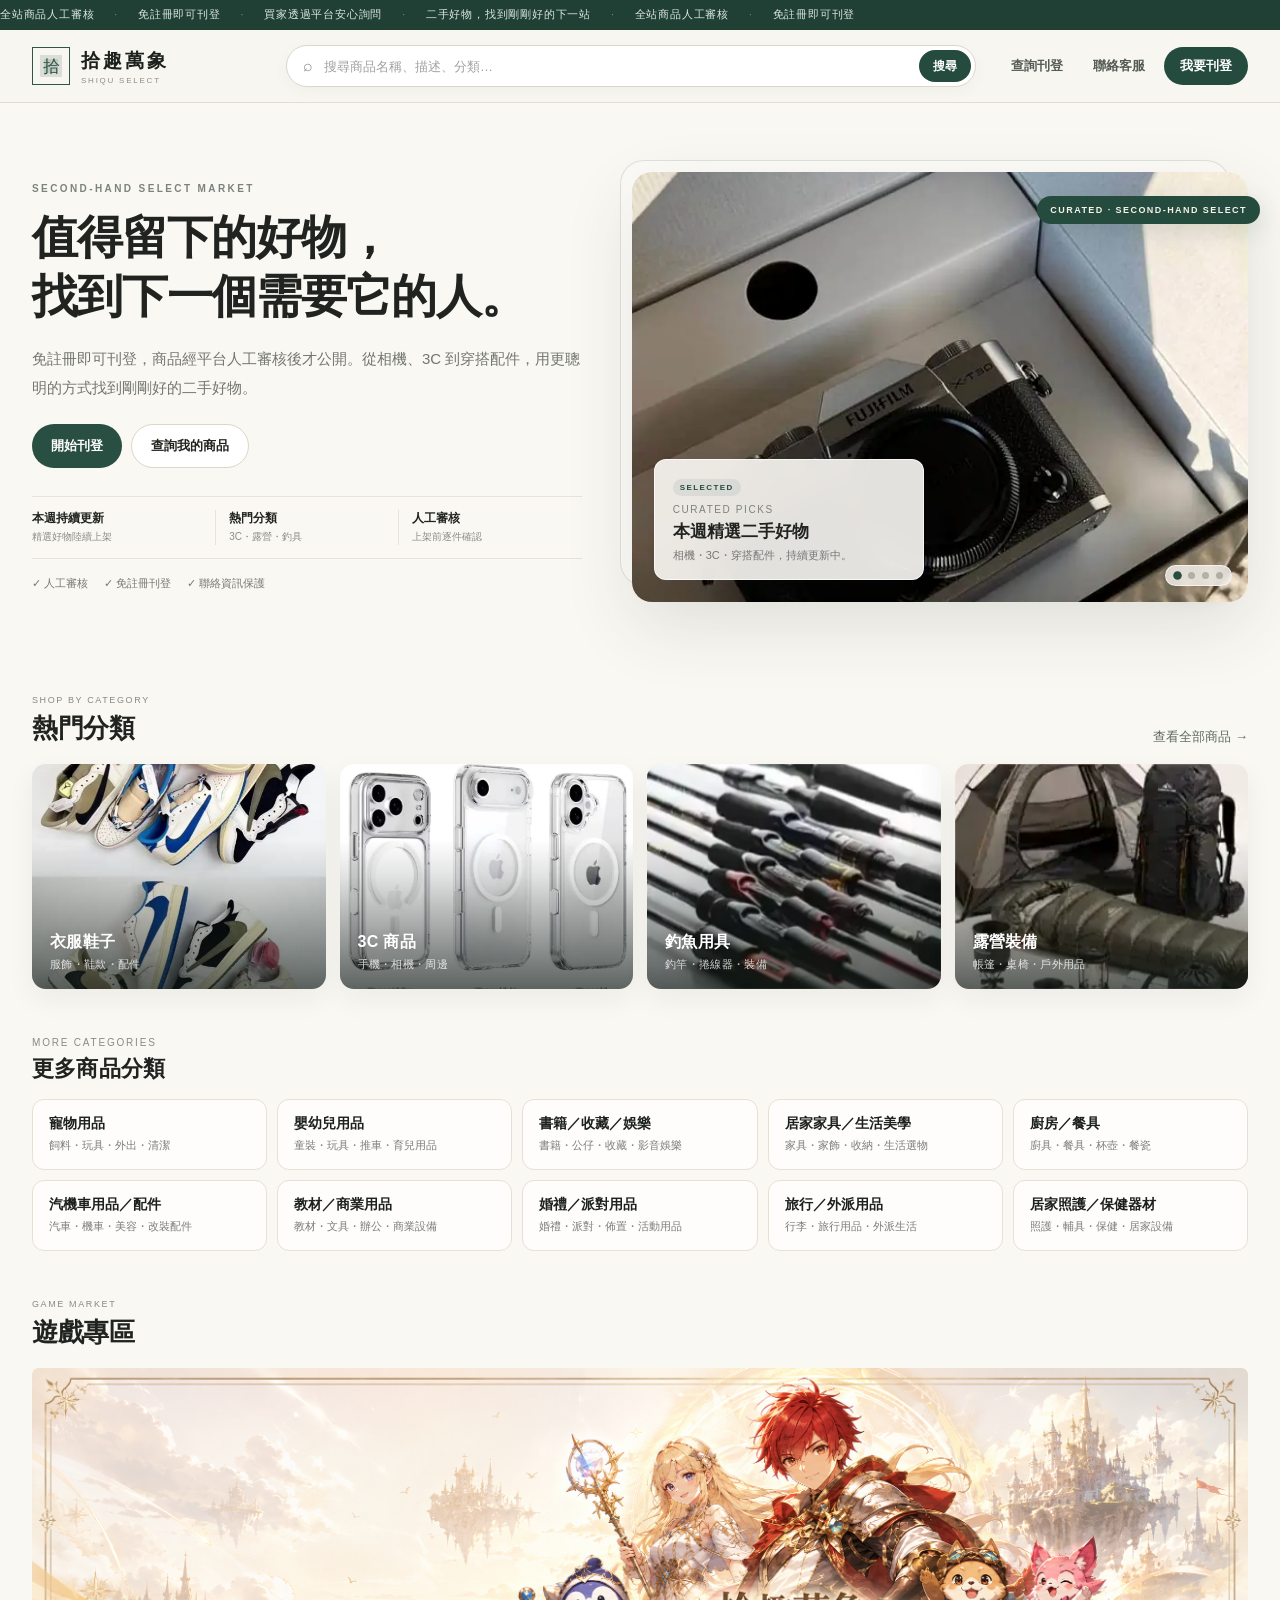
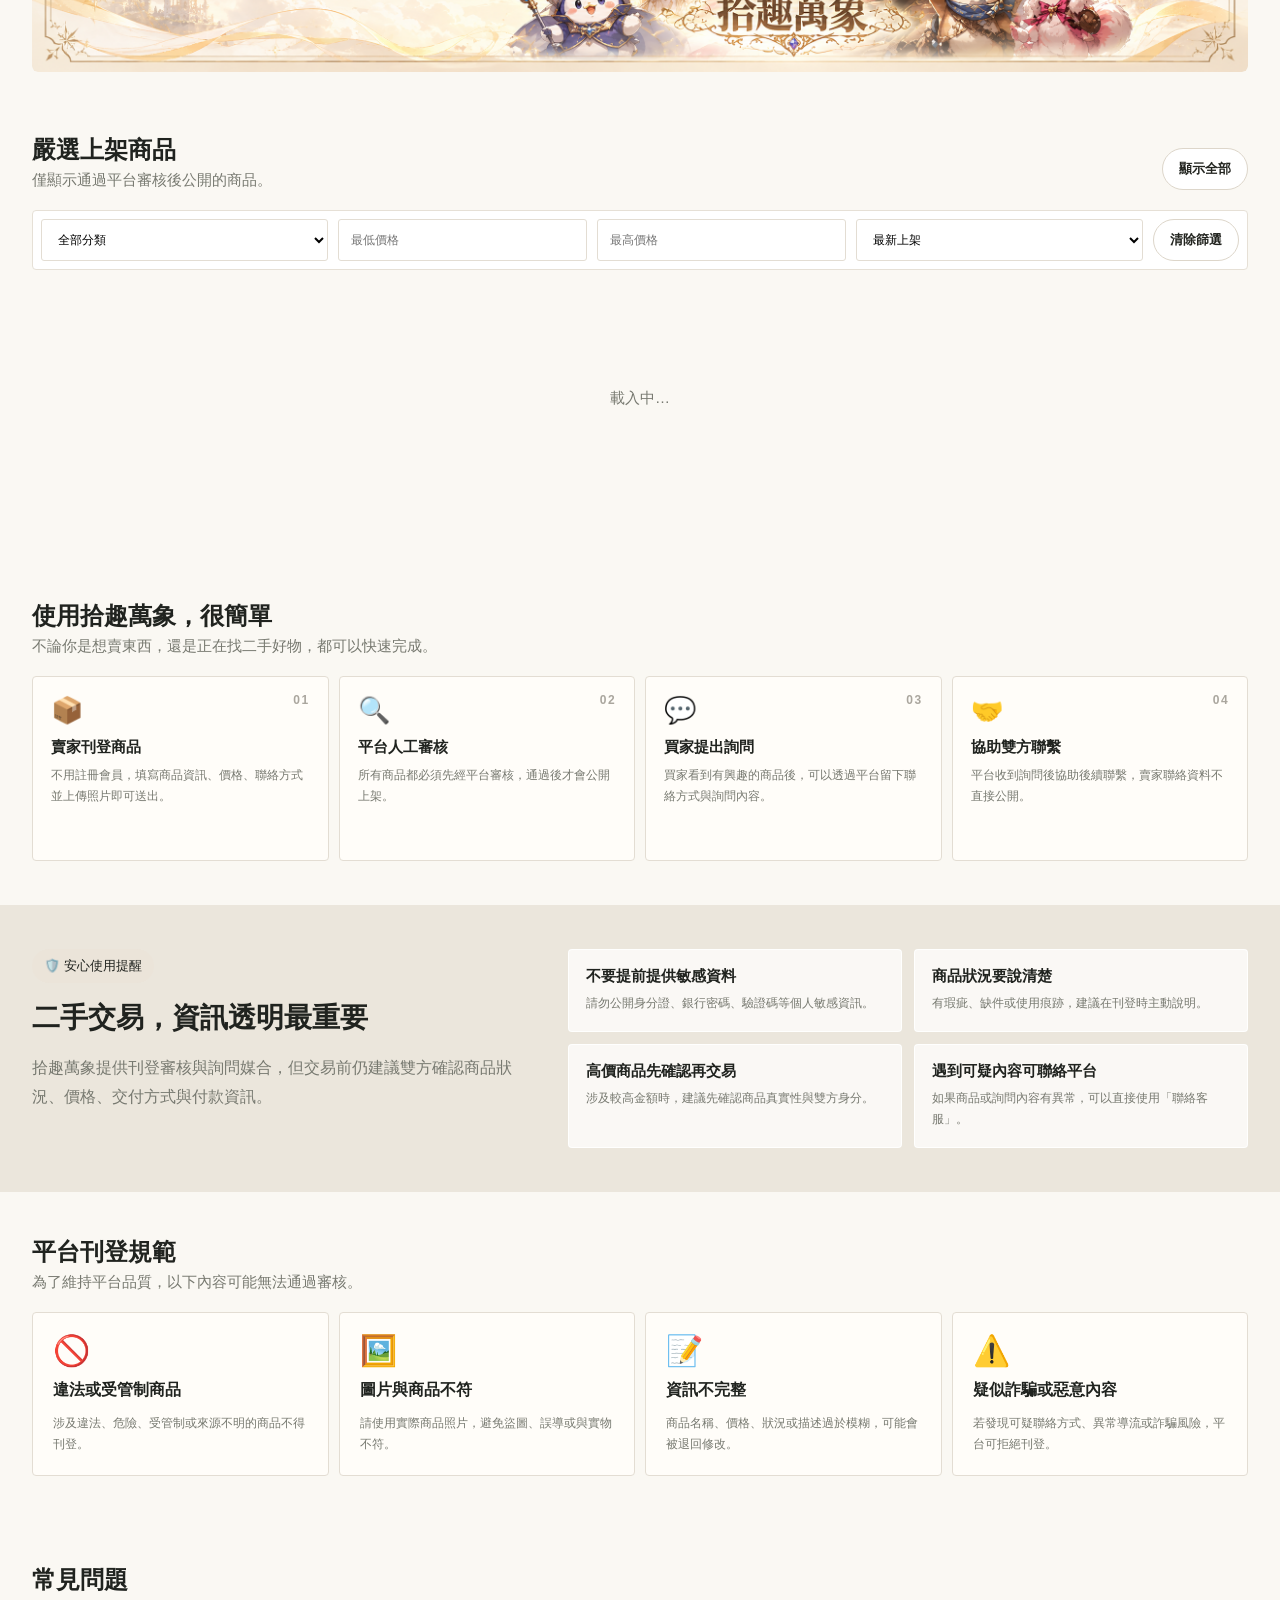
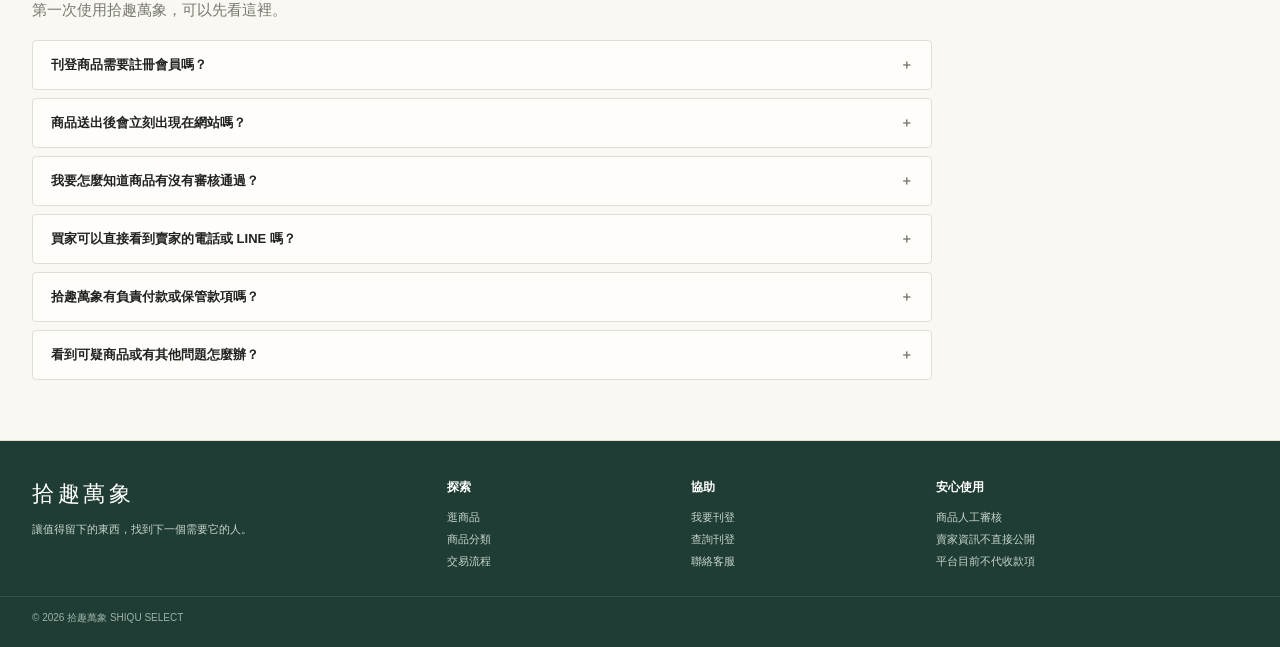
==== index.html @ 471c11f1 "Wire isolated product polish stylesheet" ====
<!doctype html>
<html lang="zh-Hant">
<head>
  <meta charset="utf-8">
  <meta name="viewport" content="width=device-width,initial-scale=1">
  <title>拾趣萬象｜二手好物平台</title>
  <meta name="description" content="拾趣萬象二手好物平台：免註冊即可刊登，所有商品經平台審核後才公開上架。">
  <style>:root{--bg:#f7f3ec;--card:#fffdf9;--ink:#22241f;--muted:#777970;--green:#365f50;--line:#e3ddd3;--red:#a94f4f;--shadow:0 18px 50px rgba(35,35,30,.10)}
*{box-sizing:border-box}body{margin:0;font-family:-apple-system,BlinkMacSystemFont,"Segoe UI","Noto Sans TC",sans-serif;background:var(--bg);color:var(--ink)}button,input,textarea,select{font:inherit}.container{max-width:1180px;margin:auto;padding:0 20px}.hidden{display:none!important}
header{position:sticky;top:0;z-index:30;border-bottom:1px solid var(--line);background:rgba(247,243,236,.95);backdrop-filter:blur(12px)}.nav{min-height:72px;display:flex;align-items:center;justify-content:space-between;gap:18px}.brand{text-decoration:none;color:var(--ink);font-size:24px;font-weight:900;letter-spacing:.08em}.brand small{display:block;font-size:9px;color:var(--muted);letter-spacing:.18em}.nav-actions,.cta-row{display:flex;gap:9px;align-items:center;flex-wrap:wrap}.btn{border:0;border-radius:999px;padding:11px 16px;font-weight:750;cursor:pointer;text-decoration:none;display:inline-flex;align-items:center;justify-content:center}.primary{background:var(--green);color:#fff}.ghost{background:#fff;border:1px solid var(--line);color:var(--ink)}.dark{background:#242620;color:#fff}.danger{background:var(--red);color:#fff}.warn{background:#d89c3e;color:#fff}.full{width:100%}.large{padding:14px 20px}.linkbtn{font-size:13px}
.hero{padding:72px 0 44px}.hero-grid{display:grid;grid-template-columns:1.08fr .92fr;gap:38px;align-items:center}.kicker{display:inline-flex;background:#ebe4d9;border-radius:999px;padding:8px 12px;font-size:13px}h1{font-size:56px;line-height:1.05;letter-spacing:-.04em;margin:18px 0}.lead{font-size:18px;color:var(--muted);line-height:1.85;max-width:650px}.hero-card{height:410px;border-radius:34px;padding:32px;background:linear-gradient(145deg,#d4c8b6,#9aafa5);box-shadow:var(--shadow);display:flex}.hero-inner{width:100%;background:rgba(255,253,249,.88);border-radius:26px;padding:26px;display:flex;flex-direction:column;justify-content:space-between}.hero-inner h2{font-size:32px;margin:5px 0}.mini-grid{display:grid;grid-template-columns:1fr 1fr;gap:12px}.mini-grid div{background:#fff;border-radius:17px;padding:17px;font-size:26px}.mini-grid b{display:block;font-size:13px;margin-top:9px}
section{padding:46px 0}.section-head{display:flex;justify-content:space-between;align-items:end;gap:15px;margin-bottom:20px}.section-head h2{font-size:34px;margin:0}.section-head p{color:var(--muted);margin:5px 0 0}.categories,.product-grid{display:grid;grid-template-columns:repeat(4,1fr);gap:16px}.category{border:1px solid var(--line);background:var(--card);border-radius:22px;padding:22px;text-align:left;font-size:30px;cursor:pointer}.category b,.category span{display:block}.category b{font-size:16px;margin-top:12px}.category span{font-size:13px;color:var(--muted);margin-top:4px}.product-card{background:var(--card);border:1px solid var(--line);border-radius:21px;overflow:hidden;cursor:pointer}.product-img{height:210px;background:#e9e2d8;display:flex;align-items:center;justify-content:center;font-size:48px;overflow:hidden}.product-img img{width:100%;height:100%;object-fit:cover}.product-body{padding:16px}.product-body h3{font-size:16px;margin:10px 0 6px}.price{font-size:21px;font-weight:900}.muted{color:var(--muted);font-size:13px}.badge,.status{display:inline-flex;border-radius:999px;padding:5px 9px;font-size:12px;font-weight:750}.badge{background:#eee8df}.status.pending{background:#fff0bd;color:#806000}.status.approved{background:#dcefe6;color:#246446}.status.returned{background:#f8dfc4;color:#865719}.status.rejected{background:#f4d8d8;color:#913d3d}.status.sold{background:#e6e6e6;color:#555}
.modal{position:fixed;inset:0;z-index:100;background:rgba(0,0,0,.45);display:none;align-items:center;justify-content:center;padding:18px}.modal.open{display:flex}.panel{width:min(500px,100%);max-height:91vh;overflow:auto;background:var(--card);border-radius:26px;padding:24px;box-shadow:var(--shadow)}.panel.wide{width:min(840px,100%)}.modal-head{display:flex;align-items:center;justify-content:space-between;margin-bottom:15px}.modal-head h3{margin:0;font-size:24px}.x{width:38px;height:38px;border:0;border-radius:50%;cursor:pointer;background:#eee7dd;font-size:21px}label{display:flex;flex-direction:column;gap:7px;font-size:13px;font-weight:650;margin-bottom:13px}input,select,textarea{border:1px solid var(--line);background:#fff;border-radius:13px;padding:12px}textarea{min-height:110px;resize:vertical}.form-grid{display:grid;grid-template-columns:1fr 1fr;gap:0 13px}.span-2{grid-column:1/-1}.notice{padding:13px;background:#f0ebe2;border-radius:14px;color:#65665f;font-size:13px;line-height:1.65;margin-bottom:15px}.query-code{font-size:28px;font-weight:900;letter-spacing:.08em;text-align:center;padding:18px;background:#fff;border:2px dashed var(--green);border-radius:16px;margin:16px 0}.list-card{border:1px solid var(--line);background:#fff;border-radius:17px;padding:14px;margin-bottom:11px}.list-row{display:grid;grid-template-columns:96px 1fr;gap:13px}.thumb{width:96px;height:96px;border-radius:13px;background:#eae3d9;overflow:hidden;display:flex;align-items:center;justify-content:center;font-size:30px}.thumb img{width:100%;height:100%;object-fit:cover}.row-actions{display:flex;gap:7px;flex-wrap:wrap;margin-top:10px}.empty{grid-column:1/-1;display:flex;align-items:center;justify-content:center;min-height:180px;padding:48px 24px;color:var(--muted);text-align:center;line-height:1.75;font-size:15px;margin:0 auto}.product-grid>.empty{width:100%}.gallery{position:relative;min-height:420px;display:flex;align-items:center;justify-content:center;background:#f6f2eb;border-radius:18px;overflow:hidden}.gallery-main{display:block;width:100%;height:420px;object-fit:contain}.gallery-nav{position:absolute;top:50%;transform:translateY(-50%);width:42px;height:42px;border:0;border-radius:50%;background:rgba(255,255,255,.92);color:#1d211d;font-size:28px;line-height:1;display:flex;align-items:center;justify-content:center;cursor:pointer;box-shadow:0 4px 16px rgba(0,0,0,.12);z-index:2}.gallery-nav.prev{left:12px}.gallery-nav.next{right:12px}.gallery-nav:hover{background:#fff}.gallery-counter{position:absolute;left:50%;bottom:12px;transform:translateX(-50%);background:rgba(29,33,29,.72);color:#fff;border-radius:999px;padding:5px 9px;font-size:11px;z-index:2}.detail-grid{display:grid;grid-template-columns:1fr 1fr;gap:22px}
.toast{position:fixed;left:50%;bottom:22px;z-index:200;transform:translateX(-50%) translateY(20px);opacity:0;background:#222;color:#fff;border-radius:999px;padding:11px 16px;transition:.2s;pointer-events:none}.toast.show{opacity:1;transform:translateX(-50%) translateY(0)}footer{border-top:1px solid var(--line);padding:32px 0;color:var(--muted);font-size:13px}
.admin-page{padding:34px 0}.admin-login-card{max-width:470px;margin:70px auto;background:var(--card);border:1px solid var(--line);border-radius:26px;padding:26px;box-shadow:var(--shadow)}.admin-title{font-size:32px;margin:14px 0 6px}.admin-top{display:flex;align-items:center;justify-content:space-between;gap:15px;margin-bottom:22px}.stats{display:grid;grid-template-columns:repeat(4,1fr);gap:12px;margin-bottom:18px}.stat{background:var(--card);border:1px solid var(--line);border-radius:18px;padding:17px}.stat span{display:block;color:var(--muted);font-size:13px}.stat b{display:block;font-size:28px;margin-top:5px}.admin-tabs{display:flex;gap:8px;flex-wrap:wrap;margin-bottom:16px}.tab{border:1px solid var(--line);background:#fff;border-radius:999px;padding:9px 14px;cursor:pointer}.tab.active{background:var(--ink);color:#fff}
@media(max-width:900px){.hero-grid,.detail-grid{grid-template-columns:1fr}.categories,.product-grid{grid-template-columns:repeat(2,1fr)}h1{font-size:44px}.hero-card{height:350px}.stats{grid-template-columns:repeat(2,1fr)}}@media(max-width:600px){.nav{padding:12px 0;align-items:flex-start}.nav-actions{justify-content:flex-end}.brand{font-size:20px}.hero{padding-top:46px}h1{font-size:37px}.categories,.product-grid{grid-template-columns:1fr 1fr}.product-img{height:165px}.form-grid{grid-template-columns:1fr}.span-2{grid-column:auto}.section-head{align-items:flex-start;flex-direction:column}.list-row{grid-template-columns:1fr}.thumb{width:100%;height:210px}.gallery{min-height:320px}.gallery-main{height:320px}.gallery-nav{width:38px;height:38px;font-size:24px}}

.inquiry-card{border:1px solid var(--line);background:#fff;border-radius:18px;padding:16px;margin-bottom:12px}
.inquiry-head{display:flex;justify-content:space-between;align-items:flex-start;gap:12px}
.inquiry-message{white-space:pre-wrap;line-height:1.7;background:#f8f5ef;border-radius:13px;padding:12px;margin-top:10px}
.inquiry-contact{font-weight:800}
.inquiry-type{font-size:12px;background:#eee8df;border-radius:999px;padding:5px 9px;display:inline-flex}

.shop-tools{display:grid;grid-template-columns:2fr repeat(4,1fr) auto;gap:10px;margin-bottom:18px}
.shop-tools input,.shop-tools select{width:100%;margin:0}
.search-box{min-width:0}
.product-card{transition:transform .18s ease,box-shadow .18s ease}
.product-card:hover{transform:translateY(-3px);box-shadow:0 14px 30px rgba(35,35,30,.08)}
.product-meta{display:flex;justify-content:space-between;gap:8px;align-items:center;margin-top:8px}
.detail-info h2{font-size:30px;margin:10px 0}
.detail-spec-grid{display:grid;grid-template-columns:repeat(3,minmax(0,1fr));gap:10px;margin:14px 0}.detail-spec{background:#faf7f1;border:1px solid #ece5d8;border-radius:12px;padding:12px}.detail-spec small{display:block;color:#8a877f;font-size:11px;margin-bottom:5px}.detail-spec b{font-size:15px}.detail-description{line-height:1.9;white-space:pre-wrap;background:#faf7f1;border-radius:14px;padding:14px}
.detail-actions{display:flex;gap:8px;flex-wrap:wrap;margin-top:16px}
@media(max-width:1000px){.shop-tools{grid-template-columns:1fr 1fr 1fr}.search-box{grid-column:1/-1}}
@media(max-width:600px){.shop-tools{grid-template-columns:1fr 1fr}.search-box,.shop-tools .btn{grid-column:1/-1}}

.trust-section,.rules-section,.faq-section{background:transparent}
.process-grid{display:grid;grid-template-columns:repeat(4,1fr);gap:16px}
.process-card{position:relative;background:var(--card);border:1px solid var(--line);border-radius:22px;padding:22px;min-height:220px}
.step-num{position:absolute;right:18px;top:16px;font-size:12px;font-weight:900;color:#aaa69e;letter-spacing:.12em}
.process-icon{font-size:34px;margin-bottom:16px}
.process-card h3{font-size:18px;margin:0 0 8px}
.process-card p{color:var(--muted);line-height:1.75;font-size:14px;margin:0}
.safety-section{background:#ebe6dc}
.safety-grid{display:grid;grid-template-columns:.85fr 1.15fr;gap:34px;align-items:start}
.safety-grid h2{font-size:38px;margin:16px 0}
.lead-small{font-size:16px;color:var(--muted);line-height:1.85}
.safety-list{display:grid;grid-template-columns:1fr 1fr;gap:12px}
.safety-item{background:rgba(255,255,255,.72);border:1px solid rgba(255,255,255,.9);border-radius:18px;padding:17px}
.safety-item b,.safety-item span{display:block}
.safety-item b{margin-bottom:7px}
.safety-item span{color:var(--muted);font-size:13px;line-height:1.65}
.rules-grid{display:grid;grid-template-columns:repeat(4,1fr);gap:16px}
.rule-card{background:var(--card);border:1px solid var(--line);border-radius:20px;padding:20px}
.rule-card span{font-size:30px;display:block;margin-bottom:12px}
.rule-card b{font-size:16px}
.rule-card p{color:var(--muted);font-size:13px;line-height:1.7;margin-bottom:0}
.faq-list{display:grid;gap:10px;max-width:900px}
.faq-list details{background:var(--card);border:1px solid var(--line);border-radius:17px;padding:0 18px}
.faq-list summary{cursor:pointer;font-weight:800;padding:17px 0;list-style:none}
.faq-list summary::-webkit-details-marker{display:none}
.faq-list summary::after{content:"＋";float:right;color:var(--muted)}
.faq-list details[open] summary::after{content:"－"}
.faq-list p{color:var(--muted);line-height:1.8;margin:0 0 17px}
@media(max-width:900px){
  .process-grid,.rules-grid{grid-template-columns:1fr 1fr}
  .safety-grid{grid-template-columns:1fr}
}
@media(max-width:600px){
  .process-grid,.rules-grid,.safety-list{grid-template-columns:1fr}
  .process-card{min-height:auto}
  .safety-grid h2{font-size:31px}
}
</style>
<style>
:root{--cream:#f8f5ef;--ink2:#1d211d;--green2:#264f41;--line2:#e6e0d6;--soft:#eee8dd}
body{background:#faf8f4;color:var(--ink2);font-size:15px}.container{max-width:1360px;padding-left:32px;padding-right:32px}
.top-marquee{height:34px;background:#203f35;color:#fff;overflow:hidden;display:flex;align-items:center;font-size:12px;letter-spacing:.04em}.marquee-inner{display:flex;gap:20px;white-space:nowrap;min-width:max-content;animation:movebar 28s linear infinite}.marquee-inner i{opacity:.45}@keyframes movebar{to{transform:translateX(-50%)}}
.new-header{position:sticky;top:0;z-index:50;background:rgba(250,248,244,.95);backdrop-filter:blur(14px);border-bottom:1px solid var(--line2)}.header-main{height:74px;display:grid;grid-template-columns:260px 1fr auto;align-items:center;gap:24px}.new-brand{display:flex;align-items:center;gap:11px;text-decoration:none;color:var(--ink2)}.brand-mark{width:40px;height:40px;border-radius:50%;background:#1f3f35;color:#fff;display:grid;place-items:center;font-family:serif;font-size:20px}.new-brand b{display:block;font-size:20px;letter-spacing:.16em}.new-brand small{display:block;font-size:9px;letter-spacing:.24em;color:#888;margin-top:2px}.main-nav{display:flex;justify-content:center;gap:30px}.main-nav a{color:#5f645f;text-decoration:none;font-size:14px;font-weight:700}.header-actions{display:flex;align-items:center;gap:8px}.text-btn{border:0;background:transparent;padding:10px 11px;font-weight:700;color:#555;cursor:pointer}.btn{font-size:14px}.btn.primary{background:#294f42}.btn.ghost{background:#fff;border-color:#ddd6ca}.new-hero{padding:38px 0 22px}.hero-shell{display:grid;grid-template-columns:.9fr 1.1fr;gap:34px;align-items:stretch}.hero-copy2{padding:52px 0 44px 6px;display:flex;flex-direction:column;justify-content:center}.hero-label{font-size:11px;letter-spacing:.22em;color:#7e827c;font-weight:800}.hero-copy2 h1{font-size:46px;line-height:1.18;letter-spacing:-.03em;margin:17px 0 18px;max-width:640px}.hero-copy2 p{font-size:16px;line-height:1.9;color:#6d716b;max-width:610px;margin:0}.hero-actions2{display:flex;gap:10px;margin-top:24px}.hero-btn{padding:13px 21px}.trust-inline{display:flex;gap:18px;margin-top:24px;font-size:12px;color:#6b716c}.hero-photo-wrap{height:480px;border-radius:8px;overflow:hidden;position:relative;background:#ddd}.hero-photo-wrap>img{width:100%;height:100%;object-fit:cover;object-position:center 53%}.hero-photo-card{position:absolute;left:22px;bottom:22px;width:300px;background:rgba(255,255,255,.94);padding:17px 18px;border-radius:6px;box-shadow:0 8px 30px rgba(0,0,0,.08)}.hero-photo-card small,.hero-photo-card b,.hero-photo-card span{display:block}.hero-photo-card small{font-size:10px;letter-spacing:.14em;color:#7e827c}.hero-photo-card b{font-size:18px;margin:5px 0}.hero-photo-card span{font-size:12px;color:#777}.quick-search{padding:0 0 28px}.quick-search-box{background:#fff;border:1px solid var(--line2);min-height:86px;display:grid;grid-template-columns:260px 1fr auto;align-items:center;gap:18px;padding:15px 18px;border-radius:8px;box-shadow:0 10px 26px rgba(30,40,34,.05)}.search-intro b,.search-intro span{display:block}.search-intro b{font-size:16px}.search-intro span{font-size:11px;color:#888;margin-top:3px}.fake-search{height:48px;border:1px solid #d8d4cc;border-radius:5px;display:flex;align-items:center;padding:0 16px;color:#a0a19e;cursor:text}.category-section2{padding:34px 0 48px}.section-title-row{display:flex;align-items:end;justify-content:space-between;margin-bottom:18px}.section-title-row small{font-size:10px;letter-spacing:.16em;color:#888}.section-title-row h2{font-size:28px;margin:5px 0 0}.section-title-row a{font-size:13px;color:#5f6a63;text-decoration:none}.category-grid2{display:grid;grid-template-columns:repeat(4,1fr);gap:14px}.category-grid2 .category{min-height:250px;border:0;border-radius:6px;padding:0;overflow:hidden;position:relative;background:#eee;text-align:left}.photo-cat img{position:absolute;inset:0;width:100%;height:100%;object-fit:cover;image-rendering:auto;filter:contrast(1.02) saturate(1.02);backface-visibility:hidden;transform:translateZ(0)}.fashion-cat img{object-position:center center}.product-grid>.empty{display:grid;place-items:center;min-height:220px;padding:56px 24px;width:100%}.product-grid>.empty .empty-note{display:block;max-width:18em;margin:0 auto;text-align:center;line-height:1.85;text-wrap:balance}.photo-cat:after{content:'';position:absolute;inset:45% 0 0;background:linear-gradient(transparent,rgba(0,0,0,.58))}.category-grid2 .category>span:last-child{position:absolute;left:17px;right:17px;bottom:15px;z-index:2;color:#fff}.category-grid2 .category b,.category-grid2 .category small{display:block;margin:0}.category-grid2 .category b{font-size:17px}.category-grid2 .category small{font-size:11px;margin-top:4px;color:rgba(255,255,255,.8)}.tone-cat{display:flex!important;flex-direction:column;justify-content:flex-end!important;background:linear-gradient(145deg,#62796f,#273f36)!important}.camp-cat{background:linear-gradient(145deg,#b19874,#65513b)!important}.cat-symbol{position:absolute!important;left:18px!important;top:18px!important;bottom:auto!important;font-size:10px!important;letter-spacing:.2em!important;opacity:.65}.products-new{padding-top:32px}.section-head h2{font-size:28px}.shop-tools{border-radius:7px;background:#fff;border:1px solid var(--line2);padding:10px;box-shadow:none}.product-grid{grid-template-columns:repeat(4,1fr);gap:14px}.product-card{border-radius:6px;border-color:var(--line2);background:#fff;box-shadow:none}.product-img{height:285px;background:#f0ede7}.product-body{padding:14px}.product-body h3{font-size:15px}.price{font-size:20px}.trust-section,.safety-section,.rules-section,.faq-section{padding-top:54px;padding-bottom:54px}.process-card,.rule-card,.faq-list details,.safety-item{border-radius:7px;box-shadow:none}.site-footer,footer{background:#203f35;color:#e9efe9}.modal .panel{border-radius:10px}
@media(max-width:980px){.container{padding-left:20px;padding-right:20px}.header-main{grid-template-columns:1fr auto}.main-nav{display:none}.hero-shell{grid-template-columns:1fr}.hero-copy2{padding:20px 0}.hero-copy2 h1{font-size:38px}.hero-photo-wrap{height:390px}.quick-search-box{grid-template-columns:1fr}.category-grid2{grid-template-columns:1fr 1fr}.product-grid{grid-template-columns:repeat(2,1fr)}}
@media(max-width:620px){.top-marquee{height:30px}.header-main{height:66px;padding-left:14px;padding-right:14px}.new-brand b{font-size:17px}.brand-mark{width:34px;height:34px}.header-actions .text-btn{display:none}.hero-copy2 h1{font-size:32px}.hero-copy2 p{font-size:14px}.hero-photo-wrap{height:300px}.hero-photo-card{left:12px;bottom:12px;width:250px}.trust-inline{gap:10px;flex-wrap:wrap}.category-grid2{gap:8px}.category-grid2 .category{min-height:190px}.product-grid{grid-template-columns:1fr 1fr;gap:8px}.product-img{height:200px}.section-head{align-items:flex-start}.shop-tools{display:grid;grid-template-columns:1fr 1fr}.shop-tools .search-box{grid-column:1/-1}}
</style>

<style id="v3-polish">
:root{--v3-green:#25483d;--v3-black:#20231f;--v3-paper:#faf8f3;--v3-line:#e7e2d9;--v3-sub:#71756f}
html{scroll-behavior:smooth}body{background:var(--v3-paper);font-family:-apple-system,BlinkMacSystemFont,"PingFang TC","Noto Sans TC","Microsoft JhengHei",sans-serif;color:var(--v3-black);font-size:15px}.container{max-width:1280px}
.top-marquee{height:32px;background:#223f35}.marquee-inner{font-size:11px;letter-spacing:.06em;animation-duration:36s}.new-header{background:rgba(250,248,243,.96)}.header-main{height:68px;grid-template-columns:240px 1fr auto}.brand-mark{width:36px;height:36px;background:transparent;border:1px solid #27493e;border-radius:0;position:relative}.brand-mark:before,.brand-mark:after{content:'';position:absolute;background:#27493e;opacity:.14}.brand-mark:before{inset:6px}.brand-mark:after{inset:10px}.brand-mark span{position:relative;z-index:2;font-family:"Noto Serif TC",serif;font-size:17px;color:#25483d}.brand-word b{font-family:"Noto Serif TC",serif;font-size:19px;letter-spacing:.18em;font-weight:700}.brand-word small{font-size:8px;letter-spacing:.25em}.main-nav{gap:26px}.main-nav a{font-size:13px;font-weight:650}.text-btn,.btn{font-size:13px}.header-actions{gap:6px}
.new-hero{padding:26px 0 16px}.hero-shell{grid-template-columns:.86fr 1.14fr;gap:30px}.hero-copy2{padding:40px 18px 36px 0}.hero-label{font-size:10px}.hero-copy2 h1{font-family:"Noto Serif TC",serif;font-size:38px;line-height:1.32;letter-spacing:-.025em;margin:14px 0 16px;font-weight:700;max-width:560px}.hero-copy2 p{font-size:14px;line-height:1.9;max-width:550px}.hero-actions2{margin-top:20px}.hero-btn{padding:12px 18px}.trust-inline{margin-top:20px;font-size:11px;color:#777}.hero-photo-wrap{height:420px;border-radius:4px;box-shadow:0 14px 38px rgba(30,40,34,.08)}.hero-photo-wrap>img{object-position:center 46%}.hero-photo-card{left:18px;bottom:18px;width:265px;padding:15px 16px;border-radius:3px}.hero-photo-card b{font-size:16px}.hero-photo-card span{font-size:11px}
.quick-search{padding:4px 0 20px}.quick-search-box{min-height:72px;padding:11px 14px;grid-template-columns:230px 1fr auto;border-radius:4px}.search-intro b{font-size:14px}.search-intro span{font-size:10px}.fake-search{height:44px;font-size:13px}.category-section2{padding:26px 0 38px}.section-title-row{margin-bottom:14px}.section-title-row h2,.section-head h2{font-family:"Noto Serif TC",serif;font-size:24px;font-weight:700}.section-title-row small{font-size:9px}.category-grid2{gap:10px}.category-grid2 .category{min-height:210px;border-radius:4px}.category-grid2 .category b{font-size:15px}.category-grid2 .category small{font-size:10px}.tone-cat{position:relative;overflow:hidden}.line-art{position:absolute!important;right:18px!important;top:22px!important;left:auto!important;bottom:auto!important;font-size:44px!important;color:rgba(255,255,255,.16)!important;font-family:serif;letter-spacing:-.2em}.fishing-cat{background:linear-gradient(135deg,#566c63,#233b33)!important}.camp-cat{background:linear-gradient(135deg,#9a8161,#5b4a38)!important}
.game-cat{background:linear-gradient(135deg,#53635f,#263b36)!important}
.products-new{padding:28px 0 48px}.shop-tools{padding:8px;border-radius:4px}.shop-tools input,.shop-tools select{border-radius:3px;font-size:12px}.product-grid{gap:12px}.product-card{border-radius:4px}.product-img{height:250px}.product-body{padding:13px}.product-body h3{font-size:14px;line-height:1.5}.price{font-size:18px}.badge{font-size:10px;padding:4px 7px}.muted{font-size:11px}.product-card:hover{transform:translateY(-2px);box-shadow:0 10px 28px rgba(30,40,34,.07)}
.trust-section,.safety-section,.rules-section,.faq-section{padding:44px 0}.process-grid{gap:10px}.process-card,.rule-card,.safety-item,.faq-list details{border-radius:4px}.process-card{min-height:185px;padding:18px}.process-icon{font-size:26px;margin-bottom:12px}.process-card h3{font-size:15px}.process-card p,.rule-card p,.safety-item span,.faq-list p{font-size:12px;line-height:1.75}.safety-grid h2{font-family:"Noto Serif TC",serif;font-size:28px}.rules-grid{gap:10px}.faq-list{gap:8px}.faq-list summary{font-size:13px;padding:15px 0}
.footer-v3{background:#1f3d34;color:#e9efe9;padding:38px 0 0;margin-top:16px}.footer-v3-grid{display:grid;grid-template-columns:1.35fr .75fr .75fr 1.1fr;gap:32px}.footer-v3 b,.footer-v3 a,.footer-v3 button,.footer-v3 span{display:block}.footer-v3 b{font-size:12px;color:#fff;margin-bottom:10px}.footer-v3 a,.footer-v3 button,.footer-v3 span{font:inherit;font-size:11px;line-height:2;color:#c8d5d0;text-decoration:none;background:none;border:0;padding:0;text-align:left;cursor:pointer}.footer-logo{font-family:"Noto Serif TC",serif;font-size:22px;letter-spacing:.16em;color:#fff}.footer-intro p{font-size:11px;color:#c8d5d0;line-height:1.8}.footer-bottom-v3{margin-top:24px;padding:14px 32px 22px;border-top:1px solid rgba(255,255,255,.1);font-size:10px;color:#9db1aa}.modal .panel{border-radius:6px}.modal-head h3{font-size:20px}.query-code{font-size:23px}
@media(max-width:980px){.header-main{grid-template-columns:1fr auto}.hero-shell{grid-template-columns:1fr}.hero-copy2{padding:22px 0 8px}.hero-copy2 h1{font-size:34px}.hero-photo-wrap{height:380px}.category-grid2{grid-template-columns:1fr 1fr}.footer-v3-grid{grid-template-columns:1fr 1fr}}
@media(max-width:620px){.container{padding-left:16px;padding-right:16px}.top-marquee{height:28px}.header-main{height:60px;padding:0}.brand-mark{width:32px;height:32px}.brand-word b{font-size:16px}.new-brand small{font-size:7px}.header-actions .text-btn{display:none}.header-actions .btn{padding:9px 12px}.new-hero{padding-top:16px}.hero-copy2{padding-top:16px}.hero-copy2 h1{font-size:29px;line-height:1.4;margin:11px 0 13px}.hero-copy2 p{font-size:13px}.hero-actions2{margin-top:16px}.hero-photo-wrap{height:280px}.hero-photo-card{width:225px;left:10px;bottom:10px;padding:12px}.quick-search-box{grid-template-columns:1fr;gap:8px}.search-intro{display:none}.category-grid2{grid-template-columns:1fr 1fr;gap:7px}.category-grid2 .category{min-height:165px}.category-grid2 .category b{font-size:13px}.product-grid{grid-template-columns:1fr 1fr;gap:7px}.product-img{height:170px}.product-body{padding:10px}.product-body h3{font-size:12px}.price{font-size:16px}.section-title-row h2,.section-head h2{font-size:21px}.footer-v3-grid{grid-template-columns:1fr 1fr;gap:22px}.footer-intro{grid-column:1/-1}.trust-section,.safety-section,.rules-section,.faq-section{padding:36px 0}.process-grid,.rules-grid{grid-template-columns:1fr 1fr;gap:7px}.process-card{min-height:160px;padding:14px}.process-card p{font-size:11px}}

/* Header main search */
.header-main{grid-template-columns:240px minmax(300px,1fr) auto;gap:22px}
.header-search{height:42px;min-width:0;display:flex;align-items:center;background:#fff;border:1px solid #d8d4cc;border-radius:999px;overflow:hidden;transition:border-color .18s ease,box-shadow .18s ease}
.header-search:focus-within{border-color:#8aa095;box-shadow:0 0 0 3px rgba(38,79,65,.08)}
.header-search-icon{padding-left:15px;color:#858a85;font-size:16px;line-height:1}
.header-search input{flex:1;min-width:0;border:0!important;outline:0;background:transparent;padding:0 11px;font-size:13px;color:var(--ink2);height:100%}
.header-search input::placeholder{color:#a0a19e}
.header-search-btn{height:34px;margin-right:4px;border:0;border-radius:999px;background:#294f42;color:#fff;padding:0 14px;font-size:12px;font-weight:750;cursor:pointer}
.shop-tools{grid-template-columns:1.15fr 1fr 1fr 1.15fr auto}
.shop-tools .search-box{display:none}
@media(max-width:980px){.header-main{height:auto;min-height:68px;grid-template-columns:1fr auto;gap:8px 14px;padding-top:8px;padding-bottom:8px}.header-search{grid-column:1/-1;grid-row:2;height:42px}.header-actions{grid-column:2;grid-row:1}.new-brand{grid-column:1;grid-row:1}.shop-tools{grid-template-columns:1fr 1fr 1fr}}
@media(max-width:620px){.header-main{height:auto;min-height:60px;padding-top:7px;padding-bottom:8px}.header-search{height:40px}.header-search-btn{height:32px;padding:0 12px}.shop-tools{grid-template-columns:1fr 1fr}.shop-tools .btn{grid-column:1/-1}}
</style>

<style>
/* standalone-game-section-style */
.game-section-simple{padding:0 0 34px}
.game-section-head{margin-bottom:12px}
.game-category-card{width:100%;min-height:0;border:0;background:transparent;border-radius:6px;padding:0;display:block;overflow:hidden;text-align:left;cursor:pointer;color:var(--ink2);transition:transform .18s ease,box-shadow .18s ease}
.game-category-card:hover{transform:translateY(-2px);box-shadow:0 10px 28px rgba(30,40,34,.07)}
.game-market-banner{display:block;width:100%;height:auto;object-fit:contain;border-radius:6px}
.game-category-copy b,.game-category-copy small{display:block}
.game-category-copy b{font-size:18px;margin-bottom:7px}
.game-category-copy small{font-size:11px;color:#777}
.game-category-arrow{font-size:24px;color:#5f6a63}
@media(max-width:620px){.game-section-simple{padding-bottom:26px}}
</style>

<style id="more-category-section-style">
.more-category-section{padding:8px 0 42px}
.more-category-head{margin-bottom:15px}
.more-category-head small{display:block;color:#888b85;font-size:10px;letter-spacing:.18em;margin-bottom:6px}
.more-category-head h3{margin:0;font-size:22px;letter-spacing:.01em}
.more-category-grid{display:grid;grid-template-columns:repeat(5,minmax(0,1fr));gap:10px}
.more-category-btn{min-width:0;text-align:left;background:#fff;border:1px solid var(--line2,#e6e0d6);border-radius:14px;padding:14px 15px;cursor:pointer;color:var(--ink2,#1d211d);transition:border-color .15s ease,transform .15s ease}
.more-category-btn:hover{border-color:#aeb9b3;transform:translateY(-1px)}
.more-category-btn b,.more-category-btn span{display:block}
.more-category-btn b{font-size:14px;margin-bottom:5px}
.more-category-btn span{font-size:11px;color:#7b7d78;line-height:1.45}
@media(max-width:1000px){.more-category-grid{grid-template-columns:repeat(2,minmax(0,1fr))}}
@media(max-width:600px){.more-category-section{padding:4px 0 32px}.more-category-grid{grid-template-columns:1fr 1fr;gap:8px}.more-category-btn{padding:12px}.more-category-btn b{font-size:13px}.more-category-btn span{font-size:10px}}
</style>

<style id="hero-market-snapshot-style">
.hero-market-snapshot{display:grid;grid-template-columns:repeat(3,minmax(0,1fr));margin-top:18px;padding:13px 0;border-top:1px solid var(--v3-line,#e7e2d9);border-bottom:1px solid var(--v3-line,#e7e2d9)}
.hero-market-snapshot>span{min-width:0;padding:0 13px}
.hero-market-snapshot>span:first-child{padding-left:0}
.hero-market-snapshot>span+span{border-left:1px solid var(--v3-line,#e7e2d9)}
.hero-market-snapshot b,.hero-market-snapshot small{display:block}
.hero-market-snapshot b{font-size:12px;line-height:1.35;color:var(--v3-black,#20231f);margin-bottom:4px}
.hero-market-snapshot small{font-size:10px;line-height:1.45;color:var(--v3-sub,#71756f);white-space:nowrap}
@media(max-width:620px){.hero-market-snapshot{margin-top:16px;padding:11px 0}.hero-market-snapshot>span{padding:0 8px}.hero-market-snapshot b{font-size:11px}.hero-market-snapshot small{font-size:9px;white-space:normal}.trust-inline{margin-top:14px}}
</style>

<style id="hero-carousel-a-style">
.hero-carousel{isolation:isolate}
.hero-slide{position:absolute;inset:0;opacity:0;pointer-events:none;transition:opacity .7s ease}
.hero-slide.active{opacity:1;pointer-events:auto;z-index:1}
.hero-slide>img{width:100%;height:100%;object-fit:cover;object-position:center 46%;display:block}
.hero-placeholder{background:#ece6dd}
.hero-placeholder-1{background:linear-gradient(135deg,#f0ece5 0%,#e7e0d6 52%,#ded6ca 100%)}
.hero-placeholder-2{background:linear-gradient(145deg,#ebe7df 0%,#e2ddd4 48%,#d7d0c5 100%)}
.hero-placeholder-3{background:linear-gradient(125deg,#f2eee7 0%,#e8e1d7 55%,#ddd5ca 100%)}
.hero-placeholder:after{content:'';position:absolute;inset:0;background:radial-gradient(circle at 30% 28%,rgba(255,255,255,.58),transparent 34%),radial-gradient(circle at 75% 68%,rgba(255,255,255,.28),transparent 38%);opacity:.72}
.hero-carousel-dots{position:absolute;right:14px;bottom:14px;z-index:6;display:flex;gap:7px;align-items:center;padding:6px 8px;border-radius:999px;background:rgba(255,255,255,.62);backdrop-filter:blur(6px)}
.hero-dot{width:7px;height:7px;padding:0;border:0;border-radius:50%;background:rgba(38,53,47,.28);cursor:pointer;transition:transform .18s ease,background .18s ease}
.hero-dot.active{background:#284d40;transform:scale(1.22)}
@media(max-width:620px){.hero-carousel-dots{right:10px;bottom:10px;gap:6px;padding:5px 7px}.hero-dot{width:6px;height:6px}}
@media(prefers-reduced-motion:reduce){.hero-slide{transition:none}}
</style>
<style id="header-hero-polish-v1">
:root{--hh-green:#244b3e;--hh-paper:#f8f6f1;--hh-ink:#20231f;--hh-muted:#737770;--hh-line:#e8e2d8;--hh-shadow:0 18px 55px rgba(36,47,41,.08)}
.top-marquee{height:30px;background:#203f35;color:#dce8e2}.marquee-inner{font-size:10.5px;letter-spacing:.075em}.new-header{background:rgba(248,246,241,.94);backdrop-filter:blur(16px);-webkit-backdrop-filter:blur(16px);border-bottom:1px solid rgba(224,217,207,.85)}.header-main{min-height:72px;height:72px;grid-template-columns:230px minmax(300px,1fr) auto;gap:24px}.brand-mark{width:38px;height:38px;border-color:#315448}.brand-mark:before{inset:7px}.brand-mark:after{inset:11px}.brand-mark span{color:#315448}.brand-word b{font-size:19px;letter-spacing:.16em}.brand-word small{color:#8a8e88;letter-spacing:.22em}.header-search{height:42px;border-color:#dcd6cc;padding-left:1px;box-shadow:0 5px 18px rgba(30,40,34,.03)}.header-search:focus-within{border-color:#8ca198;box-shadow:0 0 0 3px rgba(36,75,62,.07),0 7px 22px rgba(30,40,34,.04)}.header-search-btn{background:var(--hh-green);height:32px}.header-actions{gap:8px}.header-actions .text-btn{color:#555b56}.header-actions .btn.primary{background:var(--hh-green);padding:10px 16px}
.new-hero{padding:46px 0 30px}.hero-shell{grid-template-columns:.95fr 1.05fr;gap:42px;align-items:center}.hero-copy2{padding:34px 8px 34px 0}.hero-label{font-size:10px;letter-spacing:.24em;color:#7c827d}.hero-copy2 h1{font-size:46px;line-height:1.28;letter-spacing:-.025em;margin:15px 0 17px;max-width:600px}.hero-copy2 p{color:var(--hh-muted);line-height:1.95;font-size:15px;max-width:580px}.hero-actions2{gap:9px;margin-top:22px}.hero-btn{padding:12px 19px}.hero-market-snapshot{margin-top:28px;border-color:var(--hh-line)}.hero-market-snapshot>span{padding:0 13px}.hero-market-snapshot>span+span{border-color:var(--hh-line)}.hero-market-snapshot small{color:#8a8e88}.trust-inline{margin-top:17px;gap:16px;color:#747974}.hero-photo-wrap{height:430px;border-radius:18px;box-shadow:var(--hh-shadow)}.hero-slide>img{object-position:center 46%}.hero-photo-card{left:22px;bottom:22px;width:270px;padding:16px 18px;border-radius:12px;box-shadow:0 10px 32px rgba(0,0,0,.08)}.hero-photo-card small{letter-spacing:.16em}.hero-photo-card b{font-size:17px}.hero-carousel-dots{right:16px;bottom:16px}
@media(max-width:980px){.header-main{min-height:68px;height:auto;grid-template-columns:1fr auto;gap:8px 14px}.hero-shell{grid-template-columns:1fr;gap:26px}.hero-copy2{padding:25px 0 6px}.hero-copy2 h1{font-size:38px}.hero-photo-wrap{height:390px}}
@media(max-width:620px){.top-marquee{height:28px}.header-main{min-height:60px;height:auto}.brand-mark{width:34px;height:34px}.brand-word b{font-size:17px}.new-hero{padding:28px 0 22px}.hero-copy2{padding:14px 0 0}.hero-copy2 h1{font-size:30px;line-height:1.38;margin:12px 0 14px}.hero-copy2 p{font-size:13.5px}.hero-photo-wrap{height:300px;border-radius:14px}.hero-photo-card{left:12px;bottom:12px;width:235px;padding:13px 14px;border-radius:10px}.hero-market-snapshot{margin-top:20px}}
</style>
<link rel="stylesheet" href="./hero-visual-v2.css?v=1">
<link rel="stylesheet" href="./category-polish-v1.css">
<link rel="stylesheet" href="./product-polish-v1.css">
</head>
<body>
<div class="top-marquee"><div class="marquee-inner"><span>全站商品人工審核</span><i>·</i><span>免註冊即可刊登</span><i>·</i><span>買家透過平台安心詢問</span><i>·</i><span>二手好物，找到剛剛好的下一站</span><i>·</i><span>全站商品人工審核</span><i>·</i><span>免註冊即可刊登</span></div></div>
<header class="new-header">
  <div class="container header-main">
    <a class="new-brand" href="./index.html"><span class="brand-mark"><span>拾</span></span><span class="brand-word"><b>拾趣萬象</b><small>SHIQU SELECT</small></span></a>
    <div class="header-search"><span class="header-search-icon">⌕</span><input id="searchInput" placeholder="搜尋商品名稱、描述、分類…" autocomplete="off"><button class="header-search-btn" id="headerSearchBtn">搜尋</button></div>
    <div class="header-actions"><button class="text-btn" id="queryBtn">查詢刊登</button><button class="text-btn" id="supportBtn">聯絡客服</button><button class="btn primary" id="sellBtn">我要刊登</button></div>
  </div>
</header>
<main>
<section class="new-hero">
  <div class="container hero-shell">
    <div class="hero-copy2">
      <span class="hero-label">SECOND-HAND SELECT MARKET</span>
      <h1>值得留下的好物，<br>找到下一個需要它的人。</h1>
      <p>免註冊即可刊登，商品經平台人工審核後才公開。從相機、3C 到穿搭配件，用更聰明的方式找到剛剛好的二手好物。</p>
      <div class="hero-actions2"><button class="btn primary hero-btn" id="heroSellBtn">開始刊登</button><button class="btn ghost hero-btn" id="heroQueryBtn">查詢我的商品</button></div>
      <!-- hero-market-snapshot-v1 -->
      <div class="hero-market-snapshot" aria-label="平台資訊">
        <span><b>本週持續更新</b><small>精選好物陸續上架</small></span>
        <span><b>熱門分類</b><small>3C・露營・釣具</small></span>
        <span><b>人工審核</b><small>上架前逐件確認</small></span>
      </div>
      <div class="trust-inline"><span>✓ 人工審核</span><span>✓ 免註冊刊登</span><span>✓ 聯絡資訊保護</span></div>
    </div>
    <!-- hero-carousel-a-v1 -->

    <div class="hero-photo-wrap hero-carousel" id="heroCarousel">

      <div class="hero-slide active" data-slide="0">

        <img src="[data-uri]" alt="精選二手相機商品">

        <div class="hero-photo-card"><small>CURATED PICKS</small><b>本週精選二手好物</b><span>相機・3C・穿搭配件，持續更新中。</span></div>

      </div>

      <div class="hero-slide hero-placeholder hero-placeholder-1" data-slide="1" aria-label="預留輪播圖片"></div>

      <div class="hero-slide hero-placeholder hero-placeholder-2" data-slide="2" aria-label="預留輪播圖片"></div>

      <div class="hero-slide hero-placeholder hero-placeholder-3" data-slide="3" aria-label="預留輪播圖片"></div>

      <div class="hero-carousel-dots" aria-label="首頁圖片輪播位置">

        <button type="button" class="hero-dot active" aria-label="第 1 張" data-index="0"></button>

        <button type="button" class="hero-dot" aria-label="第 2 張" data-index="1"></button>

        <button type="button" class="hero-dot" aria-label="第 3 張" data-index="2"></button>

        <button type="button" class="hero-dot" aria-label="第 4 張" data-index="3"></button>

      </div>

    </div>
  </div>
</section>
<section id="categories" class="category-section2">
  <div class="container">
    <div class="section-title-row"><div><small>SHOP BY CATEGORY</small><h2>熱門分類</h2></div><a href="#products">查看全部商品 →</a></div>
    <div class="category-grid2">
      <button class="category photo-cat fashion-cat" data-category="衣服鞋子"><img src="[data-uri]" alt="衣服鞋子"><span><b>衣服鞋子</b><small>服飾・鞋款・配件</small></span></button>
      <button class="category photo-cat tech-cat" data-category="3C"><img src="[data-uri]" alt="3C 商品"><span><b>3C 商品</b><small>手機・相機・周邊</small></span></button>
      <button class="category photo-cat fishing-photo-cat" data-category="釣魚用具"><img src="[data-uri]" alt="釣魚用具"><span><b>釣魚用具</b><small>釣竿・捲線器・裝備</small></span></button>
      <button class="category photo-cat camp-photo-cat" data-category="露營裝備"><img src="[data-uri]" alt="露營裝備"><span><b>露營裝備</b><small>帳篷・桌椅・戶外用品</small></span></button>
    </div>
  </div>
</section>

<!-- standalone-game-section -->
<!-- more-category-section-stage2 -->
<section class="more-category-section">
  <div class="container">
    <div class="more-category-head">
      <small>MORE CATEGORIES</small>
      <h3>更多商品分類</h3>
    </div>
    <div class="more-category-grid">
      <button class="more-category-btn" type="button" data-category="寵物用品"><b>寵物用品</b><span>飼料・玩具・外出・清潔</span></button>
      <button class="more-category-btn" type="button" data-category="嬰幼兒用品"><b>嬰幼兒用品</b><span>童裝・玩具・推車・育兒用品</span></button>
      <button class="more-category-btn" type="button" data-category="書籍／收藏／娛樂"><b>書籍／收藏／娛樂</b><span>書籍・公仔・收藏・影音娛樂</span></button>
      <button class="more-category-btn" type="button" data-category="居家家具／生活美學"><b>居家家具／生活美學</b><span>家具・家飾・收納・生活選物</span></button>
      <button class="more-category-btn" type="button" data-category="廚房／餐具"><b>廚房／餐具</b><span>廚具・餐具・杯壺・餐瓷</span></button>
      <button class="more-category-btn" type="button" data-category="汽機車用品／配件"><b>汽機車用品／配件</b><span>汽車・機車・美容・改裝配件</span></button>
      <button class="more-category-btn" type="button" data-category="教材／商業用品"><b>教材／商業用品</b><span>教材・文具・辦公・商業設備</span></button>
      <button class="more-category-btn" type="button" data-category="婚禮／派對用品"><b>婚禮／派對用品</b><span>婚禮・派對・佈置・活動用品</span></button>
      <button class="more-category-btn" type="button" data-category="旅行／外派用品"><b>旅行／外派用品</b><span>行李・旅行用品・外派生活</span></button>
      <button class="more-category-btn" type="button" data-category="居家照護／保健器材"><b>居家照護／保健器材</b><span>照護・輔具・保健・居家設備</span></button>
    </div>
  </div>
</section>
<section class="game-section-simple">
  <div class="container">
    <div class="section-title-row game-section-head">
      <div><small>GAME MARKET</small><h2>遊戲專區</h2></div>
    </div>
    <button class="game-category-card" type="button" data-category="遊戲點數／虛寶">
      <img class="game-market-banner" src="game-market-banner-v2.png" alt="遊戲專區">
    </button>
  </div>
</section>
<section id="products" class="products-new">
  <div class="container">
    <div class="section-head">
      <div><h2>嚴選上架商品</h2><p id="productSubtitle">僅顯示通過平台審核後公開的商品。</p></div>
      <button class="btn ghost" id="showAllBtn">顯示全部</button>
    </div>
    
      <div class="shop-tools">
        <select id="categoryFilter">
          <option value="">全部分類</option>
          <option value="衣服鞋子">衣服鞋子</option>
          <option value="3C">3C</option>
          <option value="釣魚用具">釣魚用具</option>
          <option value="露營裝備">露營裝備</option>
          <option value="寵物用品">寵物用品</option>
          <option value="嬰幼兒用品">嬰幼兒用品</option>
          <option value="書籍／收藏／娛樂">書籍／收藏／娛樂</option>
          <option value="居家家具／生活美學">居家家具／生活美學</option>
          <option value="廚房／餐具">廚房／餐具</option>
          <option value="汽機車用品／配件">汽機車用品／配件</option>
          <option value="教材／商業用品">教材／商業用品</option>
          <option value="婚禮／派對用品">婚禮／派對用品</option>
          <option value="旅行／外派用品">旅行／外派用品</option>
          <option value="居家照護／保健器材">居家照護／保健器材</option>
        </select>
        <input id="minPrice" type="number" min="0" placeholder="最低價格">
        <input id="maxPrice" type="number" min="0" placeholder="最高價格">
        <select id="sortBy">
          <option value="newest">最新上架</option>
          <option value="price_asc">價格低到高</option>
          <option value="price_desc">價格高到低</option>
        </select>
        <button class="btn ghost" id="clearFiltersBtn">清除篩選</button>
      </div>

    <div class="product-grid" id="productGrid"><div class="empty">載入中…</div></div>
  </div>
</section>

<section class="trust-section" id="howto">
  <div class="container">
    <div class="section-head">
      <div>
        <h2>使用拾趣萬象，很簡單</h2>
        <p>不論你是想賣東西，還是正在找二手好物，都可以快速完成。</p>
      </div>
    </div>

    <div class="process-grid">
      <div class="process-card">
        <span class="step-num">01</span>
        <div class="process-icon">📦</div>
        <h3>賣家刊登商品</h3>
        <p>不用註冊會員，填寫商品資訊、價格、聯絡方式並上傳照片即可送出。</p>
      </div>
      <div class="process-card">
        <span class="step-num">02</span>
        <div class="process-icon">🔍</div>
        <h3>平台人工審核</h3>
        <p>所有商品都必須先經平台審核，通過後才會公開上架。</p>
      </div>
      <div class="process-card">
        <span class="step-num">03</span>
        <div class="process-icon">💬</div>
        <h3>買家提出詢問</h3>
        <p>買家看到有興趣的商品後，可以透過平台留下聯絡方式與詢問內容。</p>
      </div>
      <div class="process-card">
        <span class="step-num">04</span>
        <div class="process-icon">🤝</div>
        <h3>協助雙方聯繫</h3>
        <p>平台收到詢問後協助後續聯繫，賣家聯絡資料不直接公開。</p>
      </div>
    </div>
  </div>
</section>

<section class="safety-section">
  <div class="container safety-grid">
    <div>
      <span class="kicker">🛡️ 安心使用提醒</span>
      <h2>二手交易，資訊透明最重要</h2>
      <p class="lead-small">拾趣萬象提供刊登審核與詢問媒合，但交易前仍建議雙方確認商品狀況、價格、交付方式與付款資訊。</p>
    </div>
    <div class="safety-list">
      <div class="safety-item"><b>不要提前提供敏感資料</b><span>請勿公開身分證、銀行密碼、驗證碼等個人敏感資訊。</span></div>
      <div class="safety-item"><b>商品狀況要說清楚</b><span>有瑕疵、缺件或使用痕跡，建議在刊登時主動說明。</span></div>
      <div class="safety-item"><b>高價商品先確認再交易</b><span>涉及較高金額時，建議先確認商品真實性與雙方身分。</span></div>
      <div class="safety-item"><b>遇到可疑內容可聯絡平台</b><span>如果商品或詢問內容有異常，可以直接使用「聯絡客服」。</span></div>
    </div>
  </div>
</section>

<section class="rules-section">
  <div class="container">
    <div class="section-head">
      <div>
        <h2>平台刊登規範</h2>
        <p>為了維持平台品質，以下內容可能無法通過審核。</p>
      </div>
    </div>
    <div class="rules-grid">
      <div class="rule-card"><span>🚫</span><b>違法或受管制商品</b><p>涉及違法、危險、受管制或來源不明的商品不得刊登。</p></div>
      <div class="rule-card"><span>🖼️</span><b>圖片與商品不符</b><p>請使用實際商品照片，避免盜圖、誤導或與實物不符。</p></div>
      <div class="rule-card"><span>📝</span><b>資訊不完整</b><p>商品名稱、價格、狀況或描述過於模糊，可能會被退回修改。</p></div>
      <div class="rule-card"><span>⚠️</span><b>疑似詐騙或惡意內容</b><p>若發現可疑聯絡方式、異常導流或詐騙風險，平台可拒絕刊登。</p></div>
    </div>
  </div>
</section>

<section class="faq-section" id="faq">
  <div class="container">
    <div class="section-head">
      <div>
        <h2>常見問題</h2>
        <p>第一次使用拾趣萬象，可以先看這裡。</p>
      </div>
    </div>
    <div class="faq-list">
      <details>
        <summary>刊登商品需要註冊會員嗎？</summary>
        <p>不用。填寫賣家名稱、聯絡方式與商品資料後，就可以直接送出審核。</p>
      </details>
      <details>
        <summary>商品送出後會立刻出現在網站嗎？</summary>
        <p>不會。所有商品都必須先經管理員審核，通過後才會公開上架。</p>
      </details>
      <details>
        <summary>我要怎麼知道商品有沒有審核通過？</summary>
        <p>送出刊登後會取得一組查詢碼，使用「聯絡方式＋查詢碼」即可查詢目前狀態。</p>
      </details>
      <details>
        <summary>買家可以直接看到賣家的電話或 LINE 嗎？</summary>
        <p>不會。為保護賣家隱私，聯絡資料不直接公開。買家可透過「我有興趣／詢問此商品」留下詢問。</p>
      </details>
      <details>
        <summary>拾趣萬象有負責付款或保管款項嗎？</summary>
        <p>目前沒有。平台現階段提供商品刊登、審核與雙方詢問媒合，實際付款與交付方式由雙方確認。</p>
      </details>
      <details>
        <summary>看到可疑商品或有其他問題怎麼辦？</summary>
        <p>可以直接點選網站上的「聯絡客服」送出訊息，平台會在後台收到。</p>
      </details>
    </div>
  </div>
</section>

</main>

<footer class="footer-v3"><div class="container footer-v3-grid"><div class="footer-intro"><div class="footer-logo">拾趣萬象</div><p>讓值得留下的東西，找到下一個需要它的人。</p></div><div><b>探索</b><a href="#products">逛商品</a><a href="#categories">商品分類</a><a href="#howto">交易流程</a></div><div><b>協助</b><button id="footerSell">我要刊登</button><button id="footerQuery">查詢刊登</button><button id="footerSupport">聯絡客服</button></div><div><b>安心使用</b><span>商品人工審核</span><span>賣家資訊不直接公開</span><span>平台目前不代收款項</span></div></div><div class="container footer-bottom-v3">© 2026 拾趣萬象 SHIQU SELECT</div></footer>

<div class="modal" id="sellModal">
  <div class="panel wide">
    <div class="modal-head"><h3>刊登商品</h3><button class="x" data-close="sellModal">×</button></div>
    <div class="notice">不需要註冊。送出後會產生「查詢碼」，請保存；審核通過以前不會公開上架。</div>
    <div class="form-grid">
      <label>賣家姓名<input id="sellerName" placeholder="例如：小陳" maxlength="50"></label>
      <label>聯絡方式<input id="sellerContact" placeholder="LINE ID / 電話 / Email" maxlength="120"></label>
      <label>商品名稱<input id="pName" placeholder="例如：Shimano 捲線器" maxlength="100"></label>
      <label>售價 NT$<input id="pPrice" type="number" min="1" max="99999999" placeholder="1800"></label>
      <label>分類<select id="pCategory"><option>衣服鞋子</option><option>3C</option><option>釣魚用具</option><option>露營裝備</option><option>寵物用品</option><option>嬰幼兒用品</option><option>書籍／收藏／娛樂</option><option>居家家具／生活美學</option><option>廚房／餐具</option><option>汽機車用品／配件</option><option>教材／商業用品</option><option>婚禮／派對用品</option><option>旅行／外派用品</option><option>居家照護／保健器材</option><option>遊戲點數／虛寶</option></select></label>
      <label>商品狀況<select id="pCondition"><option>近全新</option><option>九成新</option><option>八成新</option><option>正常使用痕跡</option></select></label>
      <label>尺寸<input id="pSize" maxlength="60" placeholder="例如：M、26cm、160x200cm"></label>
      <label>顏色<input id="pColor" maxlength="60" placeholder="例如：黑色、白色、原木色"></label>
      <label>數量<input id="pQuantity" type="number" min="1" step="1" placeholder="例如：1"></label>
      <label class="span-2">商品照片（最多 5 張，每張 6MB 內）<input id="pImages" type="file" accept="image/jpeg,image/png,image/webp" multiple></label>
      <label class="span-2">商品描述<textarea id="pDesc" maxlength="3000" placeholder="尺寸、配件、使用情況、瑕疵等，寫清楚會比較容易通過審核。"></textarea></label>
    </div>
    <button class="btn primary" id="submitProductBtn">送出審核</button>
  </div>
</div>

<div class="modal" id="successModal">
  <div class="panel">
    <div class="modal-head"><h3>刊登已送出</h3><button class="x" data-close="successModal">×</button></div>
    <div class="notice">你的商品已進入待審核。請保存以下查詢碼，之後可以搭配聯絡方式查詢審核結果。</div>
    <div class="query-code" id="generatedCode"></div>
    <button class="btn primary full" id="copyCodeBtn">複製查詢碼</button>
  </div>
</div>

<div class="modal" id="queryModal">
  <div class="panel wide">
    <div class="modal-head"><h3>查詢刊登狀態</h3><button class="x" data-close="queryModal">×</button></div>
    <div class="form-grid">
      <label>聯絡方式<input id="queryContact" placeholder="刊登時填的 LINE / 電話 / Email"></label>
      <label>查詢碼<input id="queryCode" placeholder="例如 SQ-A7K3P9"></label>
    </div>
    <button class="btn primary" id="querySubmitBtn">查詢</button>
    <div id="queryResult"></div>
  </div>
</div>


<div class="modal" id="inquiryModal">
  <div class="panel wide">
    <div class="modal-head"><h3 id="inquiryTitle">聯絡客服</h3><button class="x" data-close="inquiryModal">×</button></div>
    <div class="notice" id="inquiryNotice">請留下聯絡方式與想詢問的內容，我們會由平台協助後續聯繫。</div>
    <div class="form-grid">
      <label>您的稱呼<input id="buyerName" maxlength="80" placeholder="例如：王先生"></label>
      <label>聯絡方式<input id="buyerContact" maxlength="160" placeholder="LINE ID / 電話 / Email"></label>
      <label class="span-2">詢問內容<textarea id="buyerMessage" maxlength="3000" placeholder="請輸入您想詢問的內容"></textarea></label>
    </div>
    <button class="btn primary" id="submitInquiryBtn">送出詢問</button>
  </div>
</div>

<div class="modal" id="detailModal">
  <div class="panel wide">
    <div class="modal-head"><h3>商品詳情</h3><button class="x" data-close="detailModal">×</button></div>
    <div id="detailContent"></div>
  </div>
</div>

<div class="toast" id="toast"></div>
<script type="module">import { createClient } from "https://esm.sh/@supabase/supabase-js@2";
const SUPABASE_URL="https://lpmxxebdcydlsticwlkd.supabase.co";
const SUPABASE_PUBLISHABLE_KEY="sb_publishable_5F9HuTm-P5Wof0b-KmOXfw_pT7rRvVF";


const ready = !SUPABASE_URL.includes("PASTE_") && !SUPABASE_PUBLISHABLE_KEY.includes("PASTE_");
const supabase = ready ? createClient(SUPABASE_URL, SUPABASE_PUBLISHABLE_KEY) : null;
const $ = id => document.getElementById(id);
let category = null;
let searchTerm = "";
let minPriceValue = null;
let maxPriceValue = null;
let sortMode = "newest";
let inquiryProductId = null;
let inquiryType = "support";

function toast(msg){$("toast").textContent=msg;$("toast").classList.add("show");setTimeout(()=>$("toast").classList.remove("show"),2500)}
function openModal(id){$(id).classList.add("open")}
function closeModal(id){$(id).classList.remove("open")}
function money(n){return "NT$ "+Number(n).toLocaleString("zh-TW")}
function esc(s=""){return String(s).replace(/[&<>"']/g,c=>({"&":"&amp;","<":"&lt;",">":"&gt;",'"':"&quot;","'":"&#39;"}[c]))}
function parseProductMeta(product){
  const raw=String(product?.description||"");
  const out={size:String(product?.size||product?.product_size||"").trim(),color:String(product?.color||product?.product_color||"").trim(),quantity:String(product?.quantity||product?.product_quantity||"").trim(),description:raw};
  out.description=raw.replace(/^\s*(尺寸|顏色|數量)\s*[：:]\s*.*$/gmu,"").replace(/\n{3,}/g,"\n\n").trim();
  for(const [key,label] of [["size","尺寸"],["color","顏色"],["quantity","數量"]]){
    if(!out[key]){
      const m=raw.match(new RegExp(`^\\s*${label}\\s*[：:]\\s*(.+)$`,'mu'));
      if(m)out[key]=m[1].trim();
    }
  }
  return out;
}
function buildProductDescription(description,size,color,quantity){
  const lines=[];
  if(size)lines.push(`尺寸：${size}`);
  if(color)lines.push(`顏色：${color}`);
  if(quantity)lines.push(`數量：${quantity}`);
  const clean=String(description||"").trim();
  if(clean)lines.push(clean);
  return lines.join("\n");
}
function statusText(s){return ({pending:"待審核",approved:"已上架",returned:"退回修改",rejected:"已拒絕",sold:"已售出"})[s]||s}
function requireSetup(){
  if(ready) return true;
  alert("尚未連接雲端資料庫。請先依 README 的 3 個步驟完成 Supabase 設定。");
  return false;
}

document.querySelectorAll("[data-close]").forEach(b=>b.onclick=()=>closeModal(b.dataset.close));
document.querySelectorAll(".modal").forEach(m=>m.onclick=e=>{if(e.target===m)closeModal(m.id)});
$("sellBtn").onclick=$("heroSellBtn").onclick=()=>{if(!requireSetup())return;openModal("sellModal")};
$("queryBtn").onclick=$("heroQueryBtn").onclick=()=>{if(requireSetup())openModal("queryModal")};
$("supportBtn").onclick=()=>{
  if(!requireSetup())return;
  inquiryType="support"; inquiryProductId=null;
  $("inquiryTitle").textContent="聯絡客服";
  $("inquiryNotice").textContent="請留下聯絡方式與想詢問的內容，我們會由平台協助後續聯繫。";
  $("buyerMessage").value="";
  openModal("inquiryModal");
};

async function loadProducts(){
  if(!ready){$("productGrid").innerHTML='<div class="empty">網站畫面已完成。完成雲端設定後，上架商品會顯示在這裡。</div>';return}
  const {data,error}=await supabase.rpc("list_public_products",{p_category:category});
  if(error){$("productGrid").innerHTML=`<div class="empty">讀取失敗：${esc(error.message)}</div>`;return}

  let list=[...(data||[])];

  if(searchTerm){
    const q=searchTerm.toLowerCase();
    list=list.filter(p=>
      (p.name||"").toLowerCase().includes(q) ||
      (p.description||"").toLowerCase().includes(q) ||
      (p.category||"").toLowerCase().includes(q)
    );
  }
  if(minPriceValue!==null) list=list.filter(p=>Number(p.price)>=minPriceValue);
  if(maxPriceValue!==null) list=list.filter(p=>Number(p.price)<=maxPriceValue);

  if(sortMode==="price_asc") list.sort((a,b)=>Number(a.price)-Number(b.price));
  else if(sortMode==="price_desc") list.sort((a,b)=>Number(b.price)-Number(a.price));
  else list.sort((a,b)=>new Date(b.created_at)-new Date(a.created_at));

  $("productGrid").innerHTML=list.length?list.map(p=>`
    <article class="product-card" data-id="${p.id}">
      <div class="product-img">${p.image_urls?.[0]?`<img src="${p.image_urls[0]}" alt="">`:"📦"}</div>
      <div class="product-body">
        <span class="badge">${esc(p.condition)}</span>
        <h3>${esc(p.name)}</h3>
        <div class="product-meta">
          <div class="muted">${esc(p.category)}</div>
          <div class="price">${money(p.price)}</div>
        </div>
      </div>
    </article>`).join(""):'<div class="empty"><span class="empty-note">目前尚無符合條件的商品。</span></div>';

  document.querySelectorAll(".product-card").forEach(card=>card.onclick=()=>openDetail(card.dataset.id));
}
document.querySelectorAll("[data-category]").forEach(b=>b.onclick=()=>{
  category=b.dataset.category;
  $("categoryFilter").value=category;
  $("productSubtitle").textContent=`目前顯示：${category}`;
  loadProducts();
  document.querySelector("#products").scrollIntoView({behavior:"smooth"});
});
$("showAllBtn").onclick=()=>{
  category=null;
  $("categoryFilter").value="";
  $("productSubtitle").textContent="只有通過平台審核的商品才會顯示。";
  loadProducts();
};

$("searchInput").addEventListener("input",e=>{searchTerm=e.target.value.trim();loadProducts()});
$("searchInput").addEventListener("keydown",e=>{if(e.key==="Enter"){e.preventDefault();document.querySelector("#products").scrollIntoView({behavior:"smooth",block:"start"});}});
$("headerSearchBtn").onclick=()=>{searchTerm=$("searchInput").value.trim();loadProducts();document.querySelector("#products").scrollIntoView({behavior:"smooth",block:"start"});};
$("categoryFilter").addEventListener("change",e=>{
  category=e.target.value||null;
  $("productSubtitle").textContent=category?`目前顯示：${category}`:"只有通過平台審核的商品才會顯示。";
  loadProducts();
});
$("minPrice").addEventListener("input",e=>{minPriceValue=e.target.value===""?null:Number(e.target.value);loadProducts()});
$("maxPrice").addEventListener("input",e=>{maxPriceValue=e.target.value===""?null:Number(e.target.value);loadProducts()});
$("sortBy").addEventListener("change",e=>{sortMode=e.target.value;loadProducts()});
$("clearFiltersBtn").onclick=()=>{
  searchTerm="";category=null;minPriceValue=null;maxPriceValue=null;sortMode="newest";
  $("searchInput").value="";$("categoryFilter").value="";$("minPrice").value="";$("maxPrice").value="";$("sortBy").value="newest";
  $("productSubtitle").textContent="只有通過平台審核的商品才會顯示。";
  loadProducts();
};

async function uploadImages(files, productId, uploadToken){
  const urls=[];
  for(const file of files){
    if(file.size>6*1024*1024)throw new Error("單張照片不可超過 6MB");
    if(!["image/jpeg","image/png","image/webp"].includes(file.type))throw new Error("只接受 JPG、PNG、WEBP 圖片");
    const ext=(file.name.split(".").pop()||"jpg").toLowerCase();
    const path=`${productId}/${uploadToken}/${crypto.randomUUID()}.${ext}`;
    const {error}=await supabase.storage.from("product-images").upload(path,file,{contentType:file.type,upsert:false});
    if(error)throw error;
    const {data}=supabase.storage.from("product-images").getPublicUrl(path);
    urls.push({path,url:data.publicUrl});
  }
  return urls;
}

$("submitProductBtn").onclick=async()=>{
  if(!requireSetup())return;
  const seller=$("sellerName").value.trim(),contact=$("sellerContact").value.trim(),name=$("pName").value.trim(),desc=$("pDesc").value.trim();
  const size=$("pSize").value.trim(),color=$("pColor").value.trim(),quantity=$("pQuantity").value.trim();
  const composedDesc=buildProductDescription(desc,size,color,quantity);
  const price=Number($("pPrice").value),files=[...$("pImages").files];
  if(!seller||!contact||!name||!price||!desc){toast("請完整填寫資料");return}
  if(files.length<1){toast("請至少上傳 1 張照片");return}
  if(files.length>5){toast("最多上傳 5 張照片");return}
  const btn=$("submitProductBtn");btn.disabled=true;btn.textContent="送出中…";
  try{
    const {data:createData,error:createError}=await supabase.rpc("create_listing",{
      p_seller_name:seller,
      p_contact:contact,
      p_name:name,
      p_price:price,
      p_category:$("pCategory").value,
      p_condition:$("pCondition").value,
      p_description:composedDesc
    });
    if(createError)throw createError;
    const created=Array.isArray(createData)?createData[0]:createData;
    if(!created?.product_id||!created?.upload_token||!created?.query_code)throw new Error("建立商品失敗");
    const uploaded=await uploadImages(files,created.product_id,created.upload_token);
    const {error:attachError}=await supabase.rpc("attach_listing_images",{
      p_product_id:created.product_id,
      p_upload_token:created.upload_token,
      p_image_urls:uploaded.map(x=>x.url),
      p_image_paths:uploaded.map(x=>x.path)
    });
    if(attachError)throw attachError;
    $("generatedCode").textContent=created.query_code;
    closeModal("sellModal");openModal("successModal");
    ["sellerName","sellerContact","pName","pPrice","pDesc","pSize","pColor","pQuantity","pImages"].forEach(id=>$(id).value="");
  }catch(e){console.error(e);toast("送出失敗："+(e.message||e))}
  finally{btn.disabled=false;btn.textContent="送出審核"}
};

$("copyCodeBtn").onclick=async()=>{
  try{await navigator.clipboard.writeText($("generatedCode").textContent);toast("查詢碼已複製")}catch{toast("請手動記下查詢碼")}
};

$("querySubmitBtn").onclick=async()=>{
  const contact=$("queryContact").value.trim(),code=$("queryCode").value.trim().toUpperCase();
  if(!contact||!code){toast("請輸入聯絡方式與查詢碼");return}
  const {data,error}=await supabase.rpc("lookup_listing",{p_contact:contact,p_query_code:code});
  if(error){$("queryResult").innerHTML=`<div class="empty">${esc(error.message)}</div>`;return}
  const p=data?.[0];
  $("queryResult").innerHTML=!p?'<div class="empty">查不到資料，請確認聯絡方式與查詢碼。</div>':`
    <div class="list-card" style="margin-top:16px">
      <b>${esc(p.name)}</b><div class="muted">${esc(p.category)} · ${money(p.price)}</div>
      <div style="margin-top:8px"><span class="status ${p.status}">${statusText(p.status)}</span></div>
      ${p.review_note?`<div class="notice" style="margin-top:10px">審核說明：${esc(p.review_note)}</div>`:""}
    </div>`;
};


window.askAboutProduct=(id,name)=>{
  inquiryType="product"; inquiryProductId=id;
  $("inquiryTitle").textContent="詢問此商品";
  $("inquiryNotice").textContent=`您正在詢問「${name}」。請留下聯絡方式，平台會協助後續聯繫。`;
  $("buyerMessage").value=`您好，我想詢問「${name}」：`;
  closeModal("detailModal");
  openModal("inquiryModal");
};

$("submitInquiryBtn").onclick=async()=>{
  if(!requireSetup())return;
  const buyerName=$("buyerName").value.trim();
  const buyerContact=$("buyerContact").value.trim();
  const message=$("buyerMessage").value.trim();
  if(!buyerName||!buyerContact||!message){toast("請完整填寫稱呼、聯絡方式與詢問內容");return}
  const btn=$("submitInquiryBtn"); btn.disabled=true; btn.textContent="送出中…";
  try{
    const {error}=await supabase.rpc("submit_inquiry",{
      p_product_id: inquiryType==="product"?inquiryProductId:null,
      p_inquiry_type: inquiryType,
      p_buyer_name: buyerName,
      p_buyer_contact: buyerContact,
      p_message: message
    });
    if(error)throw error;
    ["buyerName","buyerContact","buyerMessage"].forEach(id=>$(id).value="");
    closeModal("inquiryModal");
    toast("詢問已送出，我們會協助後續聯繫");
  }catch(e){console.error(e);toast("送出失敗："+(e.message||e))}
  finally{btn.disabled=false;btn.textContent="送出詢問"}
};

async function openDetail(id){
  const {data,error}=await supabase.rpc("get_public_product",{p_id:id});
  const p=Array.isArray(data)?data[0]:data;
  if(error||!p)return toast("商品不存在或已下架");
  const images=(p.image_urls||[]).filter(Boolean);
  const gallery=images.length
    ? `<img id="detailGalleryImage" class="gallery-main" src="${images[0]}" alt="${esc(p.name)}">${images.length>1?`<button class="gallery-nav prev" id="detailGalleryPrev" type="button" aria-label="上一張">‹</button><button class="gallery-nav next" id="detailGalleryNext" type="button" aria-label="下一張">›</button><span class="gallery-counter" id="detailGalleryCounter">1 / ${images.length}</span>`:""}`
    : "<div class='empty'>沒有照片</div>";
  const meta=parseProductMeta(p);
  const specHtml=[meta.size?`<div class="detail-spec"><small>尺寸</small><b>${esc(meta.size)}</b></div>`:"",meta.color?`<div class="detail-spec"><small>顏色</small><b>${esc(meta.color)}</b></div>`:"",meta.quantity?`<div class="detail-spec"><small>數量</small><b>${esc(meta.quantity)}</b></div>`:""] .filter(Boolean).join("");
  $("detailContent").innerHTML=`<div class="detail-grid"><div class="gallery">${gallery}</div><div class="detail-info"><span class="badge">${esc(p.condition)}</span><h2>${esc(p.name)}</h2><div class="muted">${esc(p.category)}</div><div class="price" style="font-size:32px;margin:12px 0">${money(p.price)}</div>${specHtml?`<div class="detail-spec-grid">${specHtml}</div>`:""}${meta.description?`<div class="detail-description">${esc(meta.description)}</div>`:""}<div class="detail-actions"><button class="btn primary large" id="askProductBtn">我有興趣／詢問此商品</button></div><p class="muted" style="margin-top:10px">為保護賣家隱私，聯絡資訊不會直接公開，由平台協助聯繫。</p></div></div>`;
  if(images.length>1){
    let galleryIndex=0;
    const galleryImg=$("detailGalleryImage");
    const galleryCounter=$("detailGalleryCounter");
    const showImage=index=>{
      galleryIndex=(index+images.length)%images.length;
      galleryImg.src=images[galleryIndex];
      if(galleryCounter) galleryCounter.textContent=`${galleryIndex+1} / ${images.length}`;
    };
    $("detailGalleryPrev")?.addEventListener("click",()=>showImage(galleryIndex-1));
    $("detailGalleryNext")?.addEventListener("click",()=>showImage(galleryIndex+1));
  }
  const askBtn=$("askProductBtn");
  if(askBtn) askBtn.addEventListener("click",()=>window.askAboutProduct(p.id,p.name));
  openModal("detailModal");
}
await loadProducts();

const footerSell=document.getElementById("footerSell"); if(footerSell) footerSell.onclick=()=>{ if(requireSetup()) openModal("sellModal"); };
const footerQuery=document.getElementById("footerQuery"); if(footerQuery) footerQuery.onclick=()=>{ if(requireSetup()) openModal("queryModal"); };
const footerSupport=document.getElementById("footerSupport"); if(footerSupport) footerSupport.onclick=()=>{ if(requireSetup()){ inquiryType="support"; inquiryProductId=null; $("inquiryTitle").textContent="聯絡客服"; $("inquiryNotice").textContent="請留下聯絡方式與想詢問的內容，我們會由平台協助後續聯繫。"; $("buyerMessage").value=""; openModal("inquiryModal"); }};
</script>

<!-- game-category-filter-fix -->
<script>
document.addEventListener('DOMContentLoaded',()=>{
  const select=document.getElementById('categoryFilter');
  if(!select) return;
  const value='遊戲點數／虛寶';
  if(!Array.from(select.options).some(opt=>opt.value===value)){
    select.add(new Option(value,value));
  }
});
</script>

<!-- standalone-game-section-behavior -->
<script>
document.addEventListener('DOMContentLoaded',()=>{
  const card=document.querySelector('.game-category-card');
  if(!card) return;
  card.addEventListener('click',()=>{
    const value=card.dataset.category;
    const select=document.getElementById('categoryFilter');
    if(select){
      select.value=value;
      select.dispatchEvent(new Event('change',{bubbles:true}));
    }
    const products=document.getElementById('products');
    if(products) products.scrollIntoView({behavior:'smooth',block:'start'});
  });
});
</script>

<script id="hero-carousel-a-script">
(function(){
  const root=document.getElementById('heroCarousel');
  if(!root) return;
  const slides=Array.from(root.querySelectorAll('.hero-slide'));
  const dots=Array.from(root.querySelectorAll('.hero-dot'));
  if(slides.length<2 || dots.length!==slides.length) return;
  let index=0;
  let timer=null;
  function show(next){
    index=(next+slides.length)%slides.length;
    slides.forEach((slide,i)=>slide.classList.toggle('active',i===index));
    dots.forEach((dot,i)=>dot.classList.toggle('active',i===index));
  }
  function start(){
    if(timer) clearInterval(timer);
    timer=setInterval(()=>show(index+1),3500);
  }
  dots.forEach((dot,i)=>dot.addEventListener('click',()=>{show(i);start();}));
  document.addEventListener('visibilitychange',()=>{
    if(document.hidden){if(timer) clearInterval(timer);timer=null;}
    else start();
  });
  start();
})();
</script>
</body>
</html>
---- hero-visual-v2.css ----
/* Hero visual polish v2 — visual only, no behavior changes */
.hero-photo-wrap{overflow:visible!important;background:transparent!important;isolation:isolate}
.hero-photo-wrap::before{content:"";position:absolute;inset:-12px 18px 16px -12px;border:1px solid rgba(36,75,62,.14);border-radius:24px;z-index:-2;background:rgba(255,255,255,.28)}
.hero-photo-wrap::after{content:"CURATED · SECOND-HAND SELECT";position:absolute;right:-12px;top:24px;z-index:7;background:#244b3e;color:#f6f3ec;padding:9px 13px;border-radius:999px;font-size:9px;font-weight:800;letter-spacing:.16em;box-shadow:0 8px 24px rgba(36,75,62,.16);pointer-events:none}
.hero-carousel{border-radius:20px!important;box-shadow:0 24px 70px rgba(31,48,40,.12)!important}
.hero-slide{overflow:hidden;border-radius:20px}
.hero-slide>img{transform:scale(1.01);transition:transform 1.1s ease,filter .5s ease;filter:saturate(.94) contrast(1.02)}
.hero-slide.active>img{transform:scale(1.035)}
.hero-photo-card{background:rgba(250,248,243,.91)!important;backdrop-filter:blur(14px);-webkit-backdrop-filter:blur(14px);border:1px solid rgba(255,255,255,.72);box-shadow:0 18px 45px rgba(20,31,26,.13)!important}
.hero-photo-card::before{content:"SELECTED";display:inline-flex;margin-bottom:8px;padding:4px 7px;border-radius:999px;background:rgba(36,75,62,.08);color:#244b3e;font-size:8px;font-weight:900;letter-spacing:.18em}
.hero-carousel-dots{background:rgba(250,248,243,.78)!important;border:1px solid rgba(255,255,255,.65);box-shadow:0 8px 22px rgba(25,35,30,.08)}
@media(max-width:980px){.hero-photo-wrap::after{right:10px;top:14px}.hero-photo-wrap::before{inset:-8px 12px 12px -8px}}
@media(max-width:620px){.hero-photo-wrap::before{inset:-6px 8px 10px -6px;border-radius:17px}.hero-photo-wrap::after{right:8px;top:10px;padding:7px 9px;font-size:7px;letter-spacing:.12em}.hero-carousel,.hero-slide{border-radius:15px!important}.hero-slide.active>img{transform:scale(1.02)}.hero-photo-card::before{display:none}}
@media(prefers-reduced-motion:reduce){.hero-slide>img{transition:none;transform:none!important}}
---- category-polish-v1.css ----
.category-section2{padding-top:34px}.section-title-row{align-items:flex-end;margin-bottom:18px}.section-title-row small{letter-spacing:.18em}.section-title-row h2{font-size:26px;letter-spacing:-.01em}.category-grid2{gap:14px}.category-grid2 .category{min-height:225px;border-radius:14px;overflow:hidden;box-shadow:0 10px 28px rgba(29,40,34,.06);transition:transform .22s ease,box-shadow .22s ease,filter .22s ease}.category-grid2 .category:hover{transform:translateY(-4px);box-shadow:0 18px 38px rgba(29,40,34,.11)}.category-grid2 .category:focus-visible{outline:3px solid rgba(36,75,62,.18);outline-offset:3px}.photo-cat img{transition:transform .45s ease,filter .45s ease}.category-grid2 .category:hover img{transform:scale(1.035)}.photo-cat:after{inset:34% 0 0;background:linear-gradient(180deg,transparent 0%,rgba(16,25,21,.12) 24%,rgba(16,25,21,.68) 100%)}.category-grid2 .category>span:last-child{left:18px;right:18px;bottom:17px}.category-grid2 .category b{font-size:16px;letter-spacing:.02em;text-shadow:0 1px 12px rgba(0,0,0,.16)}.category-grid2 .category small{margin-top:5px;font-size:10.5px;letter-spacing:.03em}.tone-cat,.fishing-cat,.camp-cat,.game-cat{border:1px solid rgba(255,255,255,.1)}.cat-symbol,.line-art{opacity:.35!important}.more-category-section{padding-top:10px}.more-category-grid{gap:10px}.more-category-btn{border-radius:12px;padding:15px 16px;background:rgba(255,255,255,.78);transition:transform .18s ease,border-color .18s ease,box-shadow .18s ease}.more-category-btn:hover{transform:translateY(-2px);border-color:#b9c3bd;box-shadow:0 10px 24px rgba(30,40,34,.05)}
@media(max-width:620px){.category-section2{padding-top:28px}.category-grid2{gap:9px}.category-grid2 .category{min-height:175px;border-radius:11px}.category-grid2 .category>span:last-child{left:13px;right:13px;bottom:13px}.category-grid2 .category b{font-size:13.5px}.category-grid2 .category small{font-size:9.5px}.more-category-btn{border-radius:10px;padding:12px}}
@media(prefers-reduced-motion:reduce){.category-grid2 .category,.photo-cat img,.more-category-btn{transition:none}.category-grid2 .category:hover,.category-grid2 .category:hover img,.more-category-btn:hover{transform:none}}
---- product-polish-v1.css ----
.products-new .product-grid{gap:18px}
.products-new .product-card{position:relative;background:#fff;border:1px solid #e5e0d7;border-radius:16px;overflow:hidden;box-shadow:0 8px 24px rgba(31,46,39,.045);transition:transform .22s ease,box-shadow .22s ease,border-color .22s ease}
.products-new .product-card:hover{transform:translateY(-5px);border-color:#d7d0c5;box-shadow:0 18px 42px rgba(31,46,39,.10)}
.products-new .product-img{height:280px;background:#f2eee7;overflow:hidden}
.products-new .product-img img{width:100%;height:100%;object-fit:cover;transition:transform .35s ease,filter .35s ease}
.products-new .product-card:hover .product-img img{transform:scale(1.025);filter:saturate(1.02) contrast(1.01)}
.products-new .product-body{padding:16px 16px 17px}
.products-new .product-body h3{font-size:15px;line-height:1.55;margin:10px 0 7px;font-weight:760;letter-spacing:.01em;color:#242824}
.products-new .price{font-size:21px;line-height:1.2;letter-spacing:-.015em;color:#234a3d;font-weight:900;margin-top:6px}
.products-new .badge{background:#f0ece5;color:#666b66;border:1px solid #e8e2d8;font-size:10px;padding:5px 8px;font-weight:700}
.products-new .muted{font-size:11px;color:#858982;line-height:1.55}
.products-new .product-meta{margin-top:11px;padding-top:10px;border-top:1px solid #f0ece5}
@media(max-width:900px){.products-new .product-grid{gap:12px}.products-new .product-img{height:230px}}
@media(max-width:620px){.products-new .product-grid{gap:9px}.products-new .product-card{border-radius:12px}.products-new .product-img{height:178px}.products-new .product-body{padding:11px 11px 12px}.products-new .product-body h3{font-size:12.5px;margin:8px 0 5px}.products-new .price{font-size:17px}.products-new .badge{font-size:9px;padding:4px 6px}.products-new .muted{font-size:10px}.products-new .product-meta{margin-top:8px;padding-top:8px}}
@media(prefers-reduced-motion:reduce){.products-new .product-card,.products-new .product-img img{transition:none}.products-new .product-card:hover{transform:none}.products-new .product-card:hover .product-img img{transform:none}}
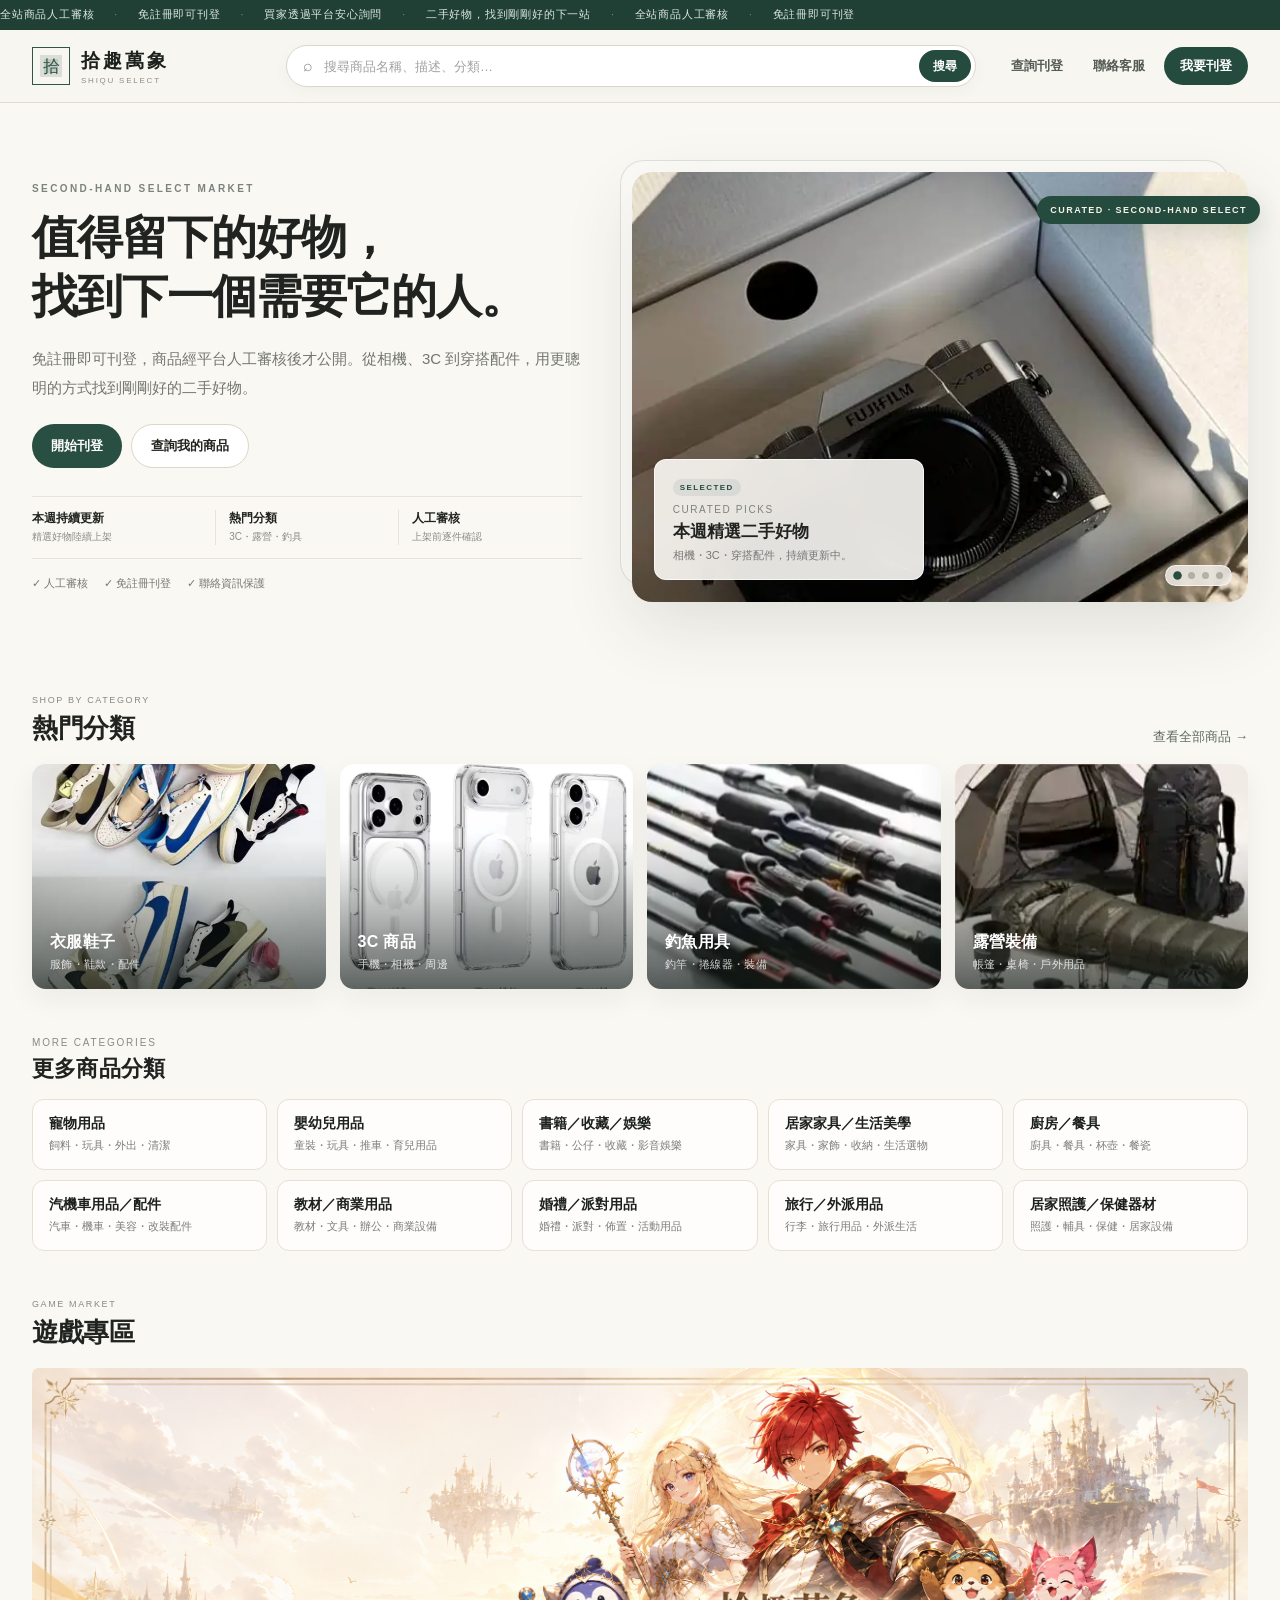
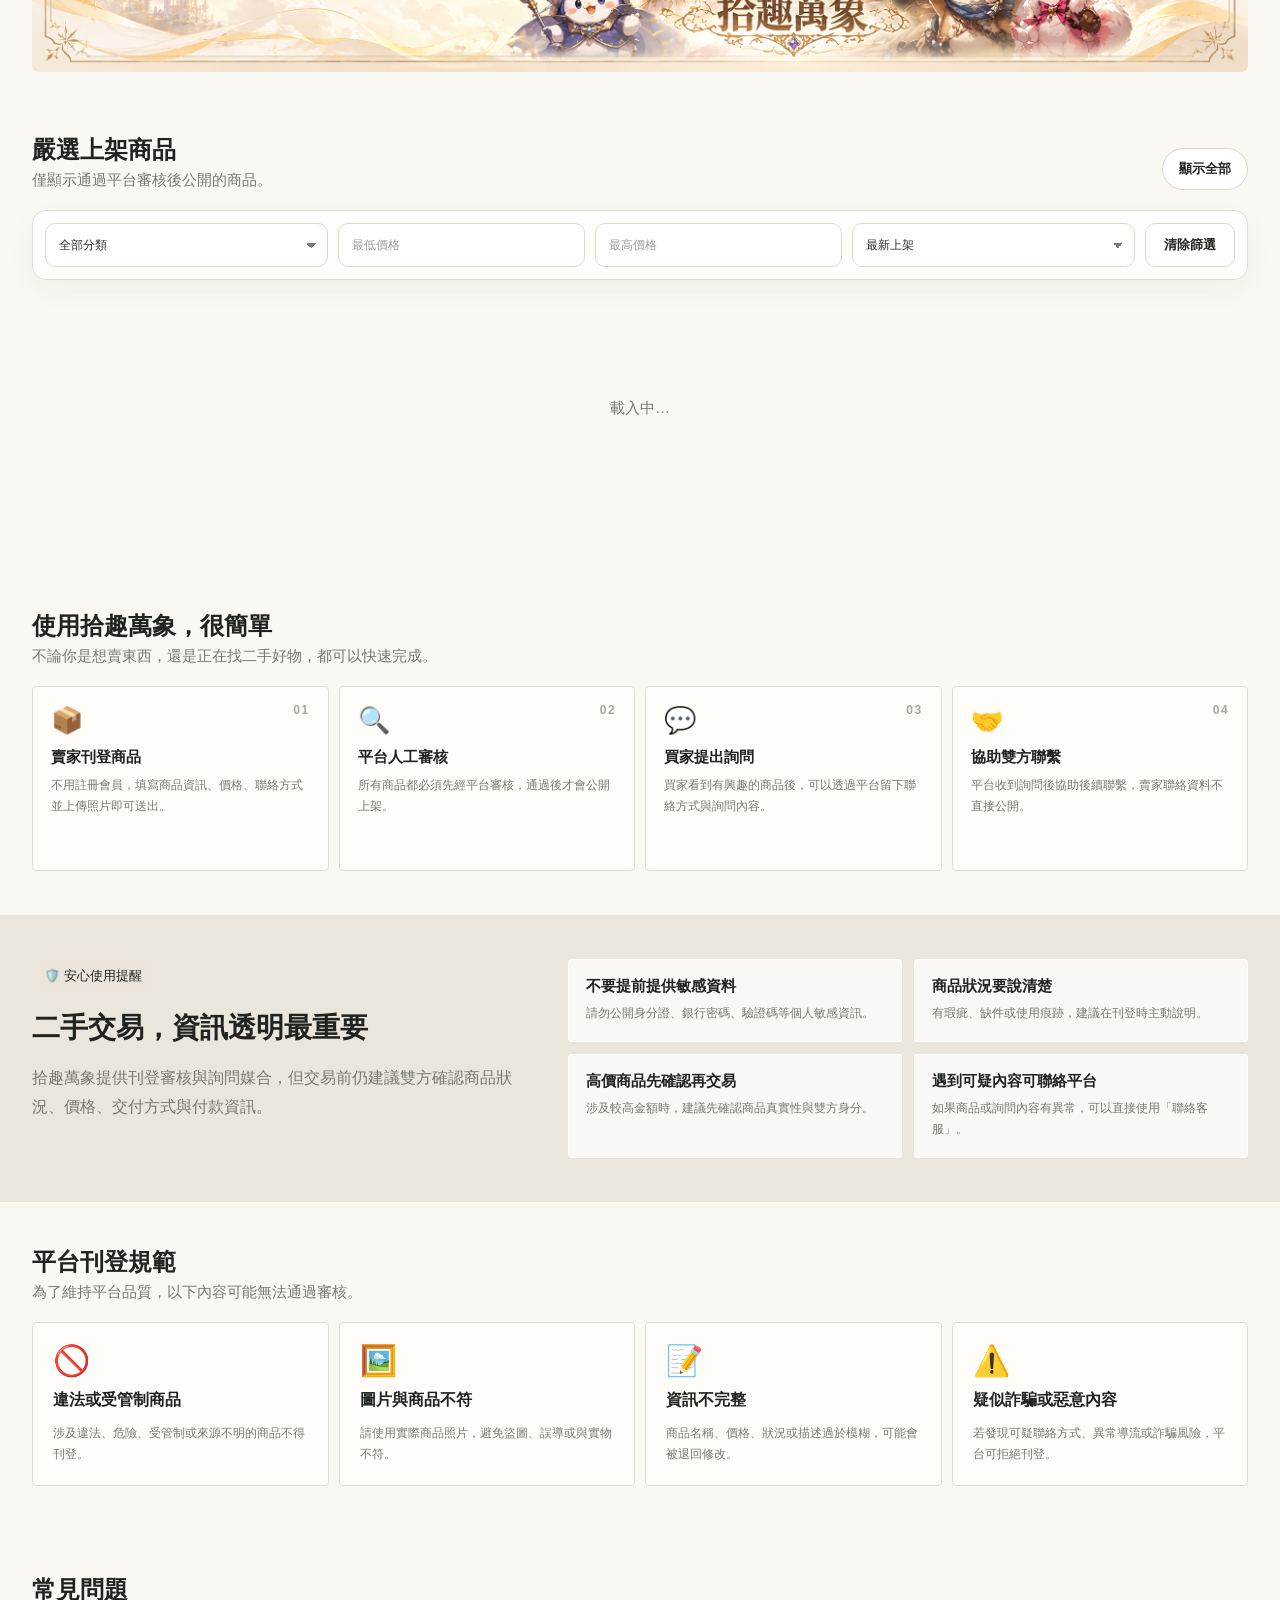
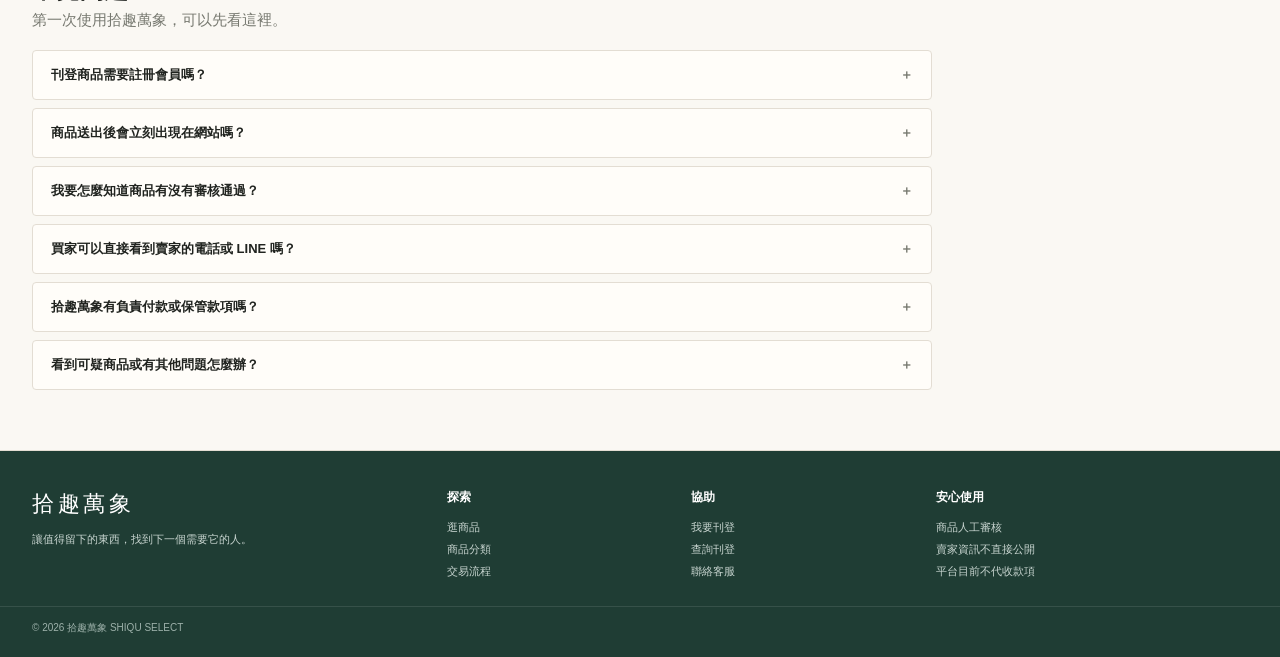
==== commit 5231ce1e: "Wire isolated search polish stylesheet" ====
--- a/index.html
+++ b/index.html
@@ -173,6 +173,7 @@
 <link rel="stylesheet" href="./hero-visual-v2.css?v=1">
 <link rel="stylesheet" href="./category-polish-v1.css">
 <link rel="stylesheet" href="./product-polish-v1.css">
+<link rel="stylesheet" href="./search-polish-v1.css">
 </head>
 <body>
 <div class="top-marquee"><div class="marquee-inner"><span>全站商品人工審核</span><i>·</i><span>免註冊即可刊登</span><i>·</i><span>買家透過平台安心詢問</span><i>·</i><span>二手好物，找到剛剛好的下一站</span><i>·</i><span>全站商品人工審核</span><i>·</i><span>免註冊即可刊登</span></div></div>
--- a/search-polish-v1.css
+++ b/search-polish-v1.css
@@ -0,0 +1,10 @@
+.products-new .shop-tools{background:rgba(255,255,255,.82);border:1px solid #e3ddd3;border-radius:14px;padding:12px;gap:10px;box-shadow:0 10px 28px rgba(34,43,38,.045);backdrop-filter:blur(8px)}
+.products-new .shop-tools input,.products-new .shop-tools select{height:44px;border:1px solid #ddd7cd;background:#fff;border-radius:10px;padding:0 13px;color:#29302c;box-shadow:inset 0 1px 0 rgba(255,255,255,.75);transition:border-color .18s ease,box-shadow .18s ease,background .18s ease}
+.products-new .shop-tools input::placeholder{color:#9b9d98}
+.products-new .shop-tools input:focus,.products-new .shop-tools select:focus{outline:none;border-color:#8da197;box-shadow:0 0 0 3px rgba(36,75,62,.075)}
+.products-new .shop-tools .btn{height:44px;border-radius:10px;padding:0 18px;white-space:nowrap}
+.products-new .shop-tools .btn.primary{background:#244b3e;box-shadow:0 7px 18px rgba(36,75,62,.12)}
+.products-new .shop-tools .btn.primary:hover{transform:translateY(-1px)}
+.products-new .shop-tools select{appearance:none;background-image:linear-gradient(45deg,transparent 50%,#767b76 50%),linear-gradient(135deg,#767b76 50%,transparent 50%);background-position:calc(100% - 16px) 19px,calc(100% - 11px) 19px;background-size:5px 5px,5px 5px;background-repeat:no-repeat;padding-right:30px}
+@media(max-width:1000px){.products-new .shop-tools{grid-template-columns:1fr 1fr 1fr;padding:10px}.products-new .shop-tools .search-box{grid-column:1/-1}.products-new .shop-tools .btn{grid-column:auto}}
+@media(max-width:620px){.products-new .shop-tools{grid-template-columns:1fr 1fr;gap:8px;border-radius:12px;padding:9px}.products-new .shop-tools .search-box{grid-column:1/-1}.products-new .shop-tools input,.products-new .shop-tools select,.products-new .shop-tools .btn{height:42px;font-size:12px}.products-new .shop-tools .btn{grid-column:1/-1}.products-new .shop-tools select{background-position:calc(100% - 15px) 18px,calc(100% - 10px) 18px}}
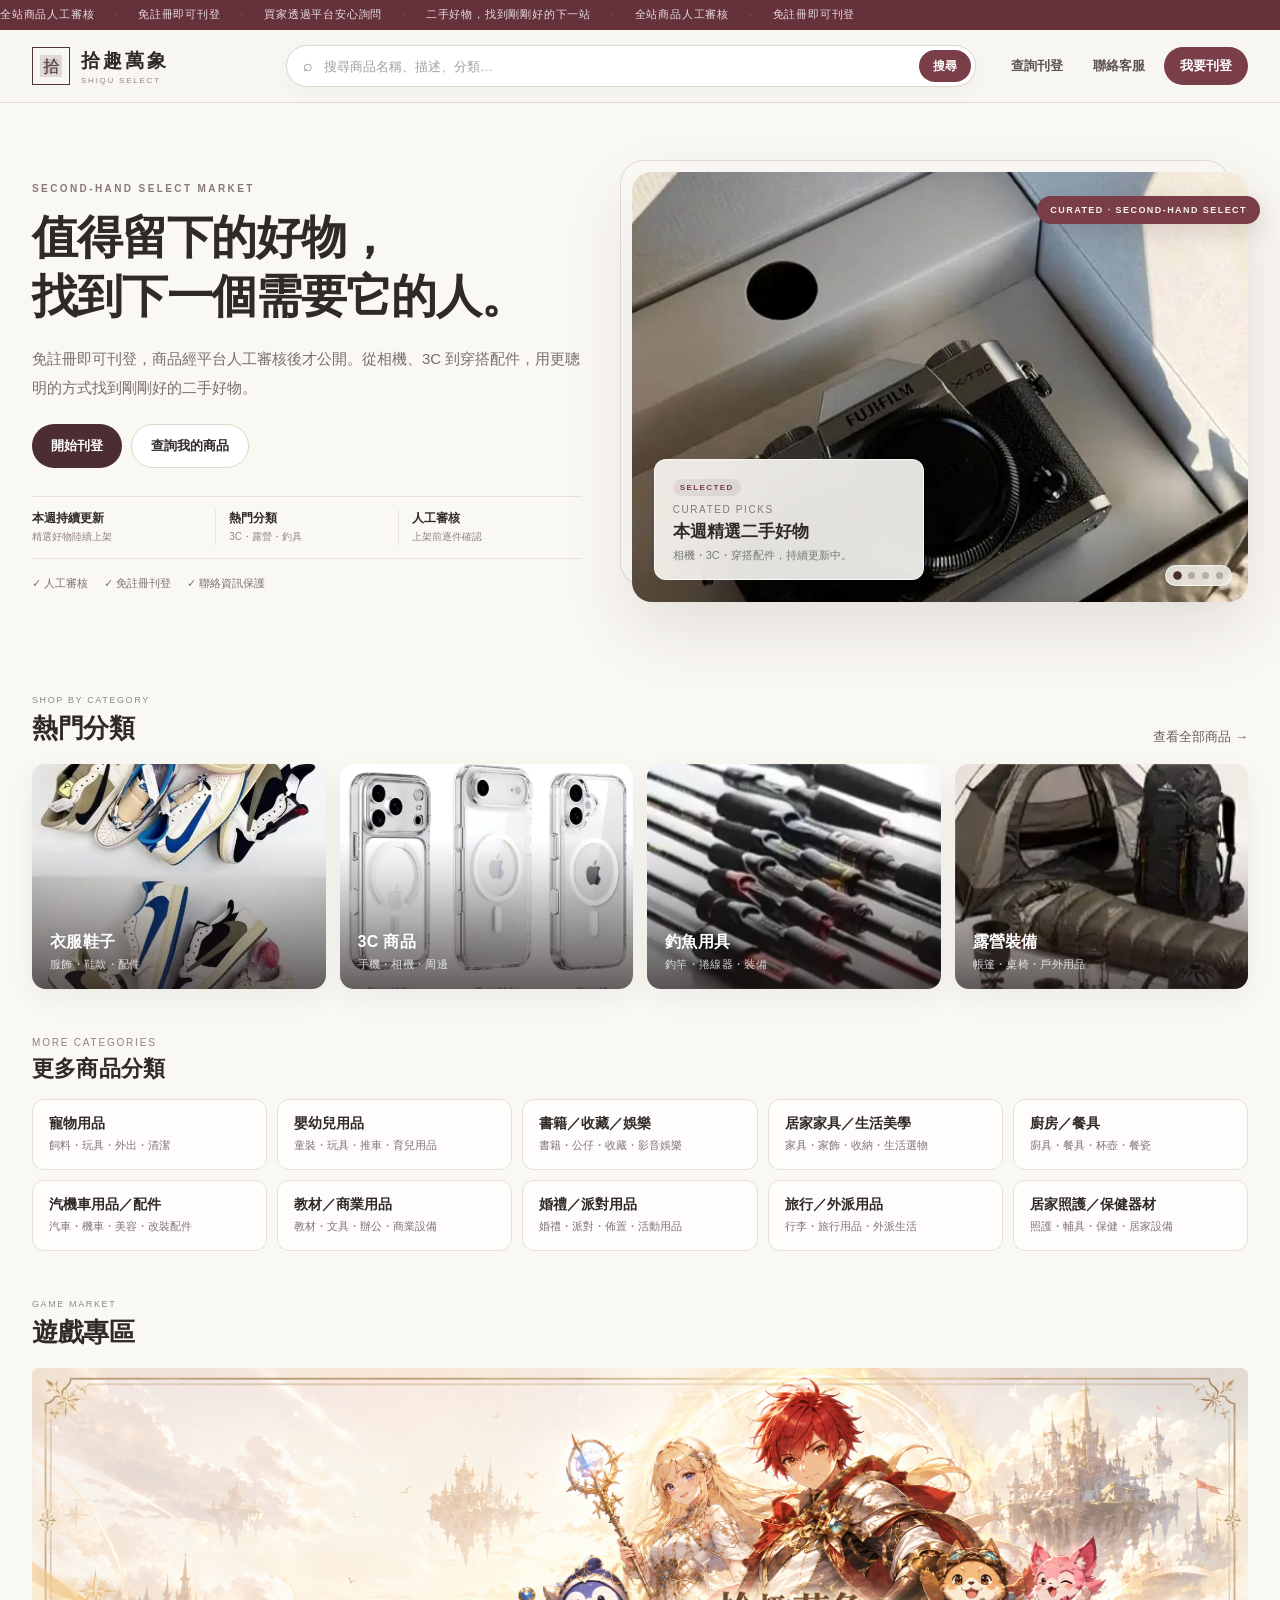
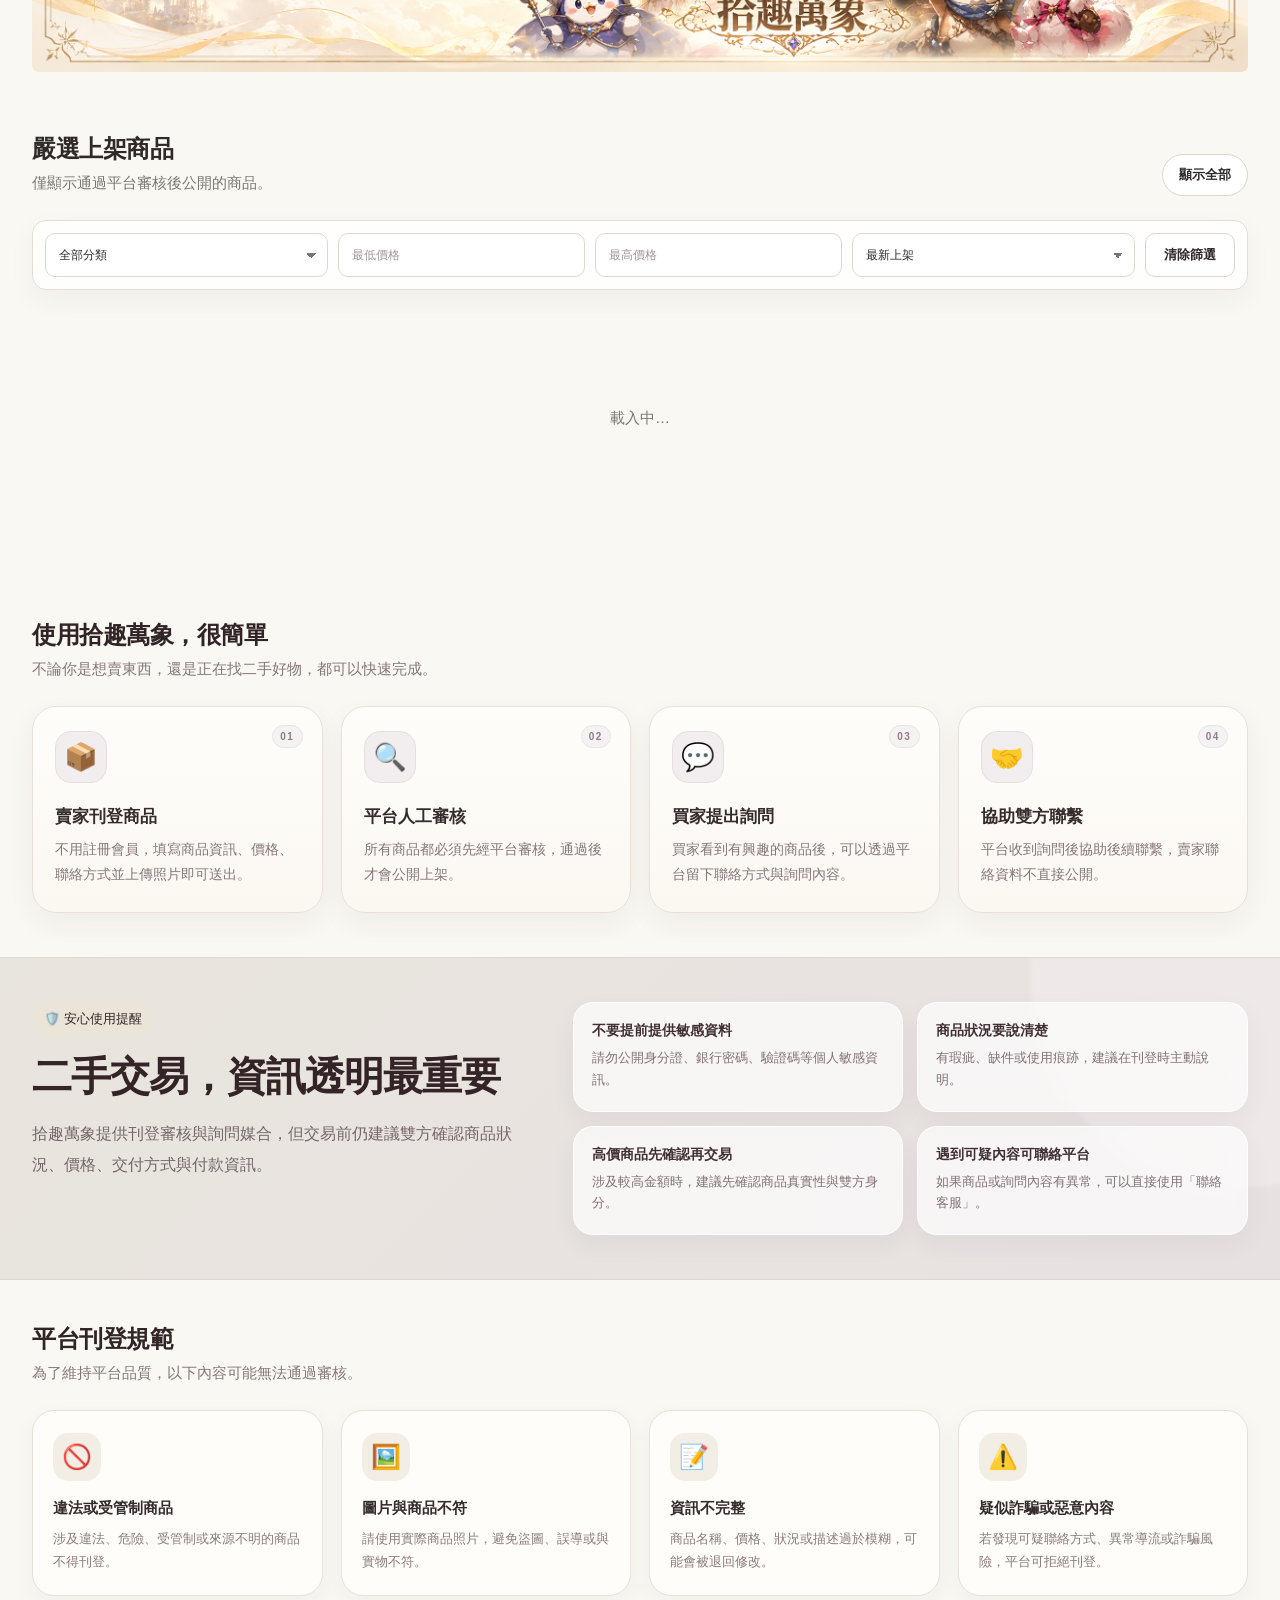
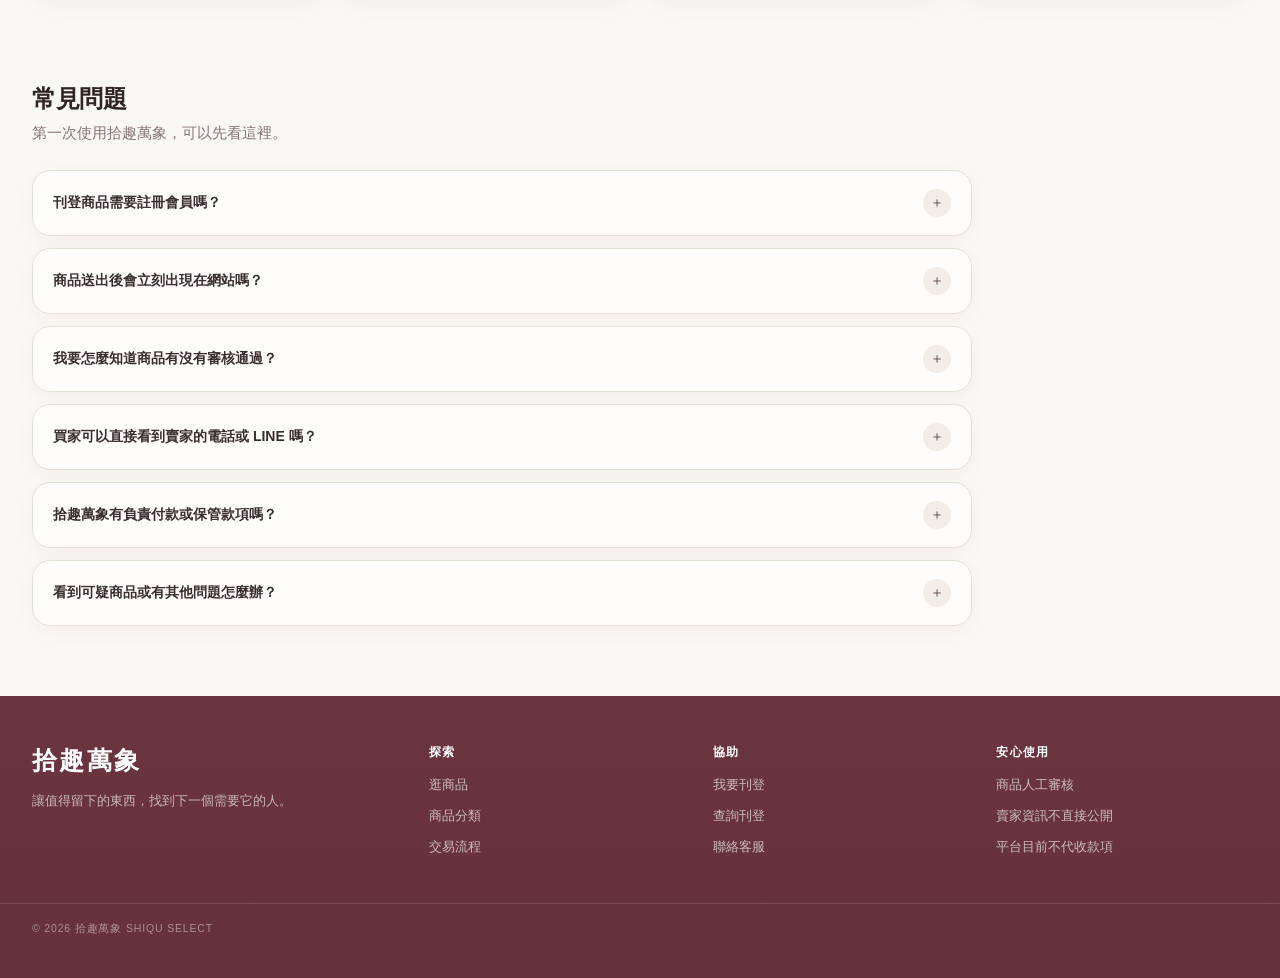
==== commit f13c4b3b: "Apply verified burgundy theme files" ====
--- a/index.html
+++ b/index.html
@@ -5,12 +5,12 @@
   <meta name="viewport" content="width=device-width,initial-scale=1">
   <title>拾趣萬象｜二手好物平台</title>
   <meta name="description" content="拾趣萬象二手好物平台：免註冊即可刊登，所有商品經平台審核後才公開上架。">
-  <style>:root{--bg:#f7f3ec;--card:#fffdf9;--ink:#22241f;--muted:#777970;--green:#365f50;--line:#e3ddd3;--red:#a94f4f;--shadow:0 18px 50px rgba(35,35,30,.10)}
+  <style>:root{--bg:#f7f3ec;--card:#fffdf9;--ink:#2f2a28;--muted:#777970;--green:#7a3e48;--line:#e3ddd3;--red:#a94f4f;--shadow:0 18px 50px rgba(35,35,30,.10)}
 *{box-sizing:border-box}body{margin:0;font-family:-apple-system,BlinkMacSystemFont,"Segoe UI","Noto Sans TC",sans-serif;background:var(--bg);color:var(--ink)}button,input,textarea,select{font:inherit}.container{max-width:1180px;margin:auto;padding:0 20px}.hidden{display:none!important}
-header{position:sticky;top:0;z-index:30;border-bottom:1px solid var(--line);background:rgba(247,243,236,.95);backdrop-filter:blur(12px)}.nav{min-height:72px;display:flex;align-items:center;justify-content:space-between;gap:18px}.brand{text-decoration:none;color:var(--ink);font-size:24px;font-weight:900;letter-spacing:.08em}.brand small{display:block;font-size:9px;color:var(--muted);letter-spacing:.18em}.nav-actions,.cta-row{display:flex;gap:9px;align-items:center;flex-wrap:wrap}.btn{border:0;border-radius:999px;padding:11px 16px;font-weight:750;cursor:pointer;text-decoration:none;display:inline-flex;align-items:center;justify-content:center}.primary{background:var(--green);color:#fff}.ghost{background:#fff;border:1px solid var(--line);color:var(--ink)}.dark{background:#242620;color:#fff}.danger{background:var(--red);color:#fff}.warn{background:#d89c3e;color:#fff}.full{width:100%}.large{padding:14px 20px}.linkbtn{font-size:13px}
-.hero{padding:72px 0 44px}.hero-grid{display:grid;grid-template-columns:1.08fr .92fr;gap:38px;align-items:center}.kicker{display:inline-flex;background:#ebe4d9;border-radius:999px;padding:8px 12px;font-size:13px}h1{font-size:56px;line-height:1.05;letter-spacing:-.04em;margin:18px 0}.lead{font-size:18px;color:var(--muted);line-height:1.85;max-width:650px}.hero-card{height:410px;border-radius:34px;padding:32px;background:linear-gradient(145deg,#d4c8b6,#9aafa5);box-shadow:var(--shadow);display:flex}.hero-inner{width:100%;background:rgba(255,253,249,.88);border-radius:26px;padding:26px;display:flex;flex-direction:column;justify-content:space-between}.hero-inner h2{font-size:32px;margin:5px 0}.mini-grid{display:grid;grid-template-columns:1fr 1fr;gap:12px}.mini-grid div{background:#fff;border-radius:17px;padding:17px;font-size:26px}.mini-grid b{display:block;font-size:13px;margin-top:9px}
-section{padding:46px 0}.section-head{display:flex;justify-content:space-between;align-items:end;gap:15px;margin-bottom:20px}.section-head h2{font-size:34px;margin:0}.section-head p{color:var(--muted);margin:5px 0 0}.categories,.product-grid{display:grid;grid-template-columns:repeat(4,1fr);gap:16px}.category{border:1px solid var(--line);background:var(--card);border-radius:22px;padding:22px;text-align:left;font-size:30px;cursor:pointer}.category b,.category span{display:block}.category b{font-size:16px;margin-top:12px}.category span{font-size:13px;color:var(--muted);margin-top:4px}.product-card{background:var(--card);border:1px solid var(--line);border-radius:21px;overflow:hidden;cursor:pointer}.product-img{height:210px;background:#e9e2d8;display:flex;align-items:center;justify-content:center;font-size:48px;overflow:hidden}.product-img img{width:100%;height:100%;object-fit:cover}.product-body{padding:16px}.product-body h3{font-size:16px;margin:10px 0 6px}.price{font-size:21px;font-weight:900}.muted{color:var(--muted);font-size:13px}.badge,.status{display:inline-flex;border-radius:999px;padding:5px 9px;font-size:12px;font-weight:750}.badge{background:#eee8df}.status.pending{background:#fff0bd;color:#806000}.status.approved{background:#dcefe6;color:#246446}.status.returned{background:#f8dfc4;color:#865719}.status.rejected{background:#f4d8d8;color:#913d3d}.status.sold{background:#e6e6e6;color:#555}
-.modal{position:fixed;inset:0;z-index:100;background:rgba(0,0,0,.45);display:none;align-items:center;justify-content:center;padding:18px}.modal.open{display:flex}.panel{width:min(500px,100%);max-height:91vh;overflow:auto;background:var(--card);border-radius:26px;padding:24px;box-shadow:var(--shadow)}.panel.wide{width:min(840px,100%)}.modal-head{display:flex;align-items:center;justify-content:space-between;margin-bottom:15px}.modal-head h3{margin:0;font-size:24px}.x{width:38px;height:38px;border:0;border-radius:50%;cursor:pointer;background:#eee7dd;font-size:21px}label{display:flex;flex-direction:column;gap:7px;font-size:13px;font-weight:650;margin-bottom:13px}input,select,textarea{border:1px solid var(--line);background:#fff;border-radius:13px;padding:12px}textarea{min-height:110px;resize:vertical}.form-grid{display:grid;grid-template-columns:1fr 1fr;gap:0 13px}.span-2{grid-column:1/-1}.notice{padding:13px;background:#f0ebe2;border-radius:14px;color:#65665f;font-size:13px;line-height:1.65;margin-bottom:15px}.query-code{font-size:28px;font-weight:900;letter-spacing:.08em;text-align:center;padding:18px;background:#fff;border:2px dashed var(--green);border-radius:16px;margin:16px 0}.list-card{border:1px solid var(--line);background:#fff;border-radius:17px;padding:14px;margin-bottom:11px}.list-row{display:grid;grid-template-columns:96px 1fr;gap:13px}.thumb{width:96px;height:96px;border-radius:13px;background:#eae3d9;overflow:hidden;display:flex;align-items:center;justify-content:center;font-size:30px}.thumb img{width:100%;height:100%;object-fit:cover}.row-actions{display:flex;gap:7px;flex-wrap:wrap;margin-top:10px}.empty{grid-column:1/-1;display:flex;align-items:center;justify-content:center;min-height:180px;padding:48px 24px;color:var(--muted);text-align:center;line-height:1.75;font-size:15px;margin:0 auto}.product-grid>.empty{width:100%}.gallery{position:relative;min-height:420px;display:flex;align-items:center;justify-content:center;background:#f6f2eb;border-radius:18px;overflow:hidden}.gallery-main{display:block;width:100%;height:420px;object-fit:contain}.gallery-nav{position:absolute;top:50%;transform:translateY(-50%);width:42px;height:42px;border:0;border-radius:50%;background:rgba(255,255,255,.92);color:#1d211d;font-size:28px;line-height:1;display:flex;align-items:center;justify-content:center;cursor:pointer;box-shadow:0 4px 16px rgba(0,0,0,.12);z-index:2}.gallery-nav.prev{left:12px}.gallery-nav.next{right:12px}.gallery-nav:hover{background:#fff}.gallery-counter{position:absolute;left:50%;bottom:12px;transform:translateX(-50%);background:rgba(29,33,29,.72);color:#fff;border-radius:999px;padding:5px 9px;font-size:11px;z-index:2}.detail-grid{display:grid;grid-template-columns:1fr 1fr;gap:22px}
+header{position:sticky;top:0;z-index:30;border-bottom:1px solid var(--line);background:rgba(247,243,236,.95);backdrop-filter:blur(12px)}.nav{min-height:72px;display:flex;align-items:center;justify-content:space-between;gap:18px}.brand{text-decoration:none;color:var(--ink);font-size:24px;font-weight:900;letter-spacing:.08em}.brand small{display:block;font-size:9px;color:var(--muted);letter-spacing:.18em}.nav-actions,.cta-row{display:flex;gap:9px;align-items:center;flex-wrap:wrap}.btn{border:0;border-radius:999px;padding:11px 16px;font-weight:750;cursor:pointer;text-decoration:none;display:inline-flex;align-items:center;justify-content:center}.primary{background:var(--green);color:#fff}.ghost{background:#fff;border:1px solid var(--line);color:var(--ink)}.dark{background:#2f2a28;color:#fff}.danger{background:var(--red);color:#fff}.warn{background:#d89c3e;color:#fff}.full{width:100%}.large{padding:14px 20px}.linkbtn{font-size:13px}
+.hero{padding:72px 0 44px}.hero-grid{display:grid;grid-template-columns:1.08fr .92fr;gap:38px;align-items:center}.kicker{display:inline-flex;background:#ebe4d9;border-radius:999px;padding:8px 12px;font-size:13px}h1{font-size:56px;line-height:1.05;letter-spacing:-.04em;margin:18px 0}.lead{font-size:18px;color:var(--muted);line-height:1.85;max-width:650px}.hero-card{height:410px;border-radius:34px;padding:32px;background:linear-gradient(145deg,#d4c8b6,#af9a9e);box-shadow:var(--shadow);display:flex}.hero-inner{width:100%;background:rgba(255,253,249,.88);border-radius:26px;padding:26px;display:flex;flex-direction:column;justify-content:space-between}.hero-inner h2{font-size:32px;margin:5px 0}.mini-grid{display:grid;grid-template-columns:1fr 1fr;gap:12px}.mini-grid div{background:#fff;border-radius:17px;padding:17px;font-size:26px}.mini-grid b{display:block;font-size:13px;margin-top:9px}
+section{padding:46px 0}.section-head{display:flex;justify-content:space-between;align-items:end;gap:15px;margin-bottom:20px}.section-head h2{font-size:34px;margin:0}.section-head p{color:var(--muted);margin:5px 0 0}.categories,.product-grid{display:grid;grid-template-columns:repeat(4,1fr);gap:16px}.category{border:1px solid var(--line);background:var(--card);border-radius:22px;padding:22px;text-align:left;font-size:30px;cursor:pointer}.category b,.category span{display:block}.category b{font-size:16px;margin-top:12px}.category span{font-size:13px;color:var(--muted);margin-top:4px}.product-card{background:var(--card);border:1px solid var(--line);border-radius:21px;overflow:hidden;cursor:pointer}.product-img{height:210px;background:#e9e2d8;display:flex;align-items:center;justify-content:center;font-size:48px;overflow:hidden}.product-img img{width:100%;height:100%;object-fit:cover}.product-body{padding:16px}.product-body h3{font-size:16px;margin:10px 0 6px}.price{font-size:21px;font-weight:900}.muted{color:var(--muted);font-size:13px}.badge,.status{display:inline-flex;border-radius:999px;padding:5px 9px;font-size:12px;font-weight:750}.badge{background:#eee8df}.status.pending{background:#fff0bd;color:#806000}.status.approved{background:#f1e4e6;color:#65313a}.status.returned{background:#f8dfc4;color:#865719}.status.rejected{background:#f4d8d8;color:#913d3d}.status.sold{background:#e6e6e6;color:#555}
+.modal{position:fixed;inset:0;z-index:100;background:rgba(0,0,0,.45);display:none;align-items:center;justify-content:center;padding:18px}.modal.open{display:flex}.panel{width:min(500px,100%);max-height:91vh;overflow:auto;background:var(--card);border-radius:26px;padding:24px;box-shadow:var(--shadow)}.panel.wide{width:min(840px,100%)}.modal-head{display:flex;align-items:center;justify-content:space-between;margin-bottom:15px}.modal-head h3{margin:0;font-size:24px}.x{width:38px;height:38px;border:0;border-radius:50%;cursor:pointer;background:#eee7dd;font-size:21px}label{display:flex;flex-direction:column;gap:7px;font-size:13px;font-weight:650;margin-bottom:13px}input,select,textarea{border:1px solid var(--line);background:#fff;border-radius:13px;padding:12px}textarea{min-height:110px;resize:vertical}.form-grid{display:grid;grid-template-columns:1fr 1fr;gap:0 13px}.span-2{grid-column:1/-1}.notice{padding:13px;background:#f0ebe2;border-radius:14px;color:#65665f;font-size:13px;line-height:1.65;margin-bottom:15px}.query-code{font-size:28px;font-weight:900;letter-spacing:.08em;text-align:center;padding:18px;background:#fff;border:2px dashed var(--green);border-radius:16px;margin:16px 0}.list-card{border:1px solid var(--line);background:#fff;border-radius:17px;padding:14px;margin-bottom:11px}.list-row{display:grid;grid-template-columns:96px 1fr;gap:13px}.thumb{width:96px;height:96px;border-radius:13px;background:#eae3d9;overflow:hidden;display:flex;align-items:center;justify-content:center;font-size:30px}.thumb img{width:100%;height:100%;object-fit:cover}.row-actions{display:flex;gap:7px;flex-wrap:wrap;margin-top:10px}.empty{grid-column:1/-1;display:flex;align-items:center;justify-content:center;min-height:180px;padding:48px 24px;color:var(--muted);text-align:center;line-height:1.75;font-size:15px;margin:0 auto}.product-grid>.empty{width:100%}.gallery{position:relative;min-height:420px;display:flex;align-items:center;justify-content:center;background:#f6f2eb;border-radius:18px;overflow:hidden}.gallery-main{display:block;width:100%;height:420px;object-fit:contain}.gallery-nav{position:absolute;top:50%;transform:translateY(-50%);width:42px;height:42px;border:0;border-radius:50%;background:rgba(255,255,255,.92);color:#2f2a28;font-size:28px;line-height:1;display:flex;align-items:center;justify-content:center;cursor:pointer;box-shadow:0 4px 16px rgba(0,0,0,.12);z-index:2}.gallery-nav.prev{left:12px}.gallery-nav.next{right:12px}.gallery-nav:hover{background:#fff}.gallery-counter{position:absolute;left:50%;bottom:12px;transform:translateX(-50%);background:rgba(34,28,29,.72);color:#fff;border-radius:999px;padding:5px 9px;font-size:11px;z-index:2}.detail-grid{display:grid;grid-template-columns:1fr 1fr;gap:22px}
 .toast{position:fixed;left:50%;bottom:22px;z-index:200;transform:translateX(-50%) translateY(20px);opacity:0;background:#222;color:#fff;border-radius:999px;padding:11px 16px;transition:.2s;pointer-events:none}.toast.show{opacity:1;transform:translateX(-50%) translateY(0)}footer{border-top:1px solid var(--line);padding:32px 0;color:var(--muted);font-size:13px}
 .admin-page{padding:34px 0}.admin-login-card{max-width:470px;margin:70px auto;background:var(--card);border:1px solid var(--line);border-radius:26px;padding:26px;box-shadow:var(--shadow)}.admin-title{font-size:32px;margin:14px 0 6px}.admin-top{display:flex;align-items:center;justify-content:space-between;gap:15px;margin-bottom:22px}.stats{display:grid;grid-template-columns:repeat(4,1fr);gap:12px;margin-bottom:18px}.stat{background:var(--card);border:1px solid var(--line);border-radius:18px;padding:17px}.stat span{display:block;color:var(--muted);font-size:13px}.stat b{display:block;font-size:28px;margin-top:5px}.admin-tabs{display:flex;gap:8px;flex-wrap:wrap;margin-bottom:16px}.tab{border:1px solid var(--line);background:#fff;border-radius:999px;padding:9px 14px;cursor:pointer}.tab.active{background:var(--ink);color:#fff}
 @media(max-width:900px){.hero-grid,.detail-grid{grid-template-columns:1fr}.categories,.product-grid{grid-template-columns:repeat(2,1fr)}h1{font-size:44px}.hero-card{height:350px}.stats{grid-template-columns:repeat(2,1fr)}}@media(max-width:600px){.nav{padding:12px 0;align-items:flex-start}.nav-actions{justify-content:flex-end}.brand{font-size:20px}.hero{padding-top:46px}h1{font-size:37px}.categories,.product-grid{grid-template-columns:1fr 1fr}.product-img{height:165px}.form-grid{grid-template-columns:1fr}.span-2{grid-column:auto}.section-head{align-items:flex-start;flex-direction:column}.list-row{grid-template-columns:1fr}.thumb{width:100%;height:210px}.gallery{min-height:320px}.gallery-main{height:320px}.gallery-nav{width:38px;height:38px;font-size:24px}}
@@ -72,35 +72,35 @@
 }
 </style>
 <style>
-:root{--cream:#f8f5ef;--ink2:#1d211d;--green2:#264f41;--line2:#e6e0d6;--soft:#eee8dd}
+:root{--cream:#f8f5ef;--ink2:#2f2a28;--green2:#4b2a30;--line2:#e6e0d6;--soft:#eee8dd}
 body{background:#faf8f4;color:var(--ink2);font-size:15px}.container{max-width:1360px;padding-left:32px;padding-right:32px}
-.top-marquee{height:34px;background:#203f35;color:#fff;overflow:hidden;display:flex;align-items:center;font-size:12px;letter-spacing:.04em}.marquee-inner{display:flex;gap:20px;white-space:nowrap;min-width:max-content;animation:movebar 28s linear infinite}.marquee-inner i{opacity:.45}@keyframes movebar{to{transform:translateX(-50%)}}
-.new-header{position:sticky;top:0;z-index:50;background:rgba(250,248,244,.95);backdrop-filter:blur(14px);border-bottom:1px solid var(--line2)}.header-main{height:74px;display:grid;grid-template-columns:260px 1fr auto;align-items:center;gap:24px}.new-brand{display:flex;align-items:center;gap:11px;text-decoration:none;color:var(--ink2)}.brand-mark{width:40px;height:40px;border-radius:50%;background:#1f3f35;color:#fff;display:grid;place-items:center;font-family:serif;font-size:20px}.new-brand b{display:block;font-size:20px;letter-spacing:.16em}.new-brand small{display:block;font-size:9px;letter-spacing:.24em;color:#888;margin-top:2px}.main-nav{display:flex;justify-content:center;gap:30px}.main-nav a{color:#5f645f;text-decoration:none;font-size:14px;font-weight:700}.header-actions{display:flex;align-items:center;gap:8px}.text-btn{border:0;background:transparent;padding:10px 11px;font-weight:700;color:#555;cursor:pointer}.btn{font-size:14px}.btn.primary{background:#294f42}.btn.ghost{background:#fff;border-color:#ddd6ca}.new-hero{padding:38px 0 22px}.hero-shell{display:grid;grid-template-columns:.9fr 1.1fr;gap:34px;align-items:stretch}.hero-copy2{padding:52px 0 44px 6px;display:flex;flex-direction:column;justify-content:center}.hero-label{font-size:11px;letter-spacing:.22em;color:#7e827c;font-weight:800}.hero-copy2 h1{font-size:46px;line-height:1.18;letter-spacing:-.03em;margin:17px 0 18px;max-width:640px}.hero-copy2 p{font-size:16px;line-height:1.9;color:#6d716b;max-width:610px;margin:0}.hero-actions2{display:flex;gap:10px;margin-top:24px}.hero-btn{padding:13px 21px}.trust-inline{display:flex;gap:18px;margin-top:24px;font-size:12px;color:#6b716c}.hero-photo-wrap{height:480px;border-radius:8px;overflow:hidden;position:relative;background:#ddd}.hero-photo-wrap>img{width:100%;height:100%;object-fit:cover;object-position:center 53%}.hero-photo-card{position:absolute;left:22px;bottom:22px;width:300px;background:rgba(255,255,255,.94);padding:17px 18px;border-radius:6px;box-shadow:0 8px 30px rgba(0,0,0,.08)}.hero-photo-card small,.hero-photo-card b,.hero-photo-card span{display:block}.hero-photo-card small{font-size:10px;letter-spacing:.14em;color:#7e827c}.hero-photo-card b{font-size:18px;margin:5px 0}.hero-photo-card span{font-size:12px;color:#777}.quick-search{padding:0 0 28px}.quick-search-box{background:#fff;border:1px solid var(--line2);min-height:86px;display:grid;grid-template-columns:260px 1fr auto;align-items:center;gap:18px;padding:15px 18px;border-radius:8px;box-shadow:0 10px 26px rgba(30,40,34,.05)}.search-intro b,.search-intro span{display:block}.search-intro b{font-size:16px}.search-intro span{font-size:11px;color:#888;margin-top:3px}.fake-search{height:48px;border:1px solid #d8d4cc;border-radius:5px;display:flex;align-items:center;padding:0 16px;color:#a0a19e;cursor:text}.category-section2{padding:34px 0 48px}.section-title-row{display:flex;align-items:end;justify-content:space-between;margin-bottom:18px}.section-title-row small{font-size:10px;letter-spacing:.16em;color:#888}.section-title-row h2{font-size:28px;margin:5px 0 0}.section-title-row a{font-size:13px;color:#5f6a63;text-decoration:none}.category-grid2{display:grid;grid-template-columns:repeat(4,1fr);gap:14px}.category-grid2 .category{min-height:250px;border:0;border-radius:6px;padding:0;overflow:hidden;position:relative;background:#eee;text-align:left}.photo-cat img{position:absolute;inset:0;width:100%;height:100%;object-fit:cover;image-rendering:auto;filter:contrast(1.02) saturate(1.02);backface-visibility:hidden;transform:translateZ(0)}.fashion-cat img{object-position:center center}.product-grid>.empty{display:grid;place-items:center;min-height:220px;padding:56px 24px;width:100%}.product-grid>.empty .empty-note{display:block;max-width:18em;margin:0 auto;text-align:center;line-height:1.85;text-wrap:balance}.photo-cat:after{content:'';position:absolute;inset:45% 0 0;background:linear-gradient(transparent,rgba(0,0,0,.58))}.category-grid2 .category>span:last-child{position:absolute;left:17px;right:17px;bottom:15px;z-index:2;color:#fff}.category-grid2 .category b,.category-grid2 .category small{display:block;margin:0}.category-grid2 .category b{font-size:17px}.category-grid2 .category small{font-size:11px;margin-top:4px;color:rgba(255,255,255,.8)}.tone-cat{display:flex!important;flex-direction:column;justify-content:flex-end!important;background:linear-gradient(145deg,#62796f,#273f36)!important}.camp-cat{background:linear-gradient(145deg,#b19874,#65513b)!important}.cat-symbol{position:absolute!important;left:18px!important;top:18px!important;bottom:auto!important;font-size:10px!important;letter-spacing:.2em!important;opacity:.65}.products-new{padding-top:32px}.section-head h2{font-size:28px}.shop-tools{border-radius:7px;background:#fff;border:1px solid var(--line2);padding:10px;box-shadow:none}.product-grid{grid-template-columns:repeat(4,1fr);gap:14px}.product-card{border-radius:6px;border-color:var(--line2);background:#fff;box-shadow:none}.product-img{height:285px;background:#f0ede7}.product-body{padding:14px}.product-body h3{font-size:15px}.price{font-size:20px}.trust-section,.safety-section,.rules-section,.faq-section{padding-top:54px;padding-bottom:54px}.process-card,.rule-card,.faq-list details,.safety-item{border-radius:7px;box-shadow:none}.site-footer,footer{background:#203f35;color:#e9efe9}.modal .panel{border-radius:10px}
+.top-marquee{height:34px;background:#65313a;color:#fff;overflow:hidden;display:flex;align-items:center;font-size:12px;letter-spacing:.04em}.marquee-inner{display:flex;gap:20px;white-space:nowrap;min-width:max-content;animation:movebar 28s linear infinite}.marquee-inner i{opacity:.45}@keyframes movebar{to{transform:translateX(-50%)}}
+.new-header{position:sticky;top:0;z-index:50;background:rgba(250,248,244,.95);backdrop-filter:blur(14px);border-bottom:1px solid var(--line2)}.header-main{height:74px;display:grid;grid-template-columns:260px 1fr auto;align-items:center;gap:24px}.new-brand{display:flex;align-items:center;gap:11px;text-decoration:none;color:var(--ink2)}.brand-mark{width:40px;height:40px;border-radius:50%;background:#3c2227;color:#fff;display:grid;place-items:center;font-family:serif;font-size:20px}.new-brand b{display:block;font-size:20px;letter-spacing:.16em}.new-brand small{display:block;font-size:9px;letter-spacing:.24em;color:#888;margin-top:2px}.main-nav{display:flex;justify-content:center;gap:30px}.main-nav a{color:#675c5e;text-decoration:none;font-size:14px;font-weight:700}.header-actions{display:flex;align-items:center;gap:8px}.text-btn{border:0;background:transparent;padding:10px 11px;font-weight:700;color:#555;cursor:pointer}.btn{font-size:14px}.btn.primary{background:#4b2d32}.btn.ghost{background:#fff;border-color:#ddd6ca}.new-hero{padding:38px 0 22px}.hero-shell{display:grid;grid-template-columns:.9fr 1.1fr;gap:34px;align-items:stretch}.hero-copy2{padding:52px 0 44px 6px;display:flex;flex-direction:column;justify-content:center}.hero-label{font-size:11px;letter-spacing:.22em;color:#87777a;font-weight:800}.hero-copy2 h1{font-size:46px;line-height:1.18;letter-spacing:-.03em;margin:17px 0 18px;max-width:640px}.hero-copy2 p{font-size:16px;line-height:1.9;color:#75676a;max-width:610px;margin:0}.hero-actions2{display:flex;gap:10px;margin-top:24px}.hero-btn{padding:13px 21px}.trust-inline{display:flex;gap:18px;margin-top:24px;font-size:12px;color:#75676a}.hero-photo-wrap{height:480px;border-radius:8px;overflow:hidden;position:relative;background:#ddd}.hero-photo-wrap>img{width:100%;height:100%;object-fit:cover;object-position:center 53%}.hero-photo-card{position:absolute;left:22px;bottom:22px;width:300px;background:rgba(255,255,255,.94);padding:17px 18px;border-radius:6px;box-shadow:0 8px 30px rgba(0,0,0,.08)}.hero-photo-card small,.hero-photo-card b,.hero-photo-card span{display:block}.hero-photo-card small{font-size:10px;letter-spacing:.14em;color:#87777a}.hero-photo-card b{font-size:18px;margin:5px 0}.hero-photo-card span{font-size:12px;color:#777}.quick-search{padding:0 0 28px}.quick-search-box{background:#fff;border:1px solid var(--line2);min-height:86px;display:grid;grid-template-columns:260px 1fr auto;align-items:center;gap:18px;padding:15px 18px;border-radius:8px;box-shadow:0 10px 26px rgba(40,30,32,.05)}.search-intro b,.search-intro span{display:block}.search-intro b{font-size:16px}.search-intro span{font-size:11px;color:#888;margin-top:3px}.fake-search{height:48px;border:1px solid #d8d4cc;border-radius:5px;display:flex;align-items:center;padding:0 16px;color:#a0a19e;cursor:text}.category-section2{padding:34px 0 48px}.section-title-row{display:flex;align-items:end;justify-content:space-between;margin-bottom:18px}.section-title-row small{font-size:10px;letter-spacing:.16em;color:#888}.section-title-row h2{font-size:28px;margin:5px 0 0}.section-title-row a{font-size:13px;color:#6c5d5f;text-decoration:none}.category-grid2{display:grid;grid-template-columns:repeat(4,1fr);gap:14px}.category-grid2 .category{min-height:250px;border:0;border-radius:6px;padding:0;overflow:hidden;position:relative;background:#eee;text-align:left}.photo-cat img{position:absolute;inset:0;width:100%;height:100%;object-fit:cover;image-rendering:auto;filter:contrast(1.02) saturate(1.02);backface-visibility:hidden;transform:translateZ(0)}.fashion-cat img{object-position:center center}.product-grid>.empty{display:grid;place-items:center;min-height:220px;padding:56px 24px;width:100%}.product-grid>.empty .empty-note{display:block;max-width:18em;margin:0 auto;text-align:center;line-height:1.85;text-wrap:balance}.photo-cat:after{content:'';position:absolute;inset:45% 0 0;background:linear-gradient(transparent,rgba(0,0,0,.58))}.category-grid2 .category>span:last-child{position:absolute;left:17px;right:17px;bottom:15px;z-index:2;color:#fff}.category-grid2 .category b,.category-grid2 .category small{display:block;margin:0}.category-grid2 .category b{font-size:17px}.category-grid2 .category small{font-size:11px;margin-top:4px;color:rgba(255,255,255,.8)}.tone-cat{display:flex!important;flex-direction:column;justify-content:flex-end!important;background:linear-gradient(145deg,#7a6166,#3d292c)!important}.camp-cat{background:linear-gradient(145deg,#b19874,#65513b)!important}.cat-symbol{position:absolute!important;left:18px!important;top:18px!important;bottom:auto!important;font-size:10px!important;letter-spacing:.2em!important;opacity:.65}.products-new{padding-top:32px}.section-head h2{font-size:28px}.shop-tools{border-radius:7px;background:#fff;border:1px solid var(--line2);padding:10px;box-shadow:none}.product-grid{grid-template-columns:repeat(4,1fr);gap:14px}.product-card{border-radius:6px;border-color:var(--line2);background:#fff;box-shadow:none}.product-img{height:285px;background:#f0ede7}.product-body{padding:14px}.product-body h3{font-size:15px}.price{font-size:20px}.trust-section,.safety-section,.rules-section,.faq-section{padding-top:54px;padding-bottom:54px}.process-card,.rule-card,.faq-list details,.safety-item{border-radius:7px;box-shadow:none}.site-footer,footer{background:#65313a;color:#efe9ea}.modal .panel{border-radius:10px}
 @media(max-width:980px){.container{padding-left:20px;padding-right:20px}.header-main{grid-template-columns:1fr auto}.main-nav{display:none}.hero-shell{grid-template-columns:1fr}.hero-copy2{padding:20px 0}.hero-copy2 h1{font-size:38px}.hero-photo-wrap{height:390px}.quick-search-box{grid-template-columns:1fr}.category-grid2{grid-template-columns:1fr 1fr}.product-grid{grid-template-columns:repeat(2,1fr)}}
 @media(max-width:620px){.top-marquee{height:30px}.header-main{height:66px;padding-left:14px;padding-right:14px}.new-brand b{font-size:17px}.brand-mark{width:34px;height:34px}.header-actions .text-btn{display:none}.hero-copy2 h1{font-size:32px}.hero-copy2 p{font-size:14px}.hero-photo-wrap{height:300px}.hero-photo-card{left:12px;bottom:12px;width:250px}.trust-inline{gap:10px;flex-wrap:wrap}.category-grid2{gap:8px}.category-grid2 .category{min-height:190px}.product-grid{grid-template-columns:1fr 1fr;gap:8px}.product-img{height:200px}.section-head{align-items:flex-start}.shop-tools{display:grid;grid-template-columns:1fr 1fr}.shop-tools .search-box{grid-column:1/-1}}
 </style>
 
 <style id="v3-polish">
-:root{--v3-green:#25483d;--v3-black:#20231f;--v3-paper:#faf8f3;--v3-line:#e7e2d9;--v3-sub:#71756f}
+:root{--v3-green:#45282d;--v3-black:#2f2a28;--v3-paper:#faf8f3;--v3-line:#e7e2d9;--v3-sub:#796b6e}
 html{scroll-behavior:smooth}body{background:var(--v3-paper);font-family:-apple-system,BlinkMacSystemFont,"PingFang TC","Noto Sans TC","Microsoft JhengHei",sans-serif;color:var(--v3-black);font-size:15px}.container{max-width:1280px}
-.top-marquee{height:32px;background:#223f35}.marquee-inner{font-size:11px;letter-spacing:.06em;animation-duration:36s}.new-header{background:rgba(250,248,243,.96)}.header-main{height:68px;grid-template-columns:240px 1fr auto}.brand-mark{width:36px;height:36px;background:transparent;border:1px solid #27493e;border-radius:0;position:relative}.brand-mark:before,.brand-mark:after{content:'';position:absolute;background:#27493e;opacity:.14}.brand-mark:before{inset:6px}.brand-mark:after{inset:10px}.brand-mark span{position:relative;z-index:2;font-family:"Noto Serif TC",serif;font-size:17px;color:#25483d}.brand-word b{font-family:"Noto Serif TC",serif;font-size:19px;letter-spacing:.18em;font-weight:700}.brand-word small{font-size:8px;letter-spacing:.25em}.main-nav{gap:26px}.main-nav a{font-size:13px;font-weight:650}.text-btn,.btn{font-size:13px}.header-actions{gap:6px}
-.new-hero{padding:26px 0 16px}.hero-shell{grid-template-columns:.86fr 1.14fr;gap:30px}.hero-copy2{padding:40px 18px 36px 0}.hero-label{font-size:10px}.hero-copy2 h1{font-family:"Noto Serif TC",serif;font-size:38px;line-height:1.32;letter-spacing:-.025em;margin:14px 0 16px;font-weight:700;max-width:560px}.hero-copy2 p{font-size:14px;line-height:1.9;max-width:550px}.hero-actions2{margin-top:20px}.hero-btn{padding:12px 18px}.trust-inline{margin-top:20px;font-size:11px;color:#777}.hero-photo-wrap{height:420px;border-radius:4px;box-shadow:0 14px 38px rgba(30,40,34,.08)}.hero-photo-wrap>img{object-position:center 46%}.hero-photo-card{left:18px;bottom:18px;width:265px;padding:15px 16px;border-radius:3px}.hero-photo-card b{font-size:16px}.hero-photo-card span{font-size:11px}
-.quick-search{padding:4px 0 20px}.quick-search-box{min-height:72px;padding:11px 14px;grid-template-columns:230px 1fr auto;border-radius:4px}.search-intro b{font-size:14px}.search-intro span{font-size:10px}.fake-search{height:44px;font-size:13px}.category-section2{padding:26px 0 38px}.section-title-row{margin-bottom:14px}.section-title-row h2,.section-head h2{font-family:"Noto Serif TC",serif;font-size:24px;font-weight:700}.section-title-row small{font-size:9px}.category-grid2{gap:10px}.category-grid2 .category{min-height:210px;border-radius:4px}.category-grid2 .category b{font-size:15px}.category-grid2 .category small{font-size:10px}.tone-cat{position:relative;overflow:hidden}.line-art{position:absolute!important;right:18px!important;top:22px!important;left:auto!important;bottom:auto!important;font-size:44px!important;color:rgba(255,255,255,.16)!important;font-family:serif;letter-spacing:-.2em}.fishing-cat{background:linear-gradient(135deg,#566c63,#233b33)!important}.camp-cat{background:linear-gradient(135deg,#9a8161,#5b4a38)!important}
-.game-cat{background:linear-gradient(135deg,#53635f,#263b36)!important}
-.products-new{padding:28px 0 48px}.shop-tools{padding:8px;border-radius:4px}.shop-tools input,.shop-tools select{border-radius:3px;font-size:12px}.product-grid{gap:12px}.product-card{border-radius:4px}.product-img{height:250px}.product-body{padding:13px}.product-body h3{font-size:14px;line-height:1.5}.price{font-size:18px}.badge{font-size:10px;padding:4px 7px}.muted{font-size:11px}.product-card:hover{transform:translateY(-2px);box-shadow:0 10px 28px rgba(30,40,34,.07)}
+.top-marquee{height:32px;background:#3c2529}.marquee-inner{font-size:11px;letter-spacing:.06em;animation-duration:36s}.new-header{background:rgba(250,248,243,.96)}.header-main{height:68px;grid-template-columns:240px 1fr auto}.brand-mark{width:36px;height:36px;background:transparent;border:1px solid #462a2f;border-radius:0;position:relative}.brand-mark:before,.brand-mark:after{content:'';position:absolute;background:#462a2f;opacity:.14}.brand-mark:before{inset:6px}.brand-mark:after{inset:10px}.brand-mark span{position:relative;z-index:2;font-family:"Noto Serif TC",serif;font-size:17px;color:#45282d}.brand-word b{font-family:"Noto Serif TC",serif;font-size:19px;letter-spacing:.18em;font-weight:700}.brand-word small{font-size:8px;letter-spacing:.25em}.main-nav{gap:26px}.main-nav a{font-size:13px;font-weight:650}.text-btn,.btn{font-size:13px}.header-actions{gap:6px}
+.new-hero{padding:26px 0 16px}.hero-shell{grid-template-columns:.86fr 1.14fr;gap:30px}.hero-copy2{padding:40px 18px 36px 0}.hero-label{font-size:10px}.hero-copy2 h1{font-family:"Noto Serif TC",serif;font-size:38px;line-height:1.32;letter-spacing:-.025em;margin:14px 0 16px;font-weight:700;max-width:560px}.hero-copy2 p{font-size:14px;line-height:1.9;max-width:550px}.hero-actions2{margin-top:20px}.hero-btn{padding:12px 18px}.trust-inline{margin-top:20px;font-size:11px;color:#777}.hero-photo-wrap{height:420px;border-radius:4px;box-shadow:0 14px 38px rgba(40,30,32,.08)}.hero-photo-wrap>img{object-position:center 46%}.hero-photo-card{left:18px;bottom:18px;width:265px;padding:15px 16px;border-radius:3px}.hero-photo-card b{font-size:16px}.hero-photo-card span{font-size:11px}
+.quick-search{padding:4px 0 20px}.quick-search-box{min-height:72px;padding:11px 14px;grid-template-columns:230px 1fr auto;border-radius:4px}.search-intro b{font-size:14px}.search-intro span{font-size:10px}.fake-search{height:44px;font-size:13px}.category-section2{padding:26px 0 38px}.section-title-row{margin-bottom:14px}.section-title-row h2,.section-head h2{font-family:"Noto Serif TC",serif;font-size:24px;font-weight:700}.section-title-row small{font-size:9px}.category-grid2{gap:10px}.category-grid2 .category{min-height:210px;border-radius:4px}.category-grid2 .category b{font-size:15px}.category-grid2 .category small{font-size:10px}.tone-cat{position:relative;overflow:hidden}.line-art{position:absolute!important;right:18px!important;top:22px!important;left:auto!important;bottom:auto!important;font-size:44px!important;color:rgba(255,255,255,.16)!important;font-family:serif;letter-spacing:-.2em}.fishing-cat{background:linear-gradient(135deg,#6c565a,#392528)!important}.camp-cat{background:linear-gradient(135deg,#9a8161,#5b4a38)!important}
+.game-cat{background:linear-gradient(135deg,#645255,#3a272b)!important}
+.products-new{padding:28px 0 48px}.shop-tools{padding:8px;border-radius:4px}.shop-tools input,.shop-tools select{border-radius:3px;font-size:12px}.product-grid{gap:12px}.product-card{border-radius:4px}.product-img{height:250px}.product-body{padding:13px}.product-body h3{font-size:14px;line-height:1.5}.price{font-size:18px}.badge{font-size:10px;padding:4px 7px}.muted{font-size:11px}.product-card:hover{transform:translateY(-2px);box-shadow:0 10px 28px rgba(40,30,32,.07)}
 .trust-section,.safety-section,.rules-section,.faq-section{padding:44px 0}.process-grid{gap:10px}.process-card,.rule-card,.safety-item,.faq-list details{border-radius:4px}.process-card{min-height:185px;padding:18px}.process-icon{font-size:26px;margin-bottom:12px}.process-card h3{font-size:15px}.process-card p,.rule-card p,.safety-item span,.faq-list p{font-size:12px;line-height:1.75}.safety-grid h2{font-family:"Noto Serif TC",serif;font-size:28px}.rules-grid{gap:10px}.faq-list{gap:8px}.faq-list summary{font-size:13px;padding:15px 0}
-.footer-v3{background:#1f3d34;color:#e9efe9;padding:38px 0 0;margin-top:16px}.footer-v3-grid{display:grid;grid-template-columns:1.35fr .75fr .75fr 1.1fr;gap:32px}.footer-v3 b,.footer-v3 a,.footer-v3 button,.footer-v3 span{display:block}.footer-v3 b{font-size:12px;color:#fff;margin-bottom:10px}.footer-v3 a,.footer-v3 button,.footer-v3 span{font:inherit;font-size:11px;line-height:2;color:#c8d5d0;text-decoration:none;background:none;border:0;padding:0;text-align:left;cursor:pointer}.footer-logo{font-family:"Noto Serif TC",serif;font-size:22px;letter-spacing:.16em;color:#fff}.footer-intro p{font-size:11px;color:#c8d5d0;line-height:1.8}.footer-bottom-v3{margin-top:24px;padding:14px 32px 22px;border-top:1px solid rgba(255,255,255,.1);font-size:10px;color:#9db1aa}.modal .panel{border-radius:6px}.modal-head h3{font-size:20px}.query-code{font-size:23px}
+.footer-v3{background:#3a2226;color:#efe9ea;padding:38px 0 0;margin-top:16px}.footer-v3-grid{display:grid;grid-template-columns:1.35fr .75fr .75fr 1.1fr;gap:32px}.footer-v3 b,.footer-v3 a,.footer-v3 button,.footer-v3 span{display:block}.footer-v3 b{font-size:12px;color:#fff;margin-bottom:10px}.footer-v3 a,.footer-v3 button,.footer-v3 span{font:inherit;font-size:11px;line-height:2;color:#d5c8ca;text-decoration:none;background:none;border:0;padding:0;text-align:left;cursor:pointer}.footer-logo{font-family:"Noto Serif TC",serif;font-size:22px;letter-spacing:.16em;color:#fff}.footer-intro p{font-size:11px;color:#d5c8ca;line-height:1.8}.footer-bottom-v3{margin-top:24px;padding:14px 32px 22px;border-top:1px solid rgba(255,255,255,.1);font-size:10px;color:#b19da0}.modal .panel{border-radius:6px}.modal-head h3{font-size:20px}.query-code{font-size:23px}
 @media(max-width:980px){.header-main{grid-template-columns:1fr auto}.hero-shell{grid-template-columns:1fr}.hero-copy2{padding:22px 0 8px}.hero-copy2 h1{font-size:34px}.hero-photo-wrap{height:380px}.category-grid2{grid-template-columns:1fr 1fr}.footer-v3-grid{grid-template-columns:1fr 1fr}}
 @media(max-width:620px){.container{padding-left:16px;padding-right:16px}.top-marquee{height:28px}.header-main{height:60px;padding:0}.brand-mark{width:32px;height:32px}.brand-word b{font-size:16px}.new-brand small{font-size:7px}.header-actions .text-btn{display:none}.header-actions .btn{padding:9px 12px}.new-hero{padding-top:16px}.hero-copy2{padding-top:16px}.hero-copy2 h1{font-size:29px;line-height:1.4;margin:11px 0 13px}.hero-copy2 p{font-size:13px}.hero-actions2{margin-top:16px}.hero-photo-wrap{height:280px}.hero-photo-card{width:225px;left:10px;bottom:10px;padding:12px}.quick-search-box{grid-template-columns:1fr;gap:8px}.search-intro{display:none}.category-grid2{grid-template-columns:1fr 1fr;gap:7px}.category-grid2 .category{min-height:165px}.category-grid2 .category b{font-size:13px}.product-grid{grid-template-columns:1fr 1fr;gap:7px}.product-img{height:170px}.product-body{padding:10px}.product-body h3{font-size:12px}.price{font-size:16px}.section-title-row h2,.section-head h2{font-size:21px}.footer-v3-grid{grid-template-columns:1fr 1fr;gap:22px}.footer-intro{grid-column:1/-1}.trust-section,.safety-section,.rules-section,.faq-section{padding:36px 0}.process-grid,.rules-grid{grid-template-columns:1fr 1fr;gap:7px}.process-card{min-height:160px;padding:14px}.process-card p{font-size:11px}}
 
 /* Header main search */
 .header-main{grid-template-columns:240px minmax(300px,1fr) auto;gap:22px}
 .header-search{height:42px;min-width:0;display:flex;align-items:center;background:#fff;border:1px solid #d8d4cc;border-radius:999px;overflow:hidden;transition:border-color .18s ease,box-shadow .18s ease}
-.header-search:focus-within{border-color:#8aa095;box-shadow:0 0 0 3px rgba(38,79,65,.08)}
-.header-search-icon{padding-left:15px;color:#858a85;font-size:16px;line-height:1}
+.header-search:focus-within{border-color:#a1898d;box-shadow:0 0 0 3px rgba(75,42,48,.08)}
+.header-search-icon{padding-left:15px;color:#8f8083;font-size:16px;line-height:1}
 .header-search input{flex:1;min-width:0;border:0!important;outline:0;background:transparent;padding:0 11px;font-size:13px;color:var(--ink2);height:100%}
 .header-search input::placeholder{color:#a0a19e}
-.header-search-btn{height:34px;margin-right:4px;border:0;border-radius:999px;background:#294f42;color:#fff;padding:0 14px;font-size:12px;font-weight:750;cursor:pointer}
+.header-search-btn{height:34px;margin-right:4px;border:0;border-radius:999px;background:#4b2d32;color:#fff;padding:0 14px;font-size:12px;font-weight:750;cursor:pointer}
 .shop-tools{grid-template-columns:1.15fr 1fr 1fr 1.15fr auto}
 .shop-tools .search-box{display:none}
 @media(max-width:980px){.header-main{height:auto;min-height:68px;grid-template-columns:1fr auto;gap:8px 14px;padding-top:8px;padding-bottom:8px}.header-search{grid-column:1/-1;grid-row:2;height:42px}.header-actions{grid-column:2;grid-row:1}.new-brand{grid-column:1;grid-row:1}.shop-tools{grid-template-columns:1fr 1fr 1fr}}
@@ -112,26 +112,26 @@
 .game-section-simple{padding:0 0 34px}
 .game-section-head{margin-bottom:12px}
 .game-category-card{width:100%;min-height:0;border:0;background:transparent;border-radius:6px;padding:0;display:block;overflow:hidden;text-align:left;cursor:pointer;color:var(--ink2);transition:transform .18s ease,box-shadow .18s ease}
-.game-category-card:hover{transform:translateY(-2px);box-shadow:0 10px 28px rgba(30,40,34,.07)}
+.game-category-card:hover{transform:translateY(-2px);box-shadow:0 10px 28px rgba(40,30,32,.07)}
 .game-market-banner{display:block;width:100%;height:auto;object-fit:contain;border-radius:6px}
 .game-category-copy b,.game-category-copy small{display:block}
 .game-category-copy b{font-size:18px;margin-bottom:7px}
 .game-category-copy small{font-size:11px;color:#777}
-.game-category-arrow{font-size:24px;color:#5f6a63}
+.game-category-arrow{font-size:24px;color:#6c5d5f}
 @media(max-width:620px){.game-section-simple{padding-bottom:26px}}
 </style>
 
 <style id="more-category-section-style">
 .more-category-section{padding:8px 0 42px}
 .more-category-head{margin-bottom:15px}
-.more-category-head small{display:block;color:#888b85;font-size:10px;letter-spacing:.18em;margin-bottom:6px}
+.more-category-head small{display:block;color:#8f8183;font-size:10px;letter-spacing:.18em;margin-bottom:6px}
 .more-category-head h3{margin:0;font-size:22px;letter-spacing:.01em}
 .more-category-grid{display:grid;grid-template-columns:repeat(5,minmax(0,1fr));gap:10px}
-.more-category-btn{min-width:0;text-align:left;background:#fff;border:1px solid var(--line2,#e6e0d6);border-radius:14px;padding:14px 15px;cursor:pointer;color:var(--ink2,#1d211d);transition:border-color .15s ease,transform .15s ease}
-.more-category-btn:hover{border-color:#aeb9b3;transform:translateY(-1px)}
+.more-category-btn{min-width:0;text-align:left;background:#fff;border:1px solid var(--line2,#e6e0d6);border-radius:14px;padding:14px 15px;cursor:pointer;color:var(--ink2,#2f2a28);transition:border-color .15s ease,transform .15s ease}
+.more-category-btn:hover{border-color:#baadaf;transform:translateY(-1px)}
 .more-category-btn b,.more-category-btn span{display:block}
 .more-category-btn b{font-size:14px;margin-bottom:5px}
-.more-category-btn span{font-size:11px;color:#7b7d78;line-height:1.45}
+.more-category-btn span{font-size:11px;color:#827376;line-height:1.45}
 @media(max-width:1000px){.more-category-grid{grid-template-columns:repeat(2,minmax(0,1fr))}}
 @media(max-width:600px){.more-category-section{padding:4px 0 32px}.more-category-grid{grid-template-columns:1fr 1fr;gap:8px}.more-category-btn{padding:12px}.more-category-btn b{font-size:13px}.more-category-btn span{font-size:10px}}
 </style>
@@ -142,8 +142,8 @@
 .hero-market-snapshot>span:first-child{padding-left:0}
 .hero-market-snapshot>span+span{border-left:1px solid var(--v3-line,#e7e2d9)}
 .hero-market-snapshot b,.hero-market-snapshot small{display:block}
-.hero-market-snapshot b{font-size:12px;line-height:1.35;color:var(--v3-black,#20231f);margin-bottom:4px}
-.hero-market-snapshot small{font-size:10px;line-height:1.45;color:var(--v3-sub,#71756f);white-space:nowrap}
+.hero-market-snapshot b{font-size:12px;line-height:1.35;color:var(--v3-black,#2f2a28);margin-bottom:4px}
+.hero-market-snapshot small{font-size:10px;line-height:1.45;color:var(--v3-sub,#796b6e);white-space:nowrap}
 @media(max-width:620px){.hero-market-snapshot{margin-top:16px;padding:11px 0}.hero-market-snapshot>span{padding:0 8px}.hero-market-snapshot b{font-size:11px}.hero-market-snapshot small{font-size:9px;white-space:normal}.trust-inline{margin-top:14px}}
 </style>
 
@@ -158,15 +158,15 @@
 .hero-placeholder-3{background:linear-gradient(125deg,#f2eee7 0%,#e8e1d7 55%,#ddd5ca 100%)}
 .hero-placeholder:after{content:'';position:absolute;inset:0;background:radial-gradient(circle at 30% 28%,rgba(255,255,255,.58),transparent 34%),radial-gradient(circle at 75% 68%,rgba(255,255,255,.28),transparent 38%);opacity:.72}
 .hero-carousel-dots{position:absolute;right:14px;bottom:14px;z-index:6;display:flex;gap:7px;align-items:center;padding:6px 8px;border-radius:999px;background:rgba(255,255,255,.62);backdrop-filter:blur(6px)}
-.hero-dot{width:7px;height:7px;padding:0;border:0;border-radius:50%;background:rgba(38,53,47,.28);cursor:pointer;transition:transform .18s ease,background .18s ease}
-.hero-dot.active{background:#284d40;transform:scale(1.22)}
+.hero-dot{width:7px;height:7px;padding:0;border:0;border-radius:50%;background:rgba(52,39,41,.28);cursor:pointer;transition:transform .18s ease,background .18s ease}
+.hero-dot.active{background:#492c31;transform:scale(1.22)}
 @media(max-width:620px){.hero-carousel-dots{right:10px;bottom:10px;gap:6px;padding:5px 7px}.hero-dot{width:6px;height:6px}}
 @media(prefers-reduced-motion:reduce){.hero-slide{transition:none}}
 </style>
 <style id="header-hero-polish-v1">
-:root{--hh-green:#244b3e;--hh-paper:#f8f6f1;--hh-ink:#20231f;--hh-muted:#737770;--hh-line:#e8e2d8;--hh-shadow:0 18px 55px rgba(36,47,41,.08)}
-.top-marquee{height:30px;background:#203f35;color:#dce8e2}.marquee-inner{font-size:10.5px;letter-spacing:.075em}.new-header{background:rgba(248,246,241,.94);backdrop-filter:blur(16px);-webkit-backdrop-filter:blur(16px);border-bottom:1px solid rgba(224,217,207,.85)}.header-main{min-height:72px;height:72px;grid-template-columns:230px minmax(300px,1fr) auto;gap:24px}.brand-mark{width:38px;height:38px;border-color:#315448}.brand-mark:before{inset:7px}.brand-mark:after{inset:11px}.brand-mark span{color:#315448}.brand-word b{font-size:19px;letter-spacing:.16em}.brand-word small{color:#8a8e88;letter-spacing:.22em}.header-search{height:42px;border-color:#dcd6cc;padding-left:1px;box-shadow:0 5px 18px rgba(30,40,34,.03)}.header-search:focus-within{border-color:#8ca198;box-shadow:0 0 0 3px rgba(36,75,62,.07),0 7px 22px rgba(30,40,34,.04)}.header-search-btn{background:var(--hh-green);height:32px}.header-actions{gap:8px}.header-actions .text-btn{color:#555b56}.header-actions .btn.primary{background:var(--hh-green);padding:10px 16px}
-.new-hero{padding:46px 0 30px}.hero-shell{grid-template-columns:.95fr 1.05fr;gap:42px;align-items:center}.hero-copy2{padding:34px 8px 34px 0}.hero-label{font-size:10px;letter-spacing:.24em;color:#7c827d}.hero-copy2 h1{font-size:46px;line-height:1.28;letter-spacing:-.025em;margin:15px 0 17px;max-width:600px}.hero-copy2 p{color:var(--hh-muted);line-height:1.95;font-size:15px;max-width:580px}.hero-actions2{gap:9px;margin-top:22px}.hero-btn{padding:12px 19px}.hero-market-snapshot{margin-top:28px;border-color:var(--hh-line)}.hero-market-snapshot>span{padding:0 13px}.hero-market-snapshot>span+span{border-color:var(--hh-line)}.hero-market-snapshot small{color:#8a8e88}.trust-inline{margin-top:17px;gap:16px;color:#747974}.hero-photo-wrap{height:430px;border-radius:18px;box-shadow:var(--hh-shadow)}.hero-slide>img{object-position:center 46%}.hero-photo-card{left:22px;bottom:22px;width:270px;padding:16px 18px;border-radius:12px;box-shadow:0 10px 32px rgba(0,0,0,.08)}.hero-photo-card small{letter-spacing:.16em}.hero-photo-card b{font-size:17px}.hero-carousel-dots{right:16px;bottom:16px}
+:root{--hh-green:#7a3e48;--hh-paper:#f8f6f1;--hh-ink:#2f2a28;--hh-muted:#7a6d6f;--hh-line:#e8e2d8;--hh-shadow:0 18px 55px rgba(47,36,38,.08)}
+.top-marquee{height:30px;background:#65313a;color:#e7dddf}.marquee-inner{font-size:10.5px;letter-spacing:.075em}.new-header{background:rgba(248,246,241,.94);backdrop-filter:blur(16px);-webkit-backdrop-filter:blur(16px);border-bottom:1px solid rgba(224,217,207,.85)}.header-main{min-height:72px;height:72px;grid-template-columns:230px minmax(300px,1fr) auto;gap:24px}.brand-mark{width:38px;height:38px;border-color:#513439}.brand-mark:before{inset:7px}.brand-mark:after{inset:11px}.brand-mark span{color:#513439}.brand-word b{font-size:19px;letter-spacing:.16em}.brand-word small{color:#928486;letter-spacing:.22em}.header-search{height:42px;border-color:#dcd6cc;padding-left:1px;box-shadow:0 5px 18px rgba(40,30,32,.03)}.header-search:focus-within{border-color:#a28b8f;box-shadow:0 0 0 3px rgba(71,40,45,.07),0 7px 22px rgba(40,30,32,.04)}.header-search-btn{background:var(--hh-green);height:32px}.header-actions{gap:8px}.header-actions .text-btn{color:#5e5254}.header-actions .btn.primary{background:var(--hh-green);padding:10px 16px}
+.new-hero{padding:46px 0 30px}.hero-shell{grid-template-columns:.95fr 1.05fr;gap:42px;align-items:center}.hero-copy2{padding:34px 8px 34px 0}.hero-label{font-size:10px;letter-spacing:.24em;color:#87777a}.hero-copy2 h1{font-size:46px;line-height:1.28;letter-spacing:-.025em;margin:15px 0 17px;max-width:600px}.hero-copy2 p{color:var(--hh-muted);line-height:1.95;font-size:15px;max-width:580px}.hero-actions2{gap:9px;margin-top:22px}.hero-btn{padding:12px 19px}.hero-market-snapshot{margin-top:28px;border-color:var(--hh-line)}.hero-market-snapshot>span{padding:0 13px}.hero-market-snapshot>span+span{border-color:var(--hh-line)}.hero-market-snapshot small{color:#928486}.trust-inline{margin-top:17px;gap:16px;color:#7e6f72}.hero-photo-wrap{height:430px;border-radius:18px;box-shadow:var(--hh-shadow)}.hero-slide>img{object-position:center 46%}.hero-photo-card{left:22px;bottom:22px;width:270px;padding:16px 18px;border-radius:12px;box-shadow:0 10px 32px rgba(0,0,0,.08)}.hero-photo-card small{letter-spacing:.16em}.hero-photo-card b{font-size:17px}.hero-carousel-dots{right:16px;bottom:16px}
 @media(max-width:980px){.header-main{min-height:68px;height:auto;grid-template-columns:1fr auto;gap:8px 14px}.hero-shell{grid-template-columns:1fr;gap:26px}.hero-copy2{padding:25px 0 6px}.hero-copy2 h1{font-size:38px}.hero-photo-wrap{height:390px}}
 @media(max-width:620px){.top-marquee{height:28px}.header-main{min-height:60px;height:auto}.brand-mark{width:34px;height:34px}.brand-word b{font-size:17px}.new-hero{padding:28px 0 22px}.hero-copy2{padding:14px 0 0}.hero-copy2 h1{font-size:30px;line-height:1.38;margin:12px 0 14px}.hero-copy2 p{font-size:13.5px}.hero-photo-wrap{height:300px;border-radius:14px}.hero-photo-card{left:12px;bottom:12px;width:235px;padding:13px 14px;border-radius:10px}.hero-market-snapshot{margin-top:20px}}
 </style>
@@ -174,6 +174,7 @@
 <link rel="stylesheet" href="./category-polish-v1.css">
 <link rel="stylesheet" href="./product-polish-v1.css">
 <link rel="stylesheet" href="./search-polish-v1.css">
+<link rel="stylesheet" href="./product-detail-polish-v1.css">
 </head>
 <body>
 <div class="top-marquee"><div class="marquee-inner"><span>全站商品人工審核</span><i>·</i><span>免註冊即可刊登</span><i>·</i><span>買家透過平台安心詢問</span><i>·</i><span>二手好物，找到剛剛好的下一站</span><i>·</i><span>全站商品人工審核</span><i>·</i><span>免註冊即可刊登</span></div></div>
--- a/hero-visual-v2.css
+++ b/hero-visual-v2.css
@@ -1,14 +1,14 @@
 /* Hero visual polish v2 — visual only, no behavior changes */
 .hero-photo-wrap{overflow:visible!important;background:transparent!important;isolation:isolate}
-.hero-photo-wrap::before{content:"";position:absolute;inset:-12px 18px 16px -12px;border:1px solid rgba(36,75,62,.14);border-radius:24px;z-index:-2;background:rgba(255,255,255,.28)}
-.hero-photo-wrap::after{content:"CURATED · SECOND-HAND SELECT";position:absolute;right:-12px;top:24px;z-index:7;background:#244b3e;color:#f6f3ec;padding:9px 13px;border-radius:999px;font-size:9px;font-weight:800;letter-spacing:.16em;box-shadow:0 8px 24px rgba(36,75,62,.16);pointer-events:none}
-.hero-carousel{border-radius:20px!important;box-shadow:0 24px 70px rgba(31,48,40,.12)!important}
+.hero-photo-wrap::before{content:"";position:absolute;inset:-12px 18px 16px -12px;border:1px solid rgba(71,40,45,.14);border-radius:24px;z-index:-2;background:rgba(255,255,255,.28)}
+.hero-photo-wrap::after{content:"CURATED · SECOND-HAND SELECT";position:absolute;right:-12px;top:24px;z-index:7;background:#7a3e48;color:#f6f3ec;padding:9px 13px;border-radius:999px;font-size:9px;font-weight:800;letter-spacing:.16em;box-shadow:0 8px 24px rgba(71,40,45,.16);pointer-events:none}
+.hero-carousel{border-radius:20px!important;box-shadow:0 24px 70px rgba(47,32,35,.12)!important}
 .hero-slide{overflow:hidden;border-radius:20px}
 .hero-slide>img{transform:scale(1.01);transition:transform 1.1s ease,filter .5s ease;filter:saturate(.94) contrast(1.02)}
 .hero-slide.active>img{transform:scale(1.035)}
-.hero-photo-card{background:rgba(250,248,243,.91)!important;backdrop-filter:blur(14px);-webkit-backdrop-filter:blur(14px);border:1px solid rgba(255,255,255,.72);box-shadow:0 18px 45px rgba(20,31,26,.13)!important}
-.hero-photo-card::before{content:"SELECTED";display:inline-flex;margin-bottom:8px;padding:4px 7px;border-radius:999px;background:rgba(36,75,62,.08);color:#244b3e;font-size:8px;font-weight:900;letter-spacing:.18em}
-.hero-carousel-dots{background:rgba(250,248,243,.78)!important;border:1px solid rgba(255,255,255,.65);box-shadow:0 8px 22px rgba(25,35,30,.08)}
+.hero-photo-card{background:rgba(250,248,243,.91)!important;backdrop-filter:blur(14px);-webkit-backdrop-filter:blur(14px);border:1px solid rgba(255,255,255,.72);box-shadow:0 18px 45px rgba(30,21,22,.13)!important}
+.hero-photo-card::before{content:"SELECTED";display:inline-flex;margin-bottom:8px;padding:4px 7px;border-radius:999px;background:rgba(71,40,45,.08);color:#7a3e48;font-size:8px;font-weight:900;letter-spacing:.18em}
+.hero-carousel-dots{background:rgba(250,248,243,.78)!important;border:1px solid rgba(255,255,255,.65);box-shadow:0 8px 22px rgba(35,25,27,.08)}
 @media(max-width:980px){.hero-photo-wrap::after{right:10px;top:14px}.hero-photo-wrap::before{inset:-8px 12px 12px -8px}}
 @media(max-width:620px){.hero-photo-wrap::before{inset:-6px 8px 10px -6px;border-radius:17px}.hero-photo-wrap::after{right:8px;top:10px;padding:7px 9px;font-size:7px;letter-spacing:.12em}.hero-carousel,.hero-slide{border-radius:15px!important}.hero-slide.active>img{transform:scale(1.02)}.hero-photo-card::before{display:none}}
 @media(prefers-reduced-motion:reduce){.hero-slide>img{transition:none;transform:none!important}}
--- a/category-polish-v1.css
+++ b/category-polish-v1.css
@@ -1,3 +1,3 @@
-.category-section2{padding-top:34px}.section-title-row{align-items:flex-end;margin-bottom:18px}.section-title-row small{letter-spacing:.18em}.section-title-row h2{font-size:26px;letter-spacing:-.01em}.category-grid2{gap:14px}.category-grid2 .category{min-height:225px;border-radius:14px;overflow:hidden;box-shadow:0 10px 28px rgba(29,40,34,.06);transition:transform .22s ease,box-shadow .22s ease,filter .22s ease}.category-grid2 .category:hover{transform:translateY(-4px);box-shadow:0 18px 38px rgba(29,40,34,.11)}.category-grid2 .category:focus-visible{outline:3px solid rgba(36,75,62,.18);outline-offset:3px}.photo-cat img{transition:transform .45s ease,filter .45s ease}.category-grid2 .category:hover img{transform:scale(1.035)}.photo-cat:after{inset:34% 0 0;background:linear-gradient(180deg,transparent 0%,rgba(16,25,21,.12) 24%,rgba(16,25,21,.68) 100%)}.category-grid2 .category>span:last-child{left:18px;right:18px;bottom:17px}.category-grid2 .category b{font-size:16px;letter-spacing:.02em;text-shadow:0 1px 12px rgba(0,0,0,.16)}.category-grid2 .category small{margin-top:5px;font-size:10.5px;letter-spacing:.03em}.tone-cat,.fishing-cat,.camp-cat,.game-cat{border:1px solid rgba(255,255,255,.1)}.cat-symbol,.line-art{opacity:.35!important}.more-category-section{padding-top:10px}.more-category-grid{gap:10px}.more-category-btn{border-radius:12px;padding:15px 16px;background:rgba(255,255,255,.78);transition:transform .18s ease,border-color .18s ease,box-shadow .18s ease}.more-category-btn:hover{transform:translateY(-2px);border-color:#b9c3bd;box-shadow:0 10px 24px rgba(30,40,34,.05)}
+.category-section2{padding-top:34px}.section-title-row{align-items:flex-end;margin-bottom:18px}.section-title-row small{letter-spacing:.18em}.section-title-row h2{font-size:26px;letter-spacing:-.01em}.category-grid2{gap:14px}.category-grid2 .category{min-height:225px;border-radius:14px;overflow:hidden;box-shadow:0 10px 28px rgba(40,29,31,.06);transition:transform .22s ease,box-shadow .22s ease,filter .22s ease}.category-grid2 .category:hover{transform:translateY(-4px);box-shadow:0 18px 38px rgba(40,29,31,.11)}.category-grid2 .category:focus-visible{outline:3px solid rgba(71,40,45,.18);outline-offset:3px}.photo-cat img{transition:transform .45s ease,filter .45s ease}.category-grid2 .category:hover img{transform:scale(1.035)}.photo-cat:after{inset:34% 0 0;background:linear-gradient(180deg,transparent 0%,rgba(24,17,18,.12) 24%,rgba(24,17,18,.68) 100%)}.category-grid2 .category>span:last-child{left:18px;right:18px;bottom:17px}.category-grid2 .category b{font-size:16px;letter-spacing:.02em;text-shadow:0 1px 12px rgba(0,0,0,.16)}.category-grid2 .category small{margin-top:5px;font-size:10.5px;letter-spacing:.03em}.tone-cat,.fishing-cat,.camp-cat,.game-cat{border:1px solid rgba(255,255,255,.1)}.cat-symbol,.line-art{opacity:.35!important}.more-category-section{padding-top:10px}.more-category-grid{gap:10px}.more-category-btn{border-radius:12px;padding:15px 16px;background:rgba(255,255,255,.78);transition:transform .18s ease,border-color .18s ease,box-shadow .18s ease}.more-category-btn:hover{transform:translateY(-2px);border-color:#c4b8ba;box-shadow:0 10px 24px rgba(40,30,32,.05)}
 @media(max-width:620px){.category-section2{padding-top:28px}.category-grid2{gap:9px}.category-grid2 .category{min-height:175px;border-radius:11px}.category-grid2 .category>span:last-child{left:13px;right:13px;bottom:13px}.category-grid2 .category b{font-size:13.5px}.category-grid2 .category small{font-size:9.5px}.more-category-btn{border-radius:10px;padding:12px}}
 @media(prefers-reduced-motion:reduce){.category-grid2 .category,.photo-cat img,.more-category-btn{transition:none}.category-grid2 .category:hover,.category-grid2 .category:hover img,.more-category-btn:hover{transform:none}}
--- a/product-polish-v1.css
+++ b/product-polish-v1.css
@@ -1,14 +1,14 @@
 .products-new .product-grid{gap:18px}
-.products-new .product-card{position:relative;background:#fff;border:1px solid #e5e0d7;border-radius:16px;overflow:hidden;box-shadow:0 8px 24px rgba(31,46,39,.045);transition:transform .22s ease,box-shadow .22s ease,border-color .22s ease}
-.products-new .product-card:hover{transform:translateY(-5px);border-color:#d7d0c5;box-shadow:0 18px 42px rgba(31,46,39,.10)}
+.products-new .product-card{position:relative;background:#fff;border:1px solid #e5e0d7;border-radius:16px;overflow:hidden;box-shadow:0 8px 24px rgba(45,32,34,.045);transition:transform .22s ease,box-shadow .22s ease,border-color .22s ease}
+.products-new .product-card:hover{transform:translateY(-5px);border-color:#d7d0c5;box-shadow:0 18px 42px rgba(45,32,34,.10)}
 .products-new .product-img{height:280px;background:#f2eee7;overflow:hidden}
 .products-new .product-img img{width:100%;height:100%;object-fit:cover;transition:transform .35s ease,filter .35s ease}
 .products-new .product-card:hover .product-img img{transform:scale(1.025);filter:saturate(1.02) contrast(1.01)}
 .products-new .product-body{padding:16px 16px 17px}
-.products-new .product-body h3{font-size:15px;line-height:1.55;margin:10px 0 7px;font-weight:760;letter-spacing:.01em;color:#242824}
-.products-new .price{font-size:21px;line-height:1.2;letter-spacing:-.015em;color:#234a3d;font-weight:900;margin-top:6px}
-.products-new .badge{background:#f0ece5;color:#666b66;border:1px solid #e8e2d8;font-size:10px;padding:5px 8px;font-weight:700}
-.products-new .muted{font-size:11px;color:#858982;line-height:1.55}
+.products-new .product-body h3{font-size:15px;line-height:1.55;margin:10px 0 7px;font-weight:760;letter-spacing:.01em;color:#2f2a28}
+.products-new .price{font-size:21px;line-height:1.2;letter-spacing:-.015em;color:#46272c;font-weight:900;margin-top:6px}
+.products-new .badge{background:#f0ece5;color:#6f6264;border:1px solid #e8e2d8;font-size:10px;padding:5px 8px;font-weight:700}
+.products-new .muted{font-size:11px;color:#8d7e81;line-height:1.55}
 .products-new .product-meta{margin-top:11px;padding-top:10px;border-top:1px solid #f0ece5}
 @media(max-width:900px){.products-new .product-grid{gap:12px}.products-new .product-img{height:230px}}
 @media(max-width:620px){.products-new .product-grid{gap:9px}.products-new .product-card{border-radius:12px}.products-new .product-img{height:178px}.products-new .product-body{padding:11px 11px 12px}.products-new .product-body h3{font-size:12.5px;margin:8px 0 5px}.products-new .price{font-size:17px}.products-new .badge{font-size:9px;padding:4px 6px}.products-new .muted{font-size:10px}.products-new .product-meta{margin-top:8px;padding-top:8px}}
--- a/search-polish-v1.css
+++ b/search-polish-v1.css
@@ -1,10 +1,10 @@
-.products-new .shop-tools{background:rgba(255,255,255,.82);border:1px solid #e3ddd3;border-radius:14px;padding:12px;gap:10px;box-shadow:0 10px 28px rgba(34,43,38,.045);backdrop-filter:blur(8px)}
-.products-new .shop-tools input,.products-new .shop-tools select{height:44px;border:1px solid #ddd7cd;background:#fff;border-radius:10px;padding:0 13px;color:#29302c;box-shadow:inset 0 1px 0 rgba(255,255,255,.75);transition:border-color .18s ease,box-shadow .18s ease,background .18s ease}
-.products-new .shop-tools input::placeholder{color:#9b9d98}
-.products-new .shop-tools input:focus,.products-new .shop-tools select:focus{outline:none;border-color:#8da197;box-shadow:0 0 0 3px rgba(36,75,62,.075)}
+.products-new .shop-tools{background:rgba(255,255,255,.82);border:1px solid #e3ddd3;border-radius:14px;padding:12px;gap:10px;box-shadow:0 10px 28px rgba(43,34,36,.045);backdrop-filter:blur(8px)}
+.products-new .shop-tools input,.products-new .shop-tools select{height:44px;border:1px solid #ddd7cd;background:#fff;border-radius:10px;padding:0 13px;color:#31282a;box-shadow:inset 0 1px 0 rgba(255,255,255,.75);transition:border-color .18s ease,box-shadow .18s ease,background .18s ease}
+.products-new .shop-tools input::placeholder{color:#a19497}
+.products-new .shop-tools input:focus,.products-new .shop-tools select:focus{outline:none;border-color:#a28c90;box-shadow:0 0 0 3px rgba(71,40,45,.075)}
 .products-new .shop-tools .btn{height:44px;border-radius:10px;padding:0 18px;white-space:nowrap}
-.products-new .shop-tools .btn.primary{background:#244b3e;box-shadow:0 7px 18px rgba(36,75,62,.12)}
+.products-new .shop-tools .btn.primary{background:#7a3e48;box-shadow:0 7px 18px rgba(71,40,45,.12)}
 .products-new .shop-tools .btn.primary:hover{transform:translateY(-1px)}
-.products-new .shop-tools select{appearance:none;background-image:linear-gradient(45deg,transparent 50%,#767b76 50%),linear-gradient(135deg,#767b76 50%,transparent 50%);background-position:calc(100% - 16px) 19px,calc(100% - 11px) 19px;background-size:5px 5px,5px 5px;background-repeat:no-repeat;padding-right:30px}
+.products-new .shop-tools select{appearance:none;background-image:linear-gradient(45deg,transparent 50%,#807174 50%),linear-gradient(135deg,#807174 50%,transparent 50%);background-position:calc(100% - 16px) 19px,calc(100% - 11px) 19px;background-size:5px 5px,5px 5px;background-repeat:no-repeat;padding-right:30px}
 @media(max-width:1000px){.products-new .shop-tools{grid-template-columns:1fr 1fr 1fr;padding:10px}.products-new .shop-tools .search-box{grid-column:1/-1}.products-new .shop-tools .btn{grid-column:auto}}
 @media(max-width:620px){.products-new .shop-tools{grid-template-columns:1fr 1fr;gap:8px;border-radius:12px;padding:9px}.products-new .shop-tools .search-box{grid-column:1/-1}.products-new .shop-tools input,.products-new .shop-tools select,.products-new .shop-tools .btn{height:42px;font-size:12px}.products-new .shop-tools .btn{grid-column:1/-1}.products-new .shop-tools select{background-position:calc(100% - 15px) 18px,calc(100% - 10px) 18px}}
--- a/product-detail-polish-v1.css
+++ b/product-detail-polish-v1.css
@@ -0,0 +1,54 @@
+@import url('./sell-modal-polish-v1.css');
+@import url('./support-query-polish-v1.css');
+@import url('./info-sections-polish-v1.css');
+@import url('./footer-spacing-polish-v1.css');
+/* Product detail polish v1 — visual only */
+#productModal .panel.wide{width:min(980px,100%);padding:26px;border:1px solid #e8e1d7;background:#fffdfa;box-shadow:0 28px 80px rgba(44,30,33,.16)}
+#productModal .modal-head{padding-bottom:15px;margin-bottom:22px;border-bottom:1px solid #eee8de}
+#productModal .modal-head h3{font-family:"Noto Serif TC",serif;font-size:19px;letter-spacing:.04em}
+#productModal .x{background:#f2eee7;color:#615254;transition:transform .18s ease,background .18s ease}
+#productModal .x:hover{background:#e9e3d9;transform:rotate(4deg)}
+#productModal .detail-grid{grid-template-columns:minmax(0,1.08fr) minmax(320px,.92fr);gap:34px;align-items:start}
+#productModal .gallery{min-height:520px;height:520px;border-radius:18px;background:linear-gradient(145deg,#f4f0e8,#ebe6dd);border:1px solid #ece5da;box-shadow:inset 0 1px 0 rgba(255,255,255,.7)}
+#productModal .gallery-main{height:520px;padding:14px;object-fit:contain;transition:transform .28s ease}
+#productModal .gallery:hover .gallery-main{transform:scale(1.012)}
+#productModal .gallery-nav{width:44px;height:44px;background:rgba(255,255,255,.9);border:1px solid rgba(218,211,200,.8);box-shadow:0 8px 24px rgba(47,35,37,.12);font-size:24px;transition:transform .18s ease,background .18s ease}
+#productModal .gallery-nav:hover{background:#fff;transform:translateY(-50%) scale(1.05)}
+#productModal .gallery-counter{bottom:14px;padding:6px 10px;background:rgba(52,35,38,.78);backdrop-filter:blur(8px);font-size:10px;letter-spacing:.06em}
+#productModal .detail-info{padding:8px 2px}
+#productModal .detail-info .badge{background:#f2edee;color:#53343a;border:1px solid #e6ddde;font-size:10px;letter-spacing:.04em;padding:5px 9px}
+#productModal .detail-info h2{font-family:"Noto Serif TC",serif;font-size:30px;line-height:1.4;font-weight:700;margin:13px 0 9px;letter-spacing:-.015em;color:#2f2a28}
+#productModal .detail-info>.price{font-size:28px;line-height:1.1;color:#48262c;margin:4px 0 18px;letter-spacing:-.02em}
+#productModal .detail-info>.muted{line-height:1.7;color:#8d7d80}
+#productModal .detail-spec-grid{grid-template-columns:repeat(3,minmax(0,1fr));gap:9px;margin:20px 0}
+#productModal .detail-spec{background:#f8f6f1;border:1px solid #e8e2d8;border-radius:11px;padding:13px 12px;min-height:68px}
+#productModal .detail-spec small{text-transform:none;color:#969990;font-size:10px;letter-spacing:.04em;margin-bottom:7px}
+#productModal .detail-spec b{font-size:14px;color:#382e30;font-weight:720}
+#productModal .detail-description{margin-top:17px;background:#faf8f4;border:1px solid #ece6dc;border-radius:13px;padding:17px 18px;line-height:1.95;color:#5e5355;font-size:13.5px;min-height:96px}
+#productModal .detail-actions{margin-top:22px;padding-top:18px;border-top:1px solid #eee8de;gap:9px}
+#productModal .detail-actions .btn{min-height:44px;padding:11px 19px;border-radius:999px}
+#productModal .detail-actions .primary{background:#7a3e48;box-shadow:0 8px 22px rgba(71,40,45,.16)}
+#productModal .detail-actions .ghost{background:#fff;border-color:#ddd7cd}
+@media(max-width:820px){
+ #productModal .panel.wide{padding:20px;width:min(720px,100%)}
+ #productModal .detail-grid{grid-template-columns:1fr;gap:22px}
+ #productModal .gallery,#productModal .gallery-main{height:430px;min-height:430px}
+ #productModal .detail-info{padding:0 2px 4px}
+}
+@media(max-width:600px){
+ #productModal{padding:10px}
+ #productModal .panel.wide{padding:15px;border-radius:16px;max-height:94vh}
+ #productModal .modal-head{margin-bottom:15px;padding-bottom:12px}
+ #productModal .gallery,#productModal .gallery-main{height:325px;min-height:325px;border-radius:13px}
+ #productModal .gallery-main{padding:8px}
+ #productModal .gallery-nav{width:38px;height:38px;font-size:21px}
+ #productModal .detail-info h2{font-size:23px;margin-top:10px}
+ #productModal .detail-info>.price{font-size:24px;margin-bottom:14px}
+ #productModal .detail-spec-grid{gap:6px;margin:15px 0}
+ #productModal .detail-spec{padding:10px 8px;min-height:61px}
+ #productModal .detail-spec b{font-size:12.5px}
+ #productModal .detail-description{padding:14px;font-size:13px}
+ #productModal .detail-actions{display:grid;grid-template-columns:1fr;margin-top:17px;padding-top:15px}
+ #productModal .detail-actions .btn{width:100%}
+}
+@media(prefers-reduced-motion:reduce){#productModal .gallery-main,#productModal .gallery-nav,#productModal .x{transition:none}}
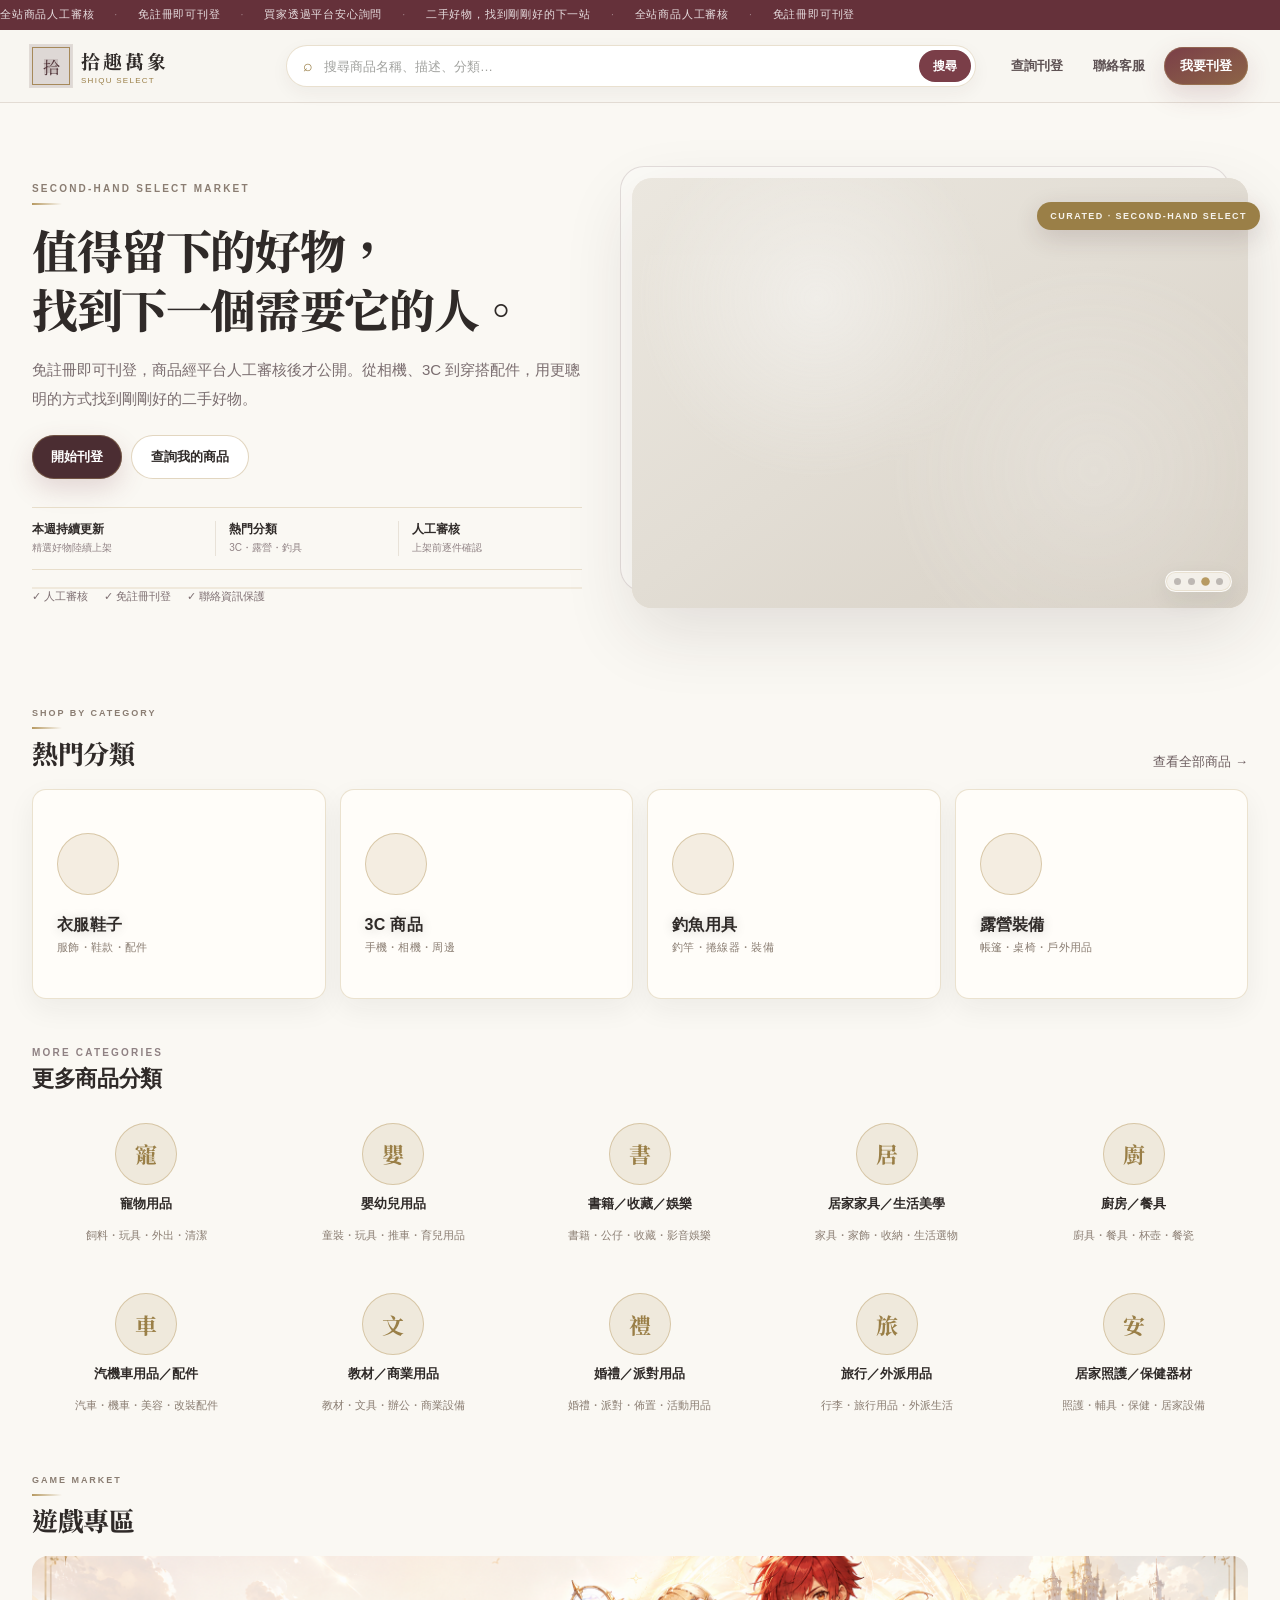
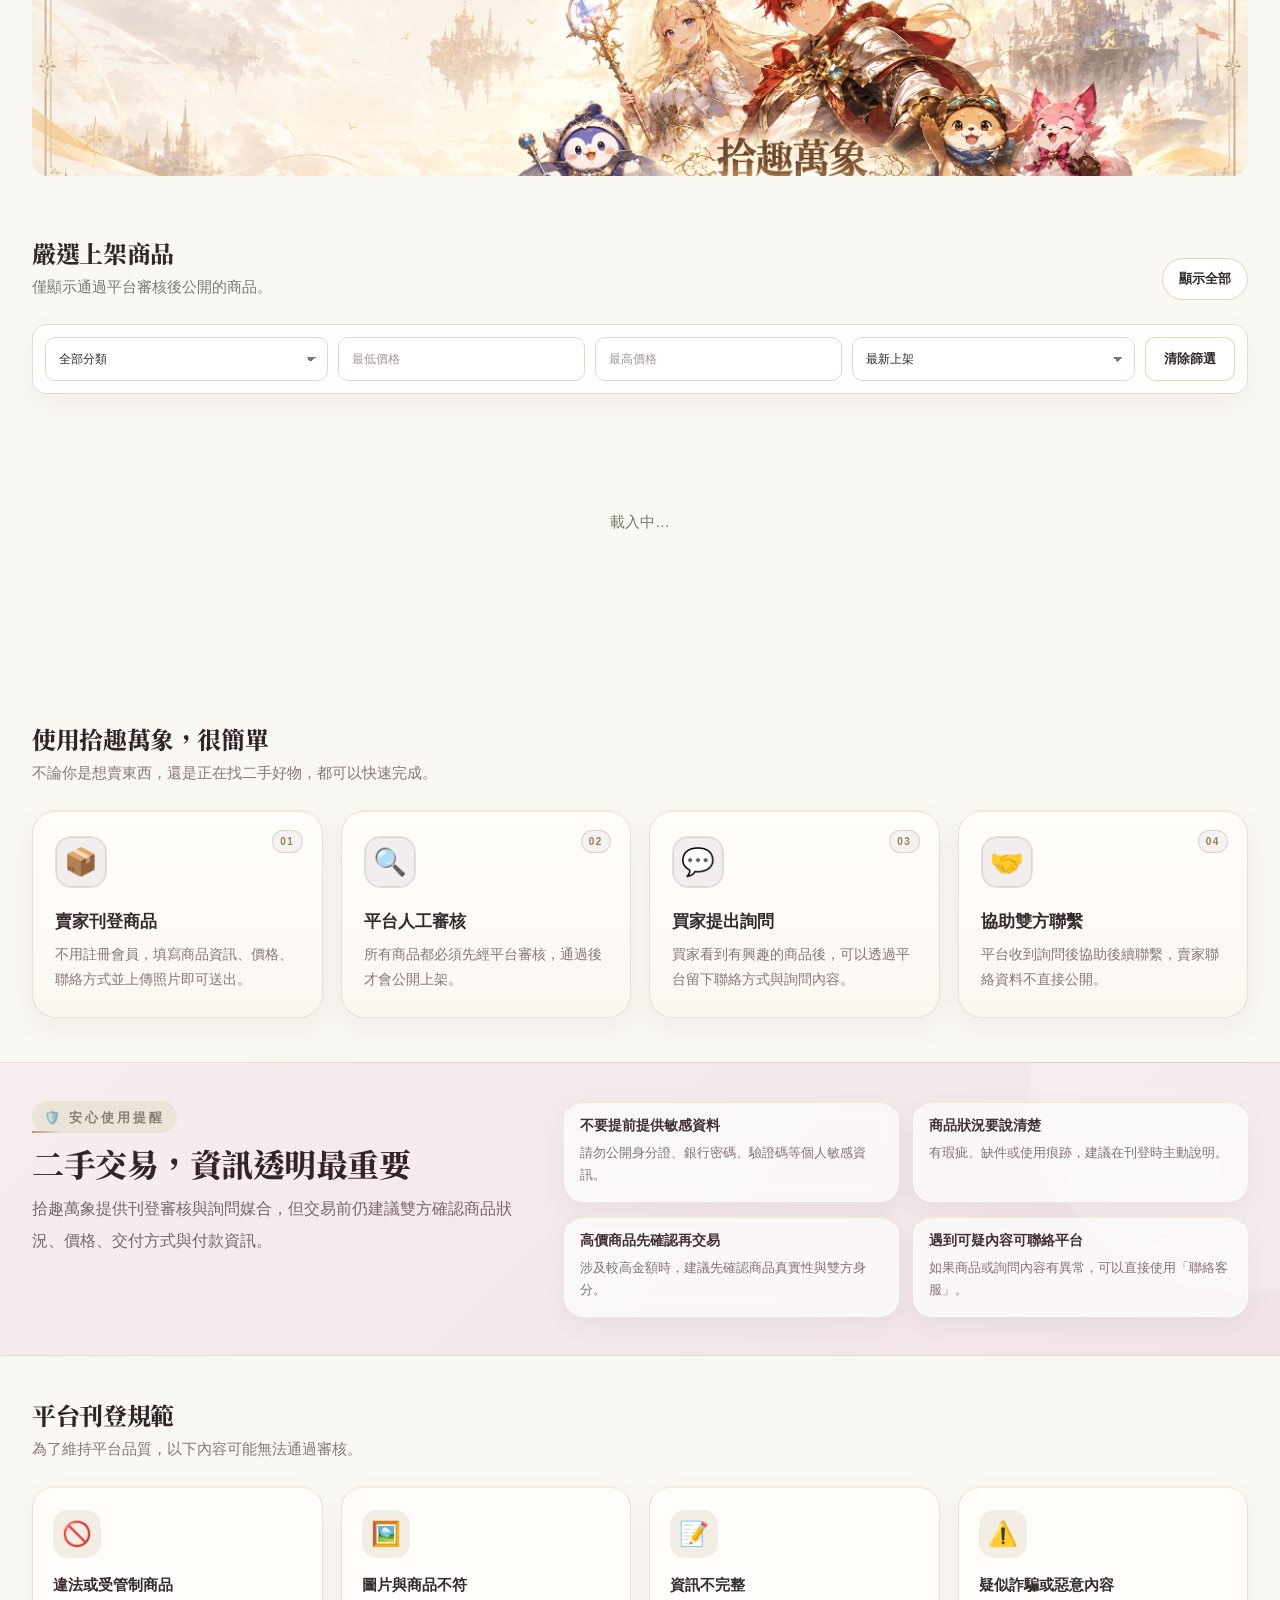
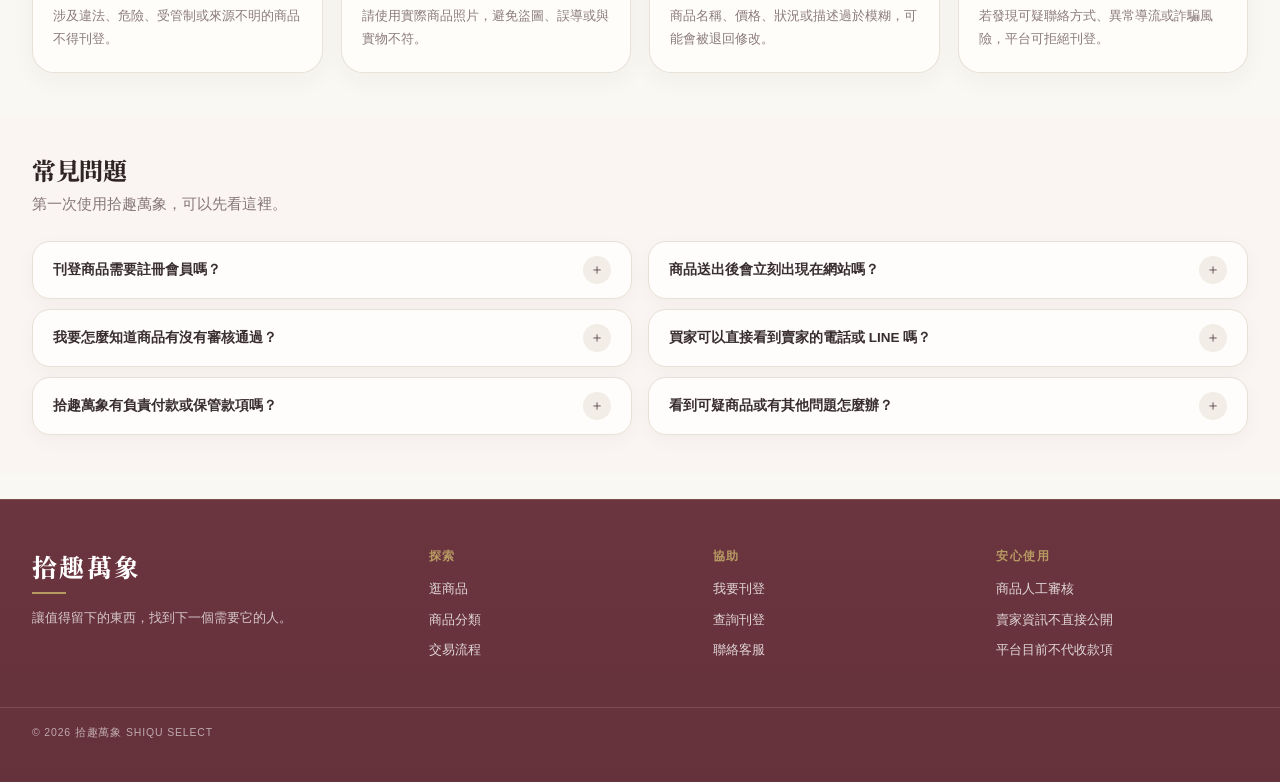
==== commit f49c93ec: "Apply premium gold polish exact files" ====
--- a/index.html
+++ b/index.html
@@ -175,6 +175,7 @@
 <link rel="stylesheet" href="./product-polish-v1.css">
 <link rel="stylesheet" href="./search-polish-v1.css">
 <link rel="stylesheet" href="./product-detail-polish-v1.css">
+<link rel="stylesheet" href="./premium-gold-polish-v1.css">
 </head>
 <body>
 <div class="top-marquee"><div class="marquee-inner"><span>全站商品人工審核</span><i>·</i><span>免註冊即可刊登</span><i>·</i><span>買家透過平台安心詢問</span><i>·</i><span>二手好物，找到剛剛好的下一站</span><i>·</i><span>全站商品人工審核</span><i>·</i><span>免註冊即可刊登</span></div></div>
@@ -254,7 +255,9 @@
       <small>MORE CATEGORIES</small>
       <h3>更多商品分類</h3>
     </div>
-    <div class="more-category-grid">
+    <div class="more-cat-scroll-wrap">
+    <button type="button" class="more-cat-arrow more-cat-arrow-left" aria-label="向左捲動" onclick="document.getElementById('moreCategoryGrid').scrollBy({left:-320,behavior:'smooth'})">‹</button>
+    <div class="more-category-grid" id="moreCategoryGrid">
       <button class="more-category-btn" type="button" data-category="寵物用品"><b>寵物用品</b><span>飼料・玩具・外出・清潔</span></button>
       <button class="more-category-btn" type="button" data-category="嬰幼兒用品"><b>嬰幼兒用品</b><span>童裝・玩具・推車・育兒用品</span></button>
       <button class="more-category-btn" type="button" data-category="書籍／收藏／娛樂"><b>書籍／收藏／娛樂</b><span>書籍・公仔・收藏・影音娛樂</span></button>
@@ -265,6 +268,8 @@
       <button class="more-category-btn" type="button" data-category="婚禮／派對用品"><b>婚禮／派對用品</b><span>婚禮・派對・佈置・活動用品</span></button>
       <button class="more-category-btn" type="button" data-category="旅行／外派用品"><b>旅行／外派用品</b><span>行李・旅行用品・外派生活</span></button>
       <button class="more-category-btn" type="button" data-category="居家照護／保健器材"><b>居家照護／保健器材</b><span>照護・輔具・保健・居家設備</span></button>
+    </div>
+    <button type="button" class="more-cat-arrow more-cat-arrow-right" aria-label="向右捲動" onclick="document.getElementById('moreCategoryGrid').scrollBy({left:320,behavior:'smooth'})">›</button>
     </div>
   </div>
 </section>
--- a/premium-gold-polish-v1.css
+++ b/premium-gold-polish-v1.css
@@ -0,0 +1,277 @@
+@import url('https://fonts.googleapis.com/css2?family=Noto+Serif+TC:wght@400;500;600;700;900&display=swap');
+/* Premium gold accent polish v1 — visual only, additive layer */
+:root{--gold:#b79a62;--gold-deep:#9a7f47;--gold-soft:rgba(183,154,98,.16)}
+
+/* -- eyebrow / kicker labels: thin gold rule under the label -- */
+.hero-label,.kicker,.section-head small,.section-title-row small{
+  position:relative;display:inline-block;padding-bottom:11px;color:#8a7d72
+}
+.hero-label::after,.kicker::after,.section-head small::after,.section-title-row small::after{
+  content:"";position:absolute;left:0;bottom:0;width:30px;height:2px;
+  background:linear-gradient(90deg,var(--gold),transparent)
+}
+
+/* -- prices: warm gold instead of plain ink -- */
+.price{color:var(--gold-deep)!important;font-weight:800;letter-spacing:-.01em}
+
+/* -- logo mark: gold ring -- */
+.brand-mark{border-color:var(--gold)!important;color:var(--gold-deep)!important;position:relative}
+.brand-mark::before{content:"";position:absolute;inset:-4px;border:1px solid var(--gold-soft);border-radius:inherit;pointer-events:none}
+
+/* -- primary buttons: gold hairline + warmer hover -- */
+.btn.primary{box-shadow:inset 0 0 0 1px rgba(183,154,98,.35),0 10px 26px rgba(122,62,72,.18)!important}
+.btn.primary:hover{box-shadow:inset 0 0 0 1px rgba(183,154,98,.55),0 14px 32px rgba(122,62,72,.24)!important}
+
+/* -- condition / category badges: gold hairline border -- */
+.badge{border-color:rgba(183,154,98,.45)!important;color:#7a6d5f!important}
+
+/* -- category photo cards: gold-tinted hover glow -- */
+.category.photo-cat{transition:transform .25s ease,box-shadow .25s ease}
+.category.photo-cat:hover{box-shadow:0 20px 44px rgba(154,127,71,.22)!important}
+
+/* -- process step icons / numbers: gold ring -- */
+.process-icon{box-shadow:inset 0 0 0 1px rgba(183,154,98,.3)}
+.step-num{border-color:rgba(183,154,98,.35)!important;color:var(--gold-deep)!important}
+
+/* -- hero meta divider + hero carousel dots: gold accent -- */
+.hero-market-snapshot{border-top-color:rgba(183,154,98,.28)!important;border-bottom-color:rgba(183,154,98,.28)!important}
+.hero-dot.active{background:var(--gold)!important}
+.hero-carousel-dots{box-shadow:0 0 0 1px rgba(183,154,98,.18) inset,0 8px 22px rgba(25,35,30,.08)}
+
+/* -- footer: slender gold hairline on top edge, gold-accented logo -- */
+.footer-v3{border-top:1px solid rgba(183,154,98,.3)}
+.footer-logo{position:relative;display:inline-block;padding-bottom:10px}
+.footer-logo::after{content:"";position:absolute;left:0;bottom:0;width:34px;height:2px;background:var(--gold)}
+
+/* -- section headings: slightly richer serif treatment -- */
+.section-head h2,.section-title-row h2,.safety-grid h2{font-family:"Noto Serif TC",serif;letter-spacing:-.01em}
+
+/* -- 遊戲專區橫幅：限制高度,避免因為寬版比例被拉得過大 -- */
+.game-market-banner{
+  max-height:220px!important;width:100%!important;
+  object-fit:cover!important;object-position:center!important;
+  border-radius:16px!important
+}
+.game-category-card:hover .game-market-banner{transform:scale(1.015)}
+.game-market-banner{transition:transform .3s ease}
+@media(max-width:700px){.game-market-banner{max-height:150px!important}}
+
+/* ============================================================
+   金色加量 + 熱門分類／更多分類 改為「圖示＋文字」卡片
+   (純CSS新增，未更動任何HTML標記)
+   ============================================================ */
+
+/* -- 金色再多一點：整體強化 -- */
+.new-brand .brand-word b{color:var(--v3-black,#2f2a28)}
+.brand-word small{color:var(--gold-deep)!important;letter-spacing:.16em}
+.hero-photo-wrap::after{background:var(--gold-deep)!important}
+.hero-photo-card::before{background:rgba(183,154,98,.14)!important;color:var(--gold-deep)!important}
+h1,.hero-copy2 h1{position:relative}
+.header-actions .btn.primary,#sellModal #submitProductBtn,#queryModal #querySubmitBtn,#inquiryModal #submitInquiryBtn{
+  background:linear-gradient(155deg,var(--green,#7a3e48) 0%,var(--gold-deep) 260%)!important
+}
+.modal-head h3{border-bottom:2px solid var(--gold-soft);padding-bottom:12px}
+.trust-inline{border-top:2px solid var(--gold-soft)!important}
+.btn.ghost{border-color:rgba(183,154,98,.4)!important}
+.btn.ghost:hover{border-color:var(--gold-deep)!important;color:var(--gold-deep)!important}
+a:not(.btn):not(.new-brand):hover{color:var(--gold-deep)!important}
+input:focus,select:focus,textarea:focus{border-color:var(--gold-deep)!important;box-shadow:0 0 0 3px var(--gold-soft)!important}
+.x:hover{color:var(--gold-deep)!important;border-color:rgba(183,154,98,.5)!important}
+.category-grid2 .category.photo-cat{border-color:rgba(183,154,98,.4)!important}
+.header-actions .btn.primary,#sellModal #submitProductBtn,#queryModal #querySubmitBtn,#inquiryModal #submitInquiryBtn{
+  background:linear-gradient(155deg,var(--green,#7a3e48) 0%,var(--gold-deep) 165%)!important
+}
+.gallery-nav{border-color:rgba(183,154,98,.4)!important;color:var(--gold-deep)!important}
+.gallery-counter{background:rgba(122,62,72,.82)!important}
+
+/* ============================================================
+   整體精緻化第二輪：卡片質感／區塊節奏／頁尾對比／搜尋框／標題層次
+   ============================================================ */
+
+/* 1) Hero 圖片：確保圖片本身在最上層、填滿容器，避免看起來空白 */
+.hero-photo-wrap,.hero-carousel{position:relative!important}
+.hero-slide{z-index:2}
+.hero-slide>img{position:relative;z-index:2;display:block!important}
+.hero-photo-wrap{background:linear-gradient(145deg,#e9e2d6,#ddd1c2)!important}
+
+/* 2) 商品卡片：更柔和的圓角與陰影，hover 帶一點金色暖調 */
+.product-card{
+  border-radius:18px!important;
+  box-shadow:0 6px 18px rgba(58,40,42,.05)!important;
+  border-color:rgba(183,154,98,.22)!important
+}
+.product-card:hover{
+  box-shadow:0 20px 42px rgba(122,62,72,.13),0 0 0 1px rgba(183,154,98,.18)!important;
+  border-color:rgba(183,154,98,.4)!important
+}
+
+/* 3) 區塊節奏：安心使用提醒／常見問題 用淡酒紅底色做出區隔 */
+.safety-section{
+  background:linear-gradient(135deg,#f6eeee 0%,#f1e4e6 100%)!important;
+  border-top:1px solid rgba(183,154,98,.22)!important;
+  border-bottom:1px solid rgba(183,154,98,.22)!important
+}
+.faq-section{background:#faf5f2}
+.faq-list details{background:#fffdfb!important}
+
+/* 4) 頁尾：拉高文字對比，避免看不清楚 */
+.footer-v3-grid a,.footer-v3-grid button,.footer-v3-grid span{color:rgba(255,255,255,.8)!important}
+.footer-intro p{color:rgba(255,255,255,.72)!important}
+.footer-bottom-v3{color:rgba(255,255,255,.58)!important}
+.footer-v3-grid b{color:var(--gold,#b79a62)!important;letter-spacing:.12em!important}
+
+/* 5) 搜尋框：更有質感的邊框/陰影/focus */
+.header-search{
+  border:1px solid rgba(183,154,98,.3)!important;
+  box-shadow:0 6px 18px rgba(58,40,42,.05)!important;
+  transition:box-shadow .2s ease,border-color .2s ease
+}
+.header-search:focus-within{
+  border-color:var(--gold-deep)!important;
+  box-shadow:0 0 0 4px var(--gold-soft)!important
+}
+.header-search-icon{color:var(--gold-deep)!important}
+.header-search-btn{background:var(--green,#7a3e48)!important}
+
+/* 6) 標題層級：加強粗細與字距對比，更有精緻編排感 */
+h1,.hero-copy2 h1{font-weight:800!important;letter-spacing:-.03em!important}
+.section-head h2,.section-title-row h2,.safety-grid h2,.more-category-head h3{
+  font-weight:800!important;letter-spacing:-.015em!important
+}
+.hero-label,.kicker,.section-head small,.section-title-row small,.more-category-head small{
+  font-weight:800!important;letter-spacing:.22em!important
+}
+
+/* -- 安心使用提醒 / 常見問題：縮減版面高度 -- */
+.safety-section,.faq-section{padding-top:38px!important;padding-bottom:38px!important}
+.safety-grid{gap:26px!important}
+.safety-grid .kicker{padding-bottom:6px!important;margin-bottom:2px}
+.safety-grid h2{margin:8px 0 10px!important;font-size:32px!important}
+.safety-grid .lead-small{margin:0!important}
+.safety-item{padding:14px 15px!important}
+.faq-list{grid-template-columns:1fr 1fr!important;gap:10px 16px!important;max-width:none!important;align-items:start!important}
+.faq-list summary{padding:14px 0!important;font-size:13.5px!important}
+.faq-list p{padding-right:0!important;font-size:12.5px!important;margin-bottom:14px!important}
+@media(max-width:760px){
+  .faq-list{grid-template-columns:1fr!important}
+  .safety-grid h2{font-size:26px!important}
+}
+.trust-item,.safety-item,.rule-card,.process-card{border-top:2px solid var(--gold-soft)!important}
+.status.approved,.badge.approved{box-shadow:inset 0 0 0 1px rgba(183,154,98,.4)}
+
+/* -- 分類圖示的共用圓形樣式 -- */
+.category-grid2 .category.photo-cat::before,
+.more-category-btn::before{
+  font-family:"Noto Serif TC",serif;font-weight:700;color:var(--gold-deep);
+  background:var(--gold-soft);border:1px solid rgba(183,154,98,.45);
+  border-radius:50%;display:flex;align-items:center;justify-content:center;
+  flex-shrink:0
+}
+
+/* -- 熱門分類 4 張卡片：拿掉照片，改成大圖示卡片 -- */
+.category-grid2 .category.photo-cat{
+  background:var(--card,#fffdf9)!important;border:1px solid rgba(183,154,98,.28)!important;
+  display:flex!important;flex-direction:column;align-items:flex-start;justify-content:center;
+  gap:16px;padding:28px 24px!important;text-align:left;min-height:210px!important
+}
+.category-grid2 .category.photo-cat img,
+.category-grid2 .category.photo-cat.tone-cat,
+.category-grid2 .category.photo-cat.camp-cat{display:none!important}
+.category-grid2 .category.photo-cat:after{content:none!important}
+.category-grid2 .category.photo-cat>span:last-child{
+  position:static!important;color:var(--v3-black,#2f2a28)!important;left:auto;right:auto;bottom:auto
+}
+.category-grid2 .category.photo-cat>span:last-child small{color:#8a7d72!important}
+.category-grid2 .category.photo-cat::before{
+  content:"";width:60px;height:60px;font-size:24px
+}
+.category-grid2 .category.photo-cat:hover{
+  border-color:rgba(183,154,98,.6)!important;transform:translateY(-4px);
+  box-shadow:0 18px 40px rgba(154,127,71,.16)!important
+}
+.fashion-cat::before{content:"衣"}
+.tech-cat::before{content:"3C";font-size:16px!important}
+.fishing-photo-cat::before{content:"釣"}
+.camp-photo-cat::before{content:"營"}
+
+/* -- 更多分類：寬螢幕正常排滿，窄螢幕(≤900px)才切換成兩排橫向滑動+箭頭 -- */
+.more-cat-scroll-wrap{position:relative}
+.more-cat-arrow{
+  display:none;position:absolute;top:44%;transform:translateY(-50%);z-index:3;
+  width:38px;height:38px;border-radius:50%;border:1px solid rgba(183,154,98,.4);
+  background:rgba(255,253,249,.92);backdrop-filter:blur(6px);
+  color:var(--gold-deep);font-size:20px;line-height:1;cursor:pointer;
+  align-items:center;justify-content:center;
+  box-shadow:0 8px 20px rgba(47,36,38,.12);
+  transition:transform .18s ease,background .18s ease,box-shadow .18s ease
+}
+.more-cat-arrow:hover{background:#fff;transform:translateY(-50%) scale(1.06);box-shadow:0 10px 24px rgba(47,36,38,.16)}
+.more-cat-arrow-left{left:-6px}
+.more-cat-arrow-right{right:-6px}
+
+.more-category-grid{
+  display:grid!important;
+  grid-template-columns:repeat(5,1fr)!important;
+  grid-auto-flow:row!important;
+  gap:22px 18px!important;
+  overflow:visible!important
+}
+.more-category-btn b,.more-category-btn span{
+  white-space:normal!important;word-break:normal!important;overflow-wrap:normal!important;
+  width:100%
+}
+
+@media(max-width:900px){
+  .more-category-grid{
+    grid-template-columns:none!important;
+    grid-auto-flow:column!important;
+    grid-template-rows:repeat(2,auto)!important;
+    grid-auto-columns:150px!important;
+    overflow-x:auto;overflow-y:hidden;
+    -webkit-overflow-scrolling:touch;
+    scroll-snap-type:x proximity;
+    padding:4px 4px 14px;
+    -ms-overflow-style:none;scrollbar-width:none;
+    mask-image:linear-gradient(90deg,#000 92%,transparent 100%)!important;
+    -webkit-mask-image:linear-gradient(90deg,#000 92%,transparent 100%)!important
+  }
+  .more-category-grid::-webkit-scrollbar{display:none}
+  .more-category-btn{scroll-snap-align:start;width:150px!important;min-width:150px!important}
+  .more-cat-arrow{display:flex}
+}
+@media(max-width:700px){
+  .more-category-grid{grid-auto-columns:140px!important}
+  .more-category-btn{width:140px!important;min-width:140px!important}
+  .more-cat-arrow{width:32px;height:32px;font-size:17px}
+  .more-cat-arrow-left{left:-4px}
+  .more-cat-arrow-right{right:-4px}
+}
+.more-category-btn{
+  display:flex!important;flex-direction:column;align-items:center;text-align:center;
+  gap:10px;background:transparent!important;border:0!important;box-shadow:none!important;
+  padding:14px 8px!important
+}
+.more-category-btn::before{
+  content:"";width:60px;height:60px;font-size:22px;margin:0 auto
+}
+.more-category-btn b{font-size:13px;font-weight:750}
+.more-category-btn span{font-size:10.5px;color:#8a7d72}
+.more-category-btn:hover{transform:translateY(-2px)}
+.more-category-btn:hover::before{border-color:rgba(183,154,98,.7);background:rgba(183,154,98,.24)}
+.more-category-btn[data-category="寵物用品"]::before{content:"寵"}
+.more-category-btn[data-category="嬰幼兒用品"]::before{content:"嬰"}
+.more-category-btn[data-category="書籍／收藏／娛樂"]::before{content:"書"}
+.more-category-btn[data-category="居家家具／生活美學"]::before{content:"居"}
+.more-category-btn[data-category="廚房／餐具"]::before{content:"廚"}
+.more-category-btn[data-category="汽機車用品／配件"]::before{content:"車"}
+.more-category-btn[data-category="教材／商業用品"]::before{content:"文"}
+.more-category-btn[data-category="婚禮／派對用品"]::before{content:"禮"}
+.more-category-btn[data-category="旅行／外派用品"]::before{content:"旅"}
+.more-category-btn[data-category="居家照護／保健器材"]::before{content:"安"}
+
+@media(max-width:620px){
+  .category-grid2 .category.photo-cat{padding:20px 18px!important;min-height:0!important}
+  .category-grid2 .category.photo-cat::before{width:48px;height:48px;font-size:19px}
+}
+
+@media(prefers-reduced-motion:reduce){.category.photo-cat,.game-market-banner{transition:none}}
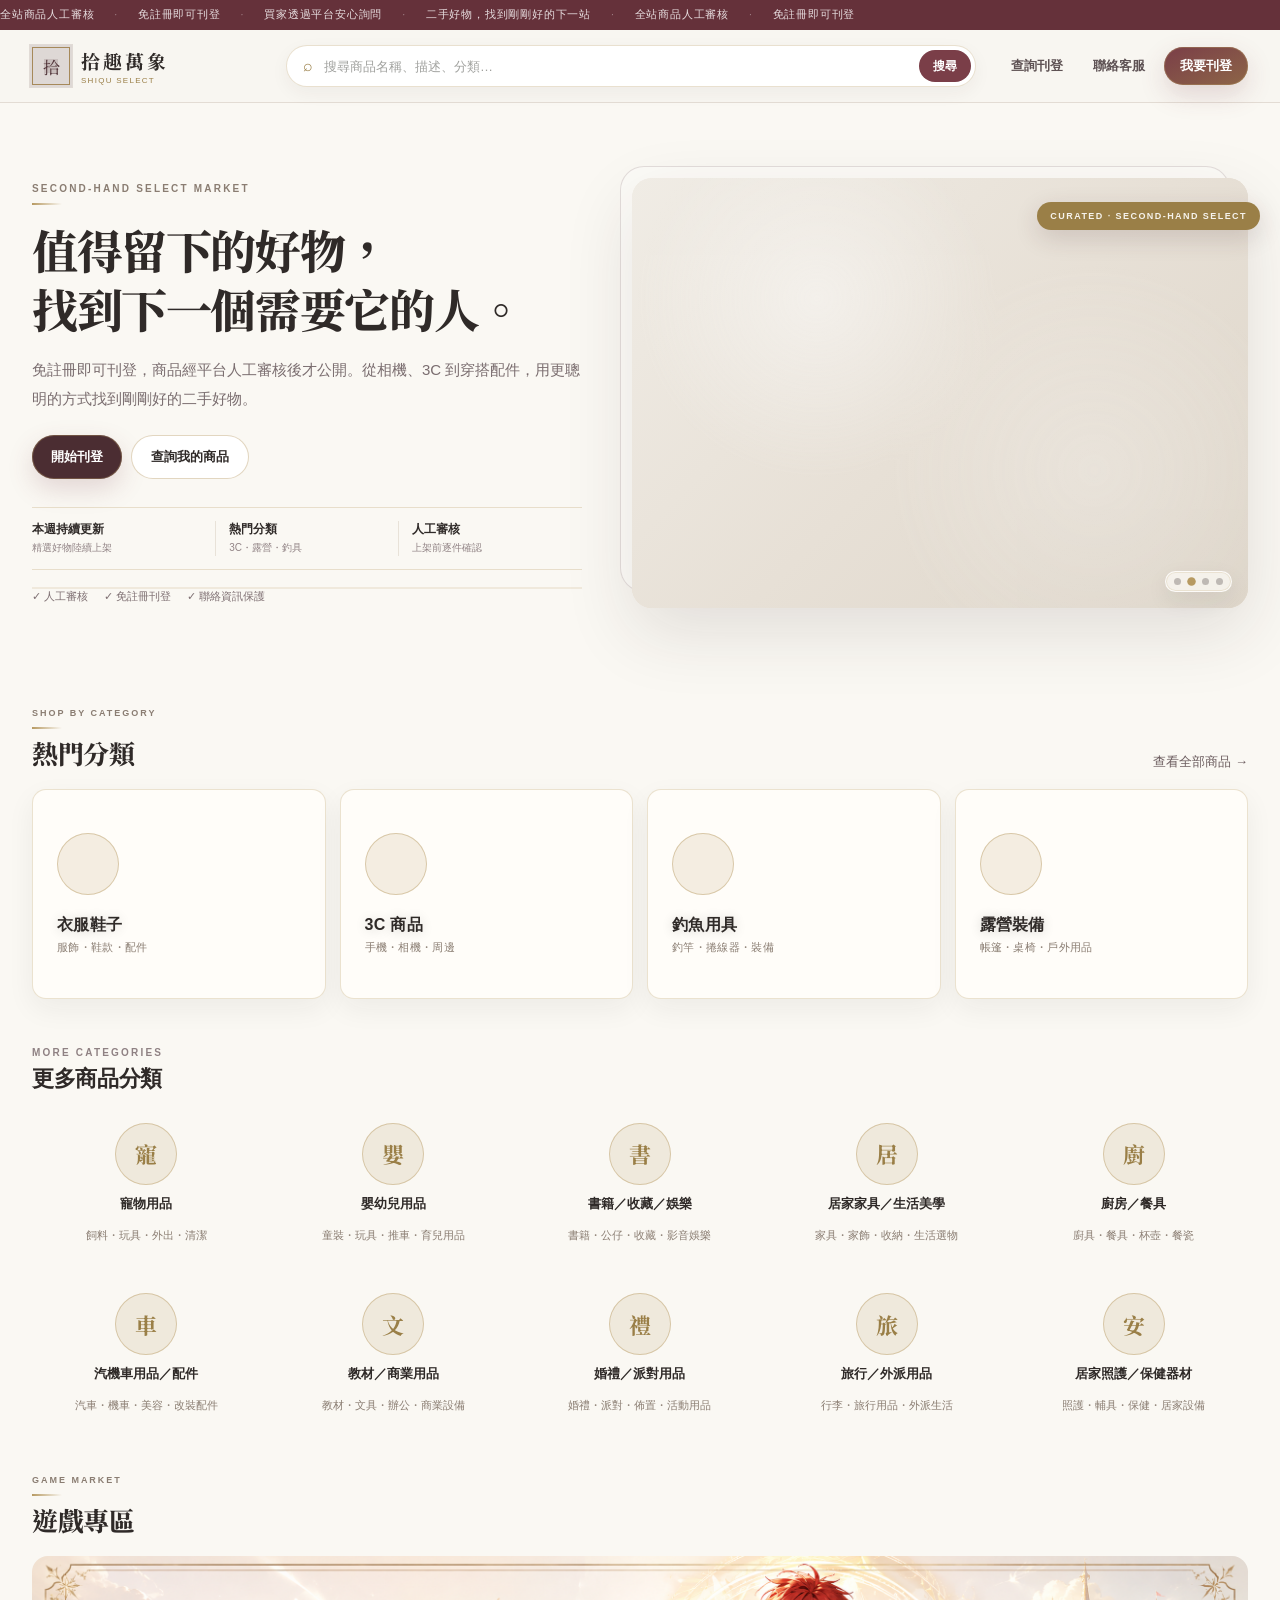
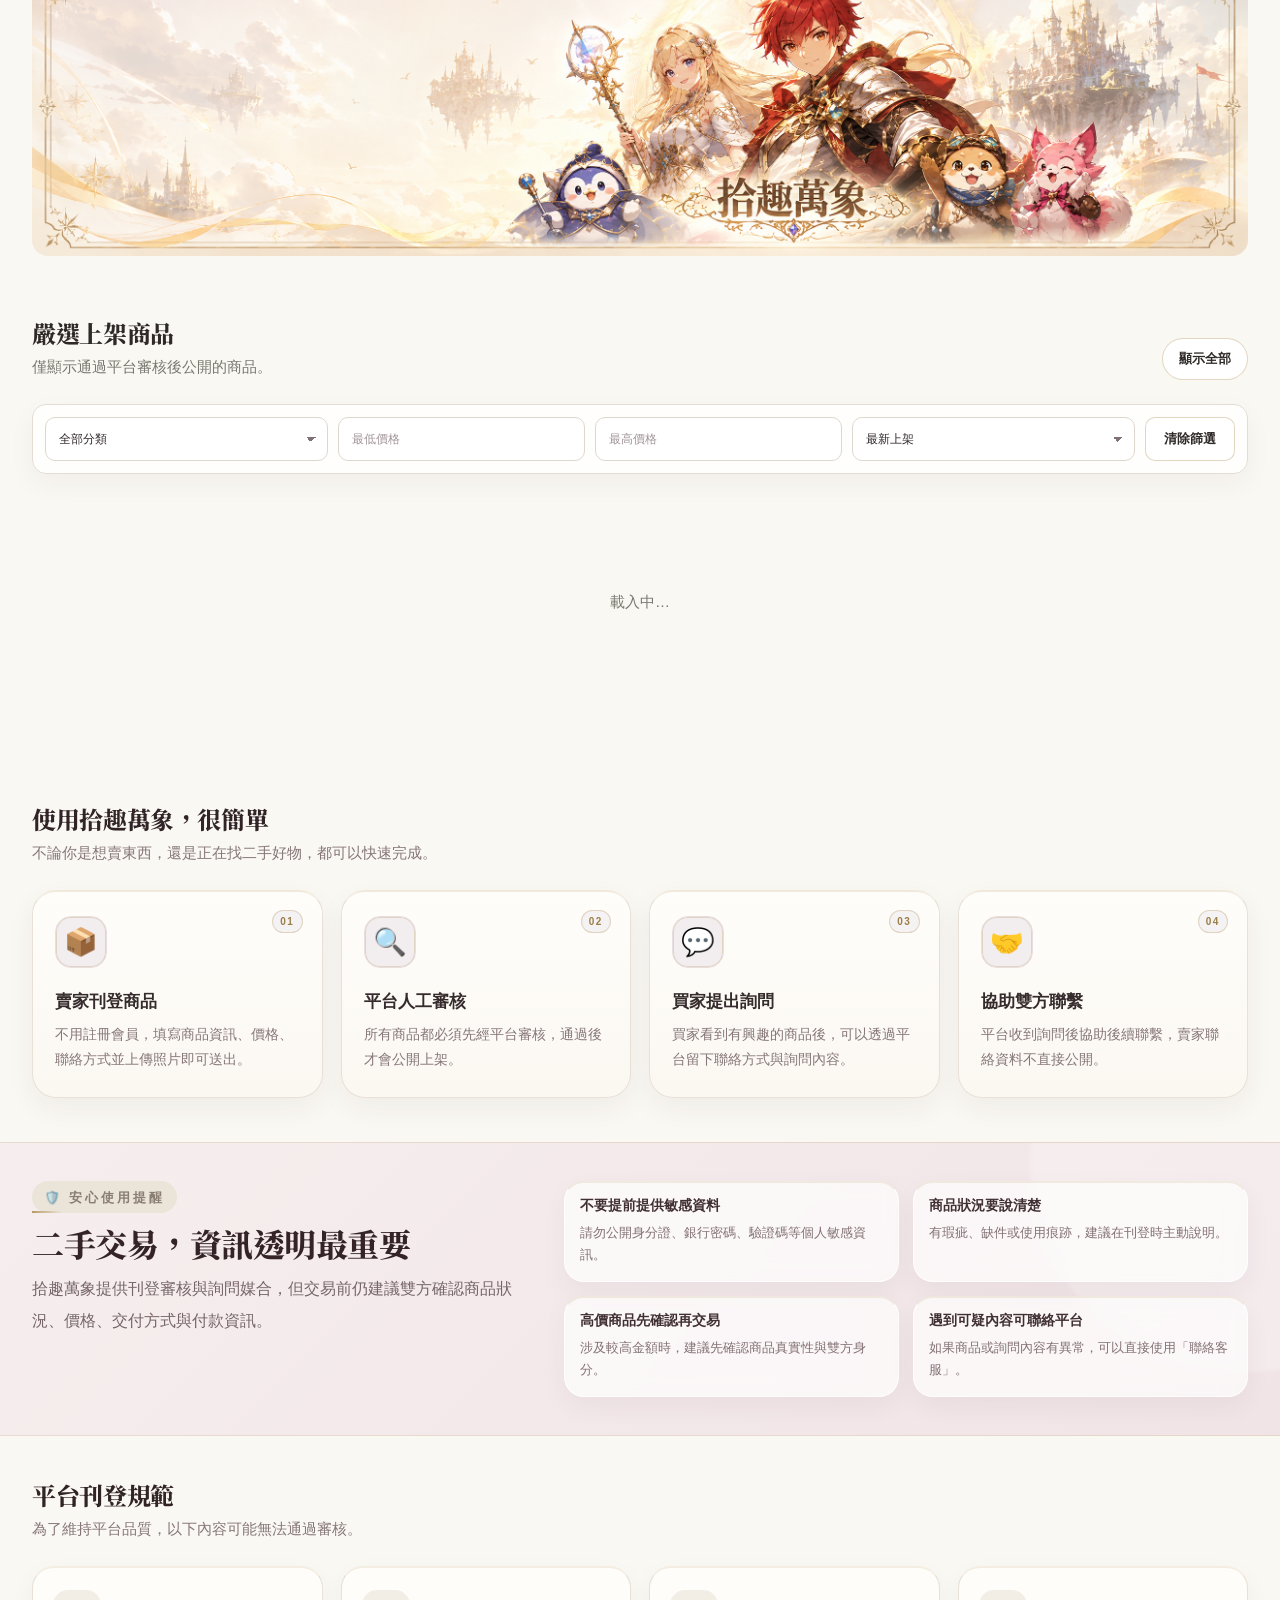
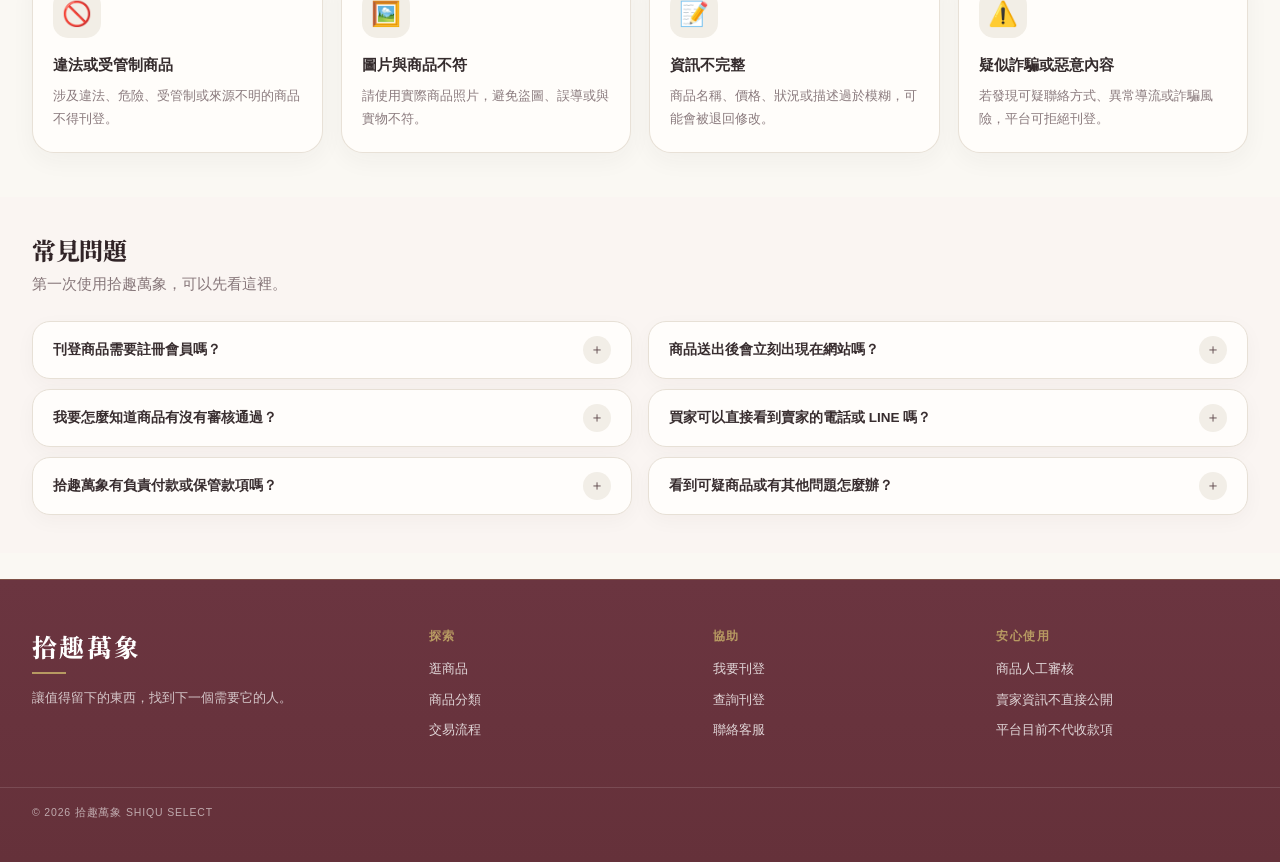
==== commit 1971368c: "Update category arrows and game banner crop" ====
--- a/index.html
+++ b/index.html
@@ -256,7 +256,7 @@
       <h3>更多商品分類</h3>
     </div>
     <div class="more-cat-scroll-wrap">
-    <button type="button" class="more-cat-arrow more-cat-arrow-left" aria-label="向左捲動" onclick="document.getElementById('moreCategoryGrid').scrollBy({left:-320,behavior:'smooth'})">‹</button>
+    <button type="button" class="more-cat-arrow more-cat-arrow-left" aria-label="向左捲動">‹</button>
     <div class="more-category-grid" id="moreCategoryGrid">
       <button class="more-category-btn" type="button" data-category="寵物用品"><b>寵物用品</b><span>飼料・玩具・外出・清潔</span></button>
       <button class="more-category-btn" type="button" data-category="嬰幼兒用品"><b>嬰幼兒用品</b><span>童裝・玩具・推車・育兒用品</span></button>
@@ -269,7 +269,7 @@
       <button class="more-category-btn" type="button" data-category="旅行／外派用品"><b>旅行／外派用品</b><span>行李・旅行用品・外派生活</span></button>
       <button class="more-category-btn" type="button" data-category="居家照護／保健器材"><b>居家照護／保健器材</b><span>照護・輔具・保健・居家設備</span></button>
     </div>
-    <button type="button" class="more-cat-arrow more-cat-arrow-right" aria-label="向右捲動" onclick="document.getElementById('moreCategoryGrid').scrollBy({left:320,behavior:'smooth'})">›</button>
+    <button type="button" class="more-cat-arrow more-cat-arrow-right" aria-label="向右捲動">›</button>
     </div>
   </div>
 </section>
@@ -823,5 +823,21 @@
   start();
 })();
 </script>
+<script>
+(function(){
+  document.querySelectorAll('.more-cat-scroll-wrap').forEach(function(wrap){
+    var grid = wrap.querySelector('.more-category-grid');
+    var left = wrap.querySelector('.more-cat-arrow-left');
+    var right = wrap.querySelector('.more-cat-arrow-right');
+    if(!grid) return;
+    if(left) left.addEventListener('click', function(){
+      grid.scrollTo({left: grid.scrollLeft - 320, behavior:'smooth'});
+    });
+    if(right) right.addEventListener('click', function(){
+      grid.scrollTo({left: grid.scrollLeft + 320, behavior:'smooth'});
+    });
+  });
+})();
+</script>
 </body>
 </html>
--- a/premium-gold-polish-v1.css
+++ b/premium-gold-polish-v1.css
@@ -48,13 +48,13 @@
 
 /* -- 遊戲專區橫幅：限制高度,避免因為寬版比例被拉得過大 -- */
 .game-market-banner{
-  max-height:220px!important;width:100%!important;
-  object-fit:cover!important;object-position:center!important;
+  max-height:300px!important;width:100%!important;
+  object-fit:cover!important;object-position:center 62%!important;
   border-radius:16px!important
 }
 .game-category-card:hover .game-market-banner{transform:scale(1.015)}
 .game-market-banner{transition:transform .3s ease}
-@media(max-width:700px){.game-market-banner{max-height:150px!important}}
+@media(max-width:700px){.game-market-banner{max-height:190px!important;object-position:center 58%!important}}
 
 /* ============================================================
    金色加量 + 熱門分類／更多分類 改為「圖示＋文字」卡片
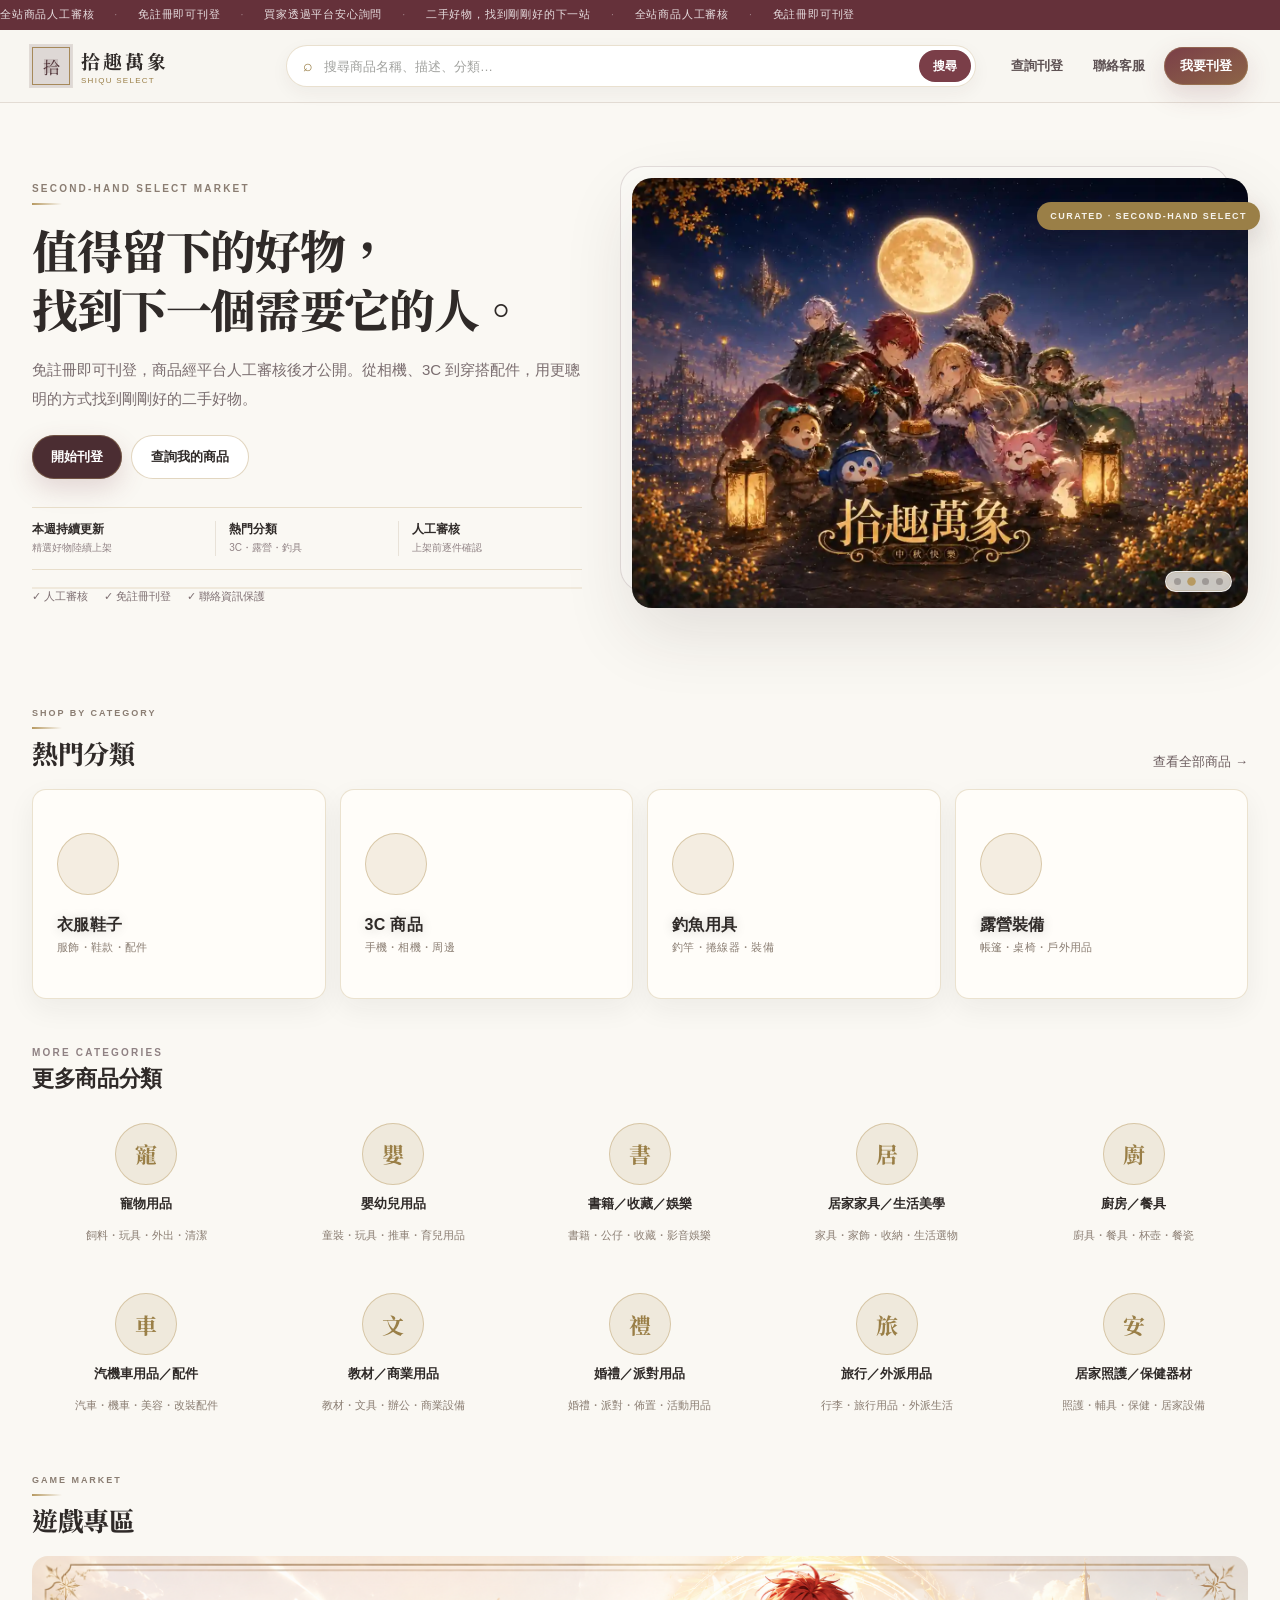
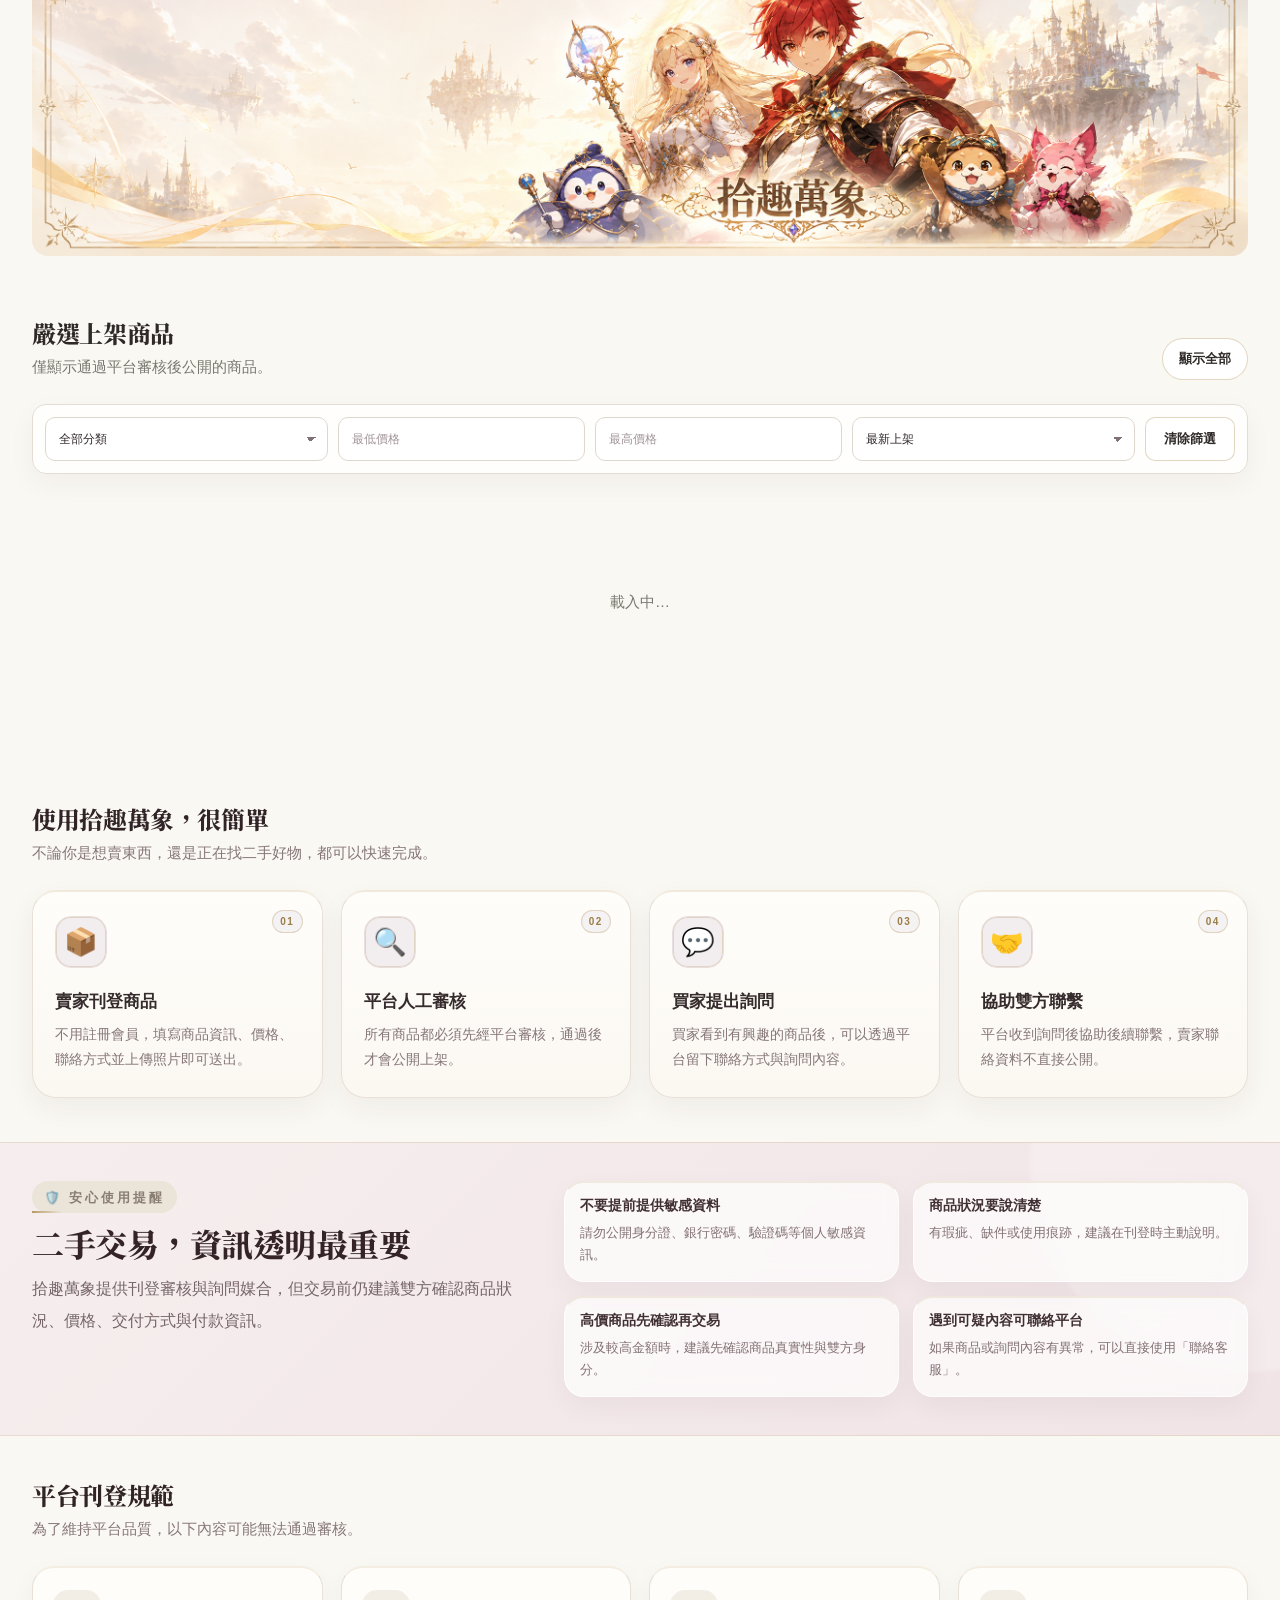
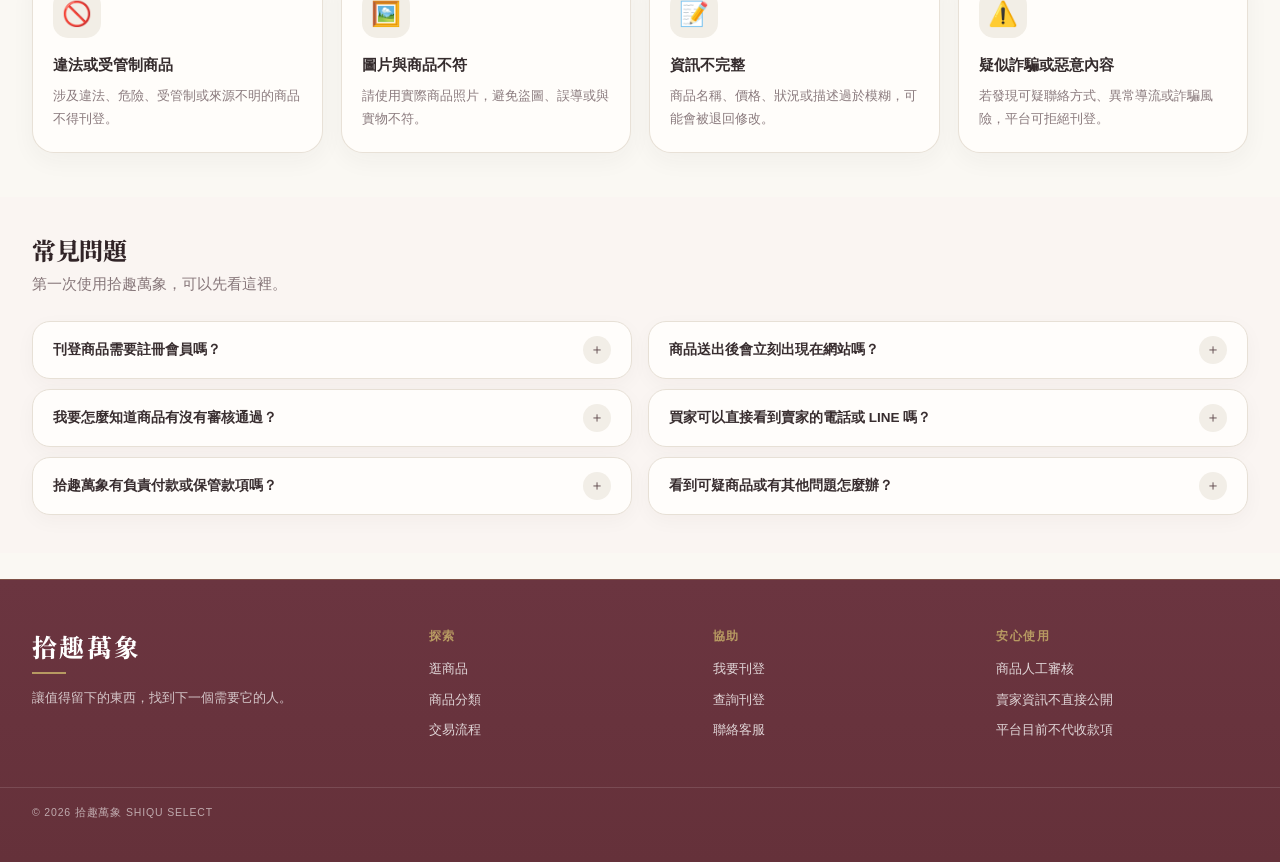
==== commit 0bd3a12f: "Add Mid-Autumn hero carousel image" ====
--- a/index.html
+++ b/index.html
@@ -175,7 +175,49 @@
 <link rel="stylesheet" href="./product-polish-v1.css">
 <link rel="stylesheet" href="./search-polish-v1.css">
 <link rel="stylesheet" href="./product-detail-polish-v1.css">
-<link rel="stylesheet" href="./premium-gold-polish-v1.css">
+<link rel="stylesheet" href="./premium-gold-polish-v1.css?v=2">
+<style>
+/* 更多分類滑動功能：直接內嵌在頁面裡，避免外部CSS檔案快取問題 */
+.more-cat-scroll-wrap{position:relative}
+.more-cat-arrow{
+  display:none;position:absolute;top:44%;transform:translateY(-50%);z-index:3;
+  width:38px;height:38px;border-radius:50%;border:1px solid rgba(183,154,98,.4);
+  background:rgba(255,253,249,.92);color:#9a7f47;font-size:20px;line-height:1;cursor:pointer;
+  align-items:center;justify-content:center;
+  box-shadow:0 8px 20px rgba(47,36,38,.12);
+}
+.more-cat-arrow:hover{background:#fff}
+.more-cat-arrow-left{left:-6px}
+.more-cat-arrow-right{right:-6px}
+.more-category-grid{
+  display:grid!important;grid-template-columns:repeat(5,1fr)!important;
+  grid-auto-flow:row!important;gap:22px 18px!important;overflow:visible!important
+}
+.more-category-btn b,.more-category-btn span{
+  white-space:normal!important;word-break:normal!important;overflow-wrap:normal!important;width:100%
+}
+@media(max-width:900px){
+  .more-category-grid{
+    grid-template-columns:none!important;grid-auto-flow:column!important;
+    grid-template-rows:repeat(2,auto)!important;grid-auto-columns:150px!important;
+    overflow-x:auto!important;overflow-y:hidden!important;-webkit-overflow-scrolling:touch;
+    scroll-snap-type:x proximity;padding:4px 4px 14px;
+    -ms-overflow-style:none;scrollbar-width:none;
+    mask-image:linear-gradient(90deg,#000 92%,transparent 100%)!important;
+    -webkit-mask-image:linear-gradient(90deg,#000 92%,transparent 100%)!important
+  }
+  .more-category-grid::-webkit-scrollbar{display:none}
+  .more-category-btn{scroll-snap-align:start;width:150px!important;min-width:150px!important}
+  .more-cat-arrow{display:flex!important}
+}
+@media(max-width:700px){
+  .more-category-grid{grid-auto-columns:140px!important}
+  .more-category-btn{width:140px!important;min-width:140px!important}
+  .more-cat-arrow{width:32px;height:32px;font-size:17px}
+  .more-cat-arrow-left{left:-4px}
+  .more-cat-arrow-right{right:-4px}
+}
+</style>
 </head>
 <body>
 <div class="top-marquee"><div class="marquee-inner"><span>全站商品人工審核</span><i>·</i><span>免註冊即可刊登</span><i>·</i><span>買家透過平台安心詢問</span><i>·</i><span>二手好物，找到剛剛好的下一站</span><i>·</i><span>全站商品人工審核</span><i>·</i><span>免註冊即可刊登</span></div></div>
@@ -214,7 +256,9 @@
 
       </div>
 
-      <div class="hero-slide hero-placeholder hero-placeholder-1" data-slide="1" aria-label="預留輪播圖片"></div>
+      <div class="hero-slide" data-slide="1">
+        <img src="./hero-midautumn-2026.webp?v=1" alt="拾趣萬象中秋主視覺">
+      </div>
 
       <div class="hero-slide hero-placeholder hero-placeholder-2" data-slide="2" aria-label="預留輪播圖片"></div>
 
--- a/premium-gold-polish-v1.css
+++ b/premium-gold-polish-v1.css
@@ -194,58 +194,7 @@
 .fishing-photo-cat::before{content:"釣"}
 .camp-photo-cat::before{content:"營"}
 
-/* -- 更多分類：寬螢幕正常排滿，窄螢幕(≤900px)才切換成兩排橫向滑動+箭頭 -- */
-.more-cat-scroll-wrap{position:relative}
-.more-cat-arrow{
-  display:none;position:absolute;top:44%;transform:translateY(-50%);z-index:3;
-  width:38px;height:38px;border-radius:50%;border:1px solid rgba(183,154,98,.4);
-  background:rgba(255,253,249,.92);backdrop-filter:blur(6px);
-  color:var(--gold-deep);font-size:20px;line-height:1;cursor:pointer;
-  align-items:center;justify-content:center;
-  box-shadow:0 8px 20px rgba(47,36,38,.12);
-  transition:transform .18s ease,background .18s ease,box-shadow .18s ease
-}
-.more-cat-arrow:hover{background:#fff;transform:translateY(-50%) scale(1.06);box-shadow:0 10px 24px rgba(47,36,38,.16)}
-.more-cat-arrow-left{left:-6px}
-.more-cat-arrow-right{right:-6px}
-
-.more-category-grid{
-  display:grid!important;
-  grid-template-columns:repeat(5,1fr)!important;
-  grid-auto-flow:row!important;
-  gap:22px 18px!important;
-  overflow:visible!important
-}
-.more-category-btn b,.more-category-btn span{
-  white-space:normal!important;word-break:normal!important;overflow-wrap:normal!important;
-  width:100%
-}
-
-@media(max-width:900px){
-  .more-category-grid{
-    grid-template-columns:none!important;
-    grid-auto-flow:column!important;
-    grid-template-rows:repeat(2,auto)!important;
-    grid-auto-columns:150px!important;
-    overflow-x:auto;overflow-y:hidden;
-    -webkit-overflow-scrolling:touch;
-    scroll-snap-type:x proximity;
-    padding:4px 4px 14px;
-    -ms-overflow-style:none;scrollbar-width:none;
-    mask-image:linear-gradient(90deg,#000 92%,transparent 100%)!important;
-    -webkit-mask-image:linear-gradient(90deg,#000 92%,transparent 100%)!important
-  }
-  .more-category-grid::-webkit-scrollbar{display:none}
-  .more-category-btn{scroll-snap-align:start;width:150px!important;min-width:150px!important}
-  .more-cat-arrow{display:flex}
-}
-@media(max-width:700px){
-  .more-category-grid{grid-auto-columns:140px!important}
-  .more-category-btn{width:140px!important;min-width:140px!important}
-  .more-cat-arrow{width:32px;height:32px;font-size:17px}
-  .more-cat-arrow-left{left:-4px}
-  .more-cat-arrow-right{right:-4px}
-}
+/* 更多分類滑動功能已改為直接內嵌在 index.html 裡，避免外部檔案快取問題，這裡不再重複定義 */
 .more-category-btn{
   display:flex!important;flex-direction:column;align-items:center;text-align:center;
   gap:10px;background:transparent!important;border:0!important;box-shadow:none!important;
